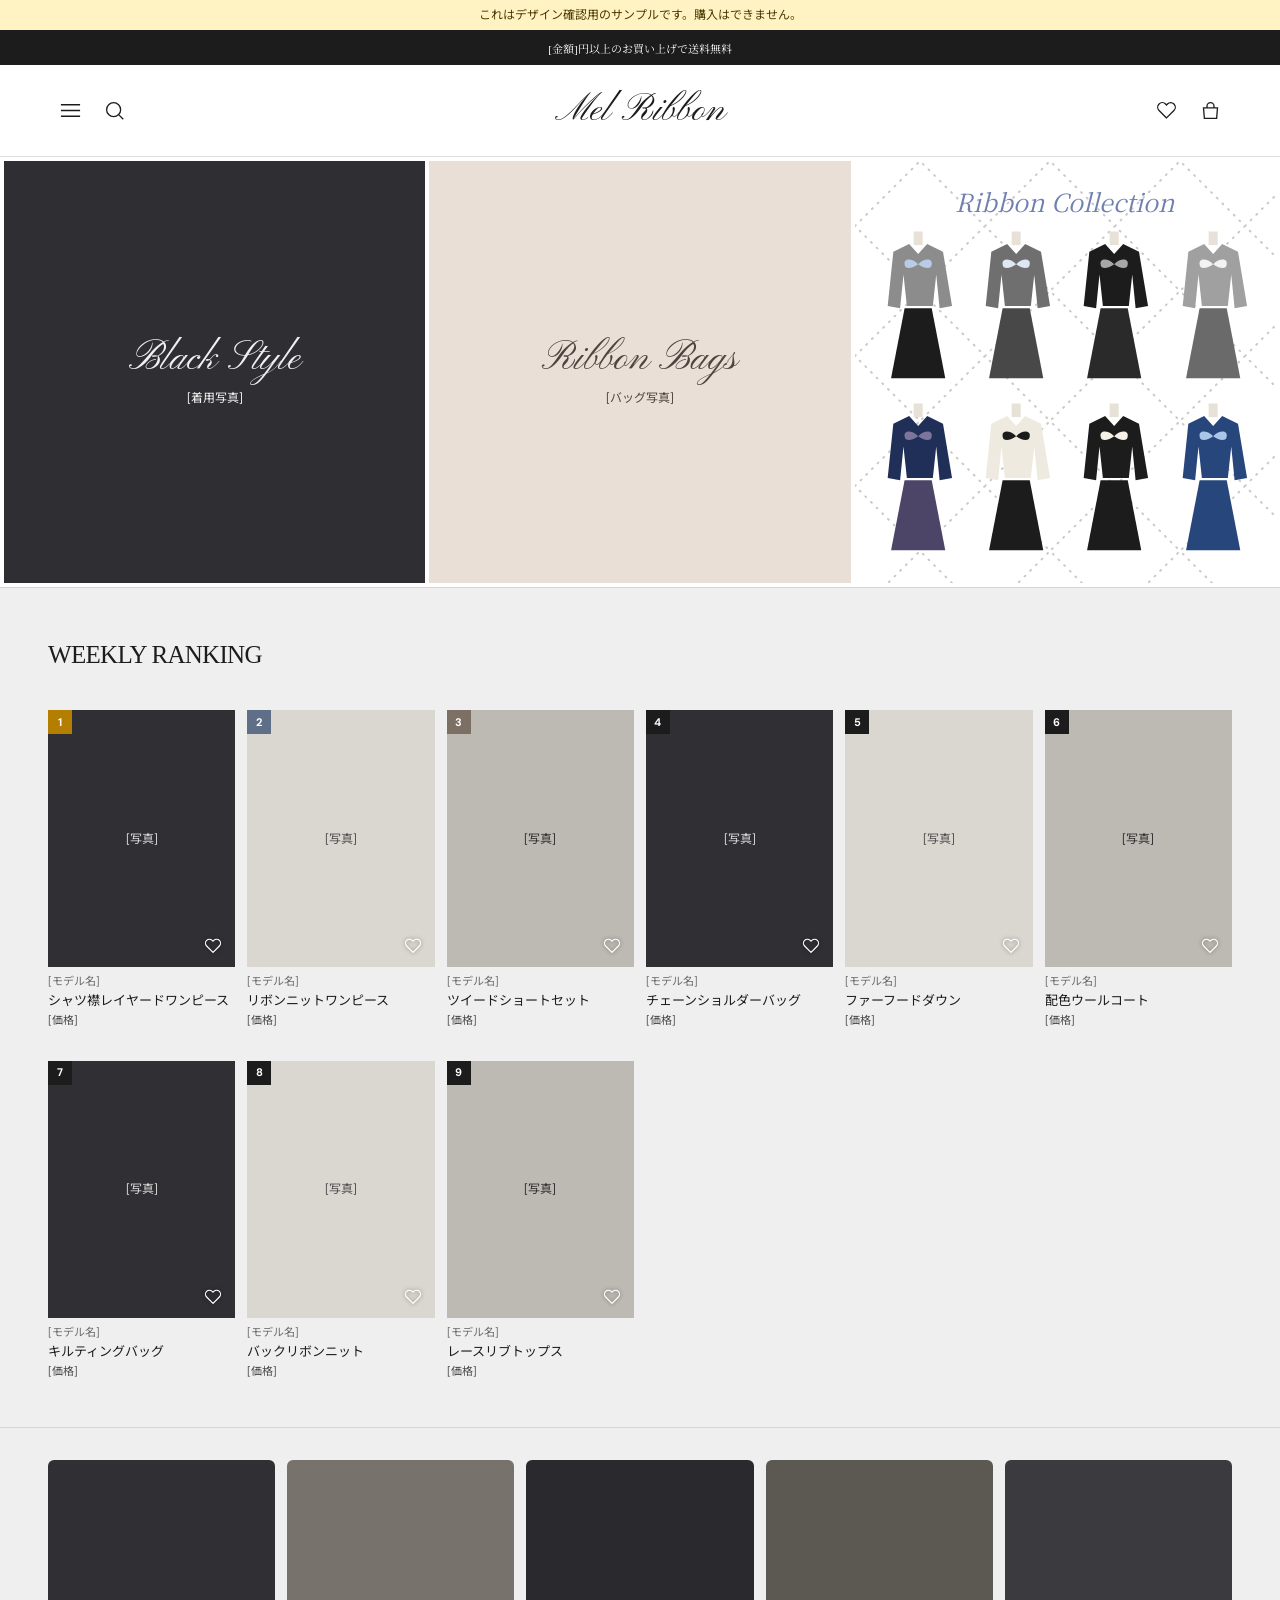
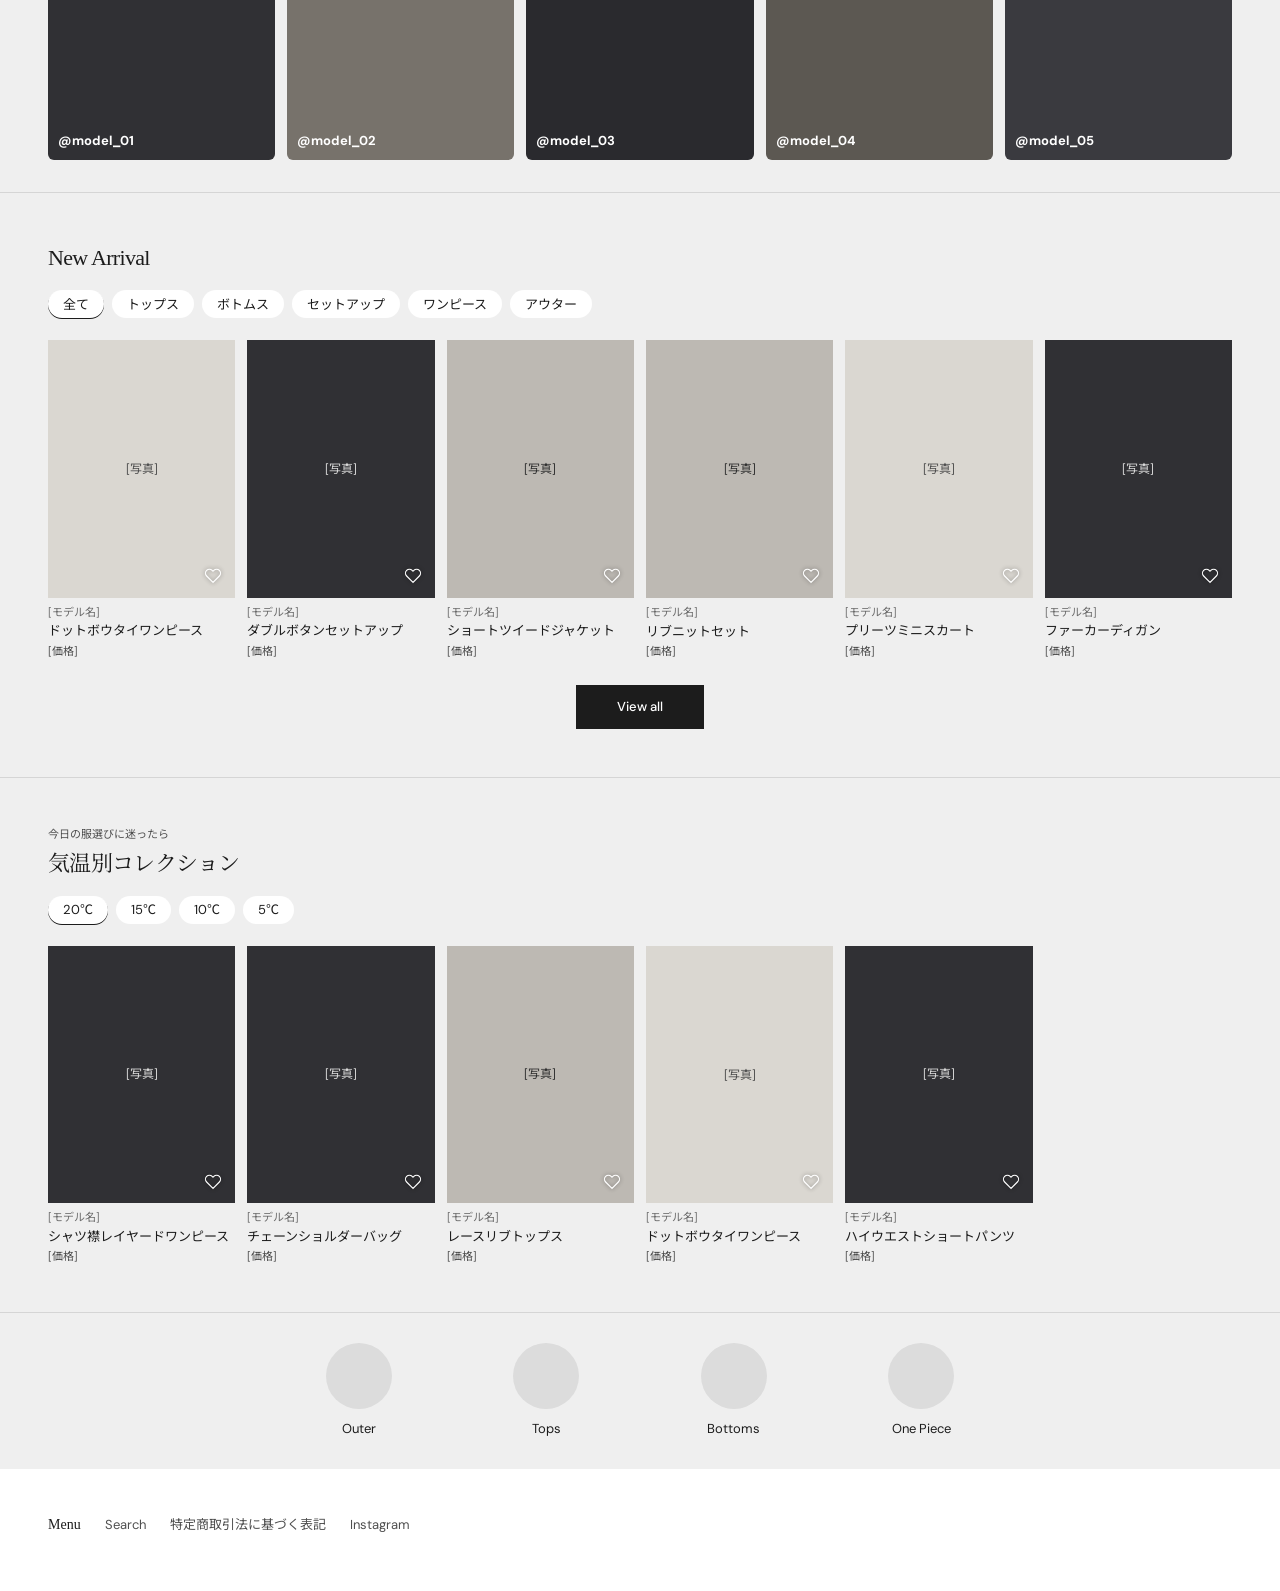
==== index.html @ 36408754 "デザイン確認用サンプルを追加 Co-Authored-By: Claude Opus 5.5 <noreply@anthropic.com>" ====
<!doctype html>
<html lang="ja">
<head>
<meta charset="utf-8">
<meta name="viewport" content="width=device-width, initial-scale=1">
<meta name="robots" content="noindex, nofollow">
<title>MEL RIBBON サンプル</title>
<link rel="preconnect" href="https://fonts.googleapis.com">
<link rel="preconnect" href="https://fonts.gstatic.com" crossorigin>
<link href="https://fonts.googleapis.com/css2?family=DM+Sans:wght@400;500;700&amp;family=Noto+Sans+JP:wght@400;500;700&amp;family=Noto+Serif+JP:ital,wght@0,400;0,500&amp;family=Pinyon+Script&amp;display=swap" rel="stylesheet">
<link rel="stylesheet" href="style.css">
</head>
<body>
<div class="sample">これはデザイン確認用のサンプルです。購入はできません。</div>
<div class="notice">[金額]円以上のお買い上げで送料無料</div>
<header class="site-header">
  <div class="head-left">
    <button class="icon" id="menu-open" type="button" aria-label="メニューを開く"><svg width="23" height="23" viewBox="0 0 24 24" fill="none" stroke="currentColor" stroke-width="1.5" aria-hidden="true"><path d="M2 6h20M2 12h20M2 18h20"/></svg></button>
    <button class="icon" type="button" data-sample aria-label="検索を開く"><svg width="21" height="21" viewBox="0 0 24 24" fill="none" stroke="currentColor" stroke-width="1.5" aria-hidden="true"><circle cx="11" cy="11" r="8"/><path d="m17 17 5 5"/></svg></button>
  </div>
  <a class="logo" href="index.html">Mel Ribbon</a>
  <div class="head-right">
    <button class="icon" type="button" data-sample aria-label="お気に入りを開く"><svg width="21" height="21" viewBox="0 0 24 24" fill="none" stroke="currentColor" stroke-width="1.5" aria-hidden="true"><path d="M12 20.5 3.5 12a5.2 5.2 0 0 1 7.4-7.4L12 5.7l1.1-1.1a5.2 5.2 0 0 1 7.4 7.4L12 20.5Z"/></svg></button>
    <button class="icon" type="button" data-sample aria-label="カートを開く"><svg width="21" height="21" viewBox="0 0 24 24" fill="none" stroke="currentColor" stroke-width="1.5" aria-hidden="true"><path d="M4 9h16l-1 12H5L4 9Z"/><path d="M8 9V7a4 4 0 0 1 8 0v2"/></svg></button>
  </div>
</header>
<div class="drawer-back" hidden></div>
<nav class="drawer" aria-label="メニュー" hidden>
  <button class="icon drawer-close" id="menu-close" type="button" aria-label="メニューを閉じる"><svg width="20" height="20" viewBox="0 0 24 24" fill="none" stroke="currentColor" stroke-width="1.5" aria-hidden="true"><path d="m5 5 14 14M19 5 5 19"/></svg></button>
  <a href="#rank">ランキング</a>
  <a href="#new">新作</a>
  <a href="#temp">気温で選ぶ</a>
  <a href="#cats">カテゴリ</a>
</nav>

<main>
  <section class="heroes" aria-label="特集">
    <a class="hero hero-dark" href="#new"><span class="hero-name">Black Style</span><span class="hero-note">[着用写真]</span></a>
    <a class="hero hero-bag" href="#new"><span class="hero-name">Ribbon Bags</span><span class="hero-note">[バッグ写真]</span></a>
    <a class="hero hero-col" href="#new" aria-label="Ribbon Collectionを見る">
      <svg class="quilt" aria-hidden="true"><defs><pattern id="quilt" width="130" height="130" patternUnits="userSpaceOnUse"><path d="M0 65 65 0l65 65-65 65Z" fill="none" stroke="#c9c9c9" stroke-width="2" stroke-dasharray="1 7" stroke-linecap="round"/></pattern></defs><rect width="100%" height="100%" fill="url(#quilt)"/></svg>
      <span class="hero-title">Ribbon Collection</span>
      <div class="torsos" aria-hidden="true">
        <svg viewBox="0 0 80 142"><path d="M36 4h8v12h-8z" fill="#e7e1d8"/><path d="M18 22 32 15l8 9 8-9 14 7 8 48-11 2-3-30-3 28H30l-3-28-3 30-11-2z" fill="#8c8c8c"/><path d="M40 33c-6-6-13-5-12 0 0 5 7 4 12 0Zm0 0c6-6 13-5 12 0 0 5-7 4-12 0Z" fill="#b9cce6"/><path d="M28 72h24l12 62H16z" fill="#1c1c1c"/></svg>
        <svg viewBox="0 0 80 142"><path d="M36 4h8v12h-8z" fill="#e7e1d8"/><path d="M18 22 32 15l8 9 8-9 14 7 8 48-11 2-3-30-3 28H30l-3-28-3 30-11-2z" fill="#6f6f6f"/><path d="M40 33c-6-6-13-5-12 0 0 5 7 4 12 0Zm0 0c6-6 13-5 12 0 0 5-7 4-12 0Z" fill="#dfe7f3"/><path d="M28 72h24l12 62H16z" fill="#484848"/></svg>
        <svg viewBox="0 0 80 142"><path d="M36 4h8v12h-8z" fill="#e7e1d8"/><path d="M18 22 32 15l8 9 8-9 14 7 8 48-11 2-3-30-3 28H30l-3-28-3 30-11-2z" fill="#1c1c1c"/><path d="M40 33c-6-6-13-5-12 0 0 5 7 4 12 0Zm0 0c6-6 13-5 12 0 0 5-7 4-12 0Z" fill="#a7a7a7"/><path d="M28 72h24l12 62H16z" fill="#2a2a2a"/></svg>
        <svg viewBox="0 0 80 142"><path d="M36 4h8v12h-8z" fill="#e7e1d8"/><path d="M18 22 32 15l8 9 8-9 14 7 8 48-11 2-3-30-3 28H30l-3-28-3 30-11-2z" fill="#a0a0a0"/><path d="M40 33c-6-6-13-5-12 0 0 5 7 4 12 0Zm0 0c6-6 13-5 12 0 0 5-7 4-12 0Z" fill="#f2f2f2"/><path d="M28 72h24l12 62H16z" fill="#6a6a6a"/></svg>
        <svg viewBox="0 0 80 142"><path d="M36 4h8v12h-8z" fill="#e7e1d8"/><path d="M18 22 32 15l8 9 8-9 14 7 8 48-11 2-3-30-3 28H30l-3-28-3 30-11-2z" fill="#1f2f58"/><path d="M40 33c-6-6-13-5-12 0 0 5 7 4 12 0Zm0 0c6-6 13-5 12 0 0 5-7 4-12 0Z" fill="#7d749c"/><path d="M28 72h24l12 62H16z" fill="#4d4567"/></svg>
        <svg viewBox="0 0 80 142"><path d="M36 4h8v12h-8z" fill="#e7e1d8"/><path d="M18 22 32 15l8 9 8-9 14 7 8 48-11 2-3-30-3 28H30l-3-28-3 30-11-2z" fill="#efeadf"/><path d="M40 33c-6-6-13-5-12 0 0 5 7 4 12 0Zm0 0c6-6 13-5 12 0 0 5-7 4-12 0Z" fill="#1c1c1c"/><path d="M28 72h24l12 62H16z" fill="#1c1c1c"/></svg>
        <svg viewBox="0 0 80 142"><path d="M36 4h8v12h-8z" fill="#e7e1d8"/><path d="M18 22 32 15l8 9 8-9 14 7 8 48-11 2-3-30-3 28H30l-3-28-3 30-11-2z" fill="#1c1c1c"/><path d="M40 33c-6-6-13-5-12 0 0 5 7 4 12 0Zm0 0c6-6 13-5 12 0 0 5-7 4-12 0Z" fill="#f6f1e7"/><path d="M28 72h24l12 62H16z" fill="#1c1c1c"/></svg>
        <svg viewBox="0 0 80 142"><path d="M36 4h8v12h-8z" fill="#e7e1d8"/><path d="M18 22 32 15l8 9 8-9 14 7 8 48-11 2-3-30-3 28H30l-3-28-3 30-11-2z" fill="#27467c"/><path d="M40 33c-6-6-13-5-12 0 0 5 7 4 12 0Zm0 0c6-6 13-5 12 0 0 5-7 4-12 0Z" fill="#a9c6e9"/><path d="M28 72h24l12 62H16z" fill="#27467c"/></svg>
      </div>
    </a>
  </section>

  <section class="section" id="rank" aria-labelledby="rank-title">
    <h2 class="title" id="rank-title">WEEKLY RANKING</h2>
    <div class="grid" id="rank-grid"></div>
  </section>

  <section class="styles" aria-label="注目のスタイル">
    <a class="style-card dark" href="#new">@model_01</a>
    <a class="style-card" style="background:#77726b" href="#new">@model_02</a>
    <a class="style-card" style="background:#2a2a2e" href="#new">@model_03</a>
    <a class="style-card" style="background:#5c5852" href="#new">@model_04</a>
    <a class="style-card" style="background:#3a3a3f" href="#new">@model_05</a>
  </section>

  <section class="section" id="new" aria-labelledby="new-title">
    <h2 class="title title-sm" id="new-title">New Arrival</h2>
    <div class="tabs" id="new-tabs">
      <button class="tab" type="button" data-value="全て"><span>全て</span></button>
      <button class="tab" type="button" data-value="トップス"><span>トップス</span></button>
      <button class="tab" type="button" data-value="ボトムス"><span>ボトムス</span></button>
      <button class="tab" type="button" data-value="セットアップ"><span>セットアップ</span></button>
      <button class="tab" type="button" data-value="ワンピース"><span>ワンピース</span></button>
      <button class="tab" type="button" data-value="アウター"><span>アウター</span></button>
    </div>
    <div class="grid" id="new-grid"></div>
    <a class="all" href="#rank">View all</a>
  </section>

  <section class="section" id="temp" aria-labelledby="temp-title">
    <p class="lead">今日の服選びに迷ったら</p>
    <h2 class="title title-sm" id="temp-title">気温別コレクション</h2>
    <div class="tabs" id="temp-tabs">
      <button class="tab" type="button" data-value="20℃"><span>20℃</span></button>
      <button class="tab" type="button" data-value="15℃"><span>15℃</span></button>
      <button class="tab" type="button" data-value="10℃"><span>10℃</span></button>
      <button class="tab" type="button" data-value="5℃"><span>5℃</span></button>
    </div>
    <div class="grid" id="temp-grid"></div>
  </section>

  <section class="cats" id="cats" aria-label="カテゴリ">
    <a class="cat" href="#new" data-cat="アウター"><i></i>Outer</a>
    <a class="cat" href="#new" data-cat="トップス"><i></i>Tops</a>
    <a class="cat" href="#new" data-cat="ボトムス"><i></i>Bottoms</a>
    <a class="cat" href="#new" data-cat="ワンピース"><i></i>One Piece</a>
  </section>
</main>

<footer class="foot">
  <div class="foot-title">Menu</div>
  <a href="#" data-sample>Search</a>
  <a href="#" data-sample>特定商取引法に基づく表記</a>
  <a href="#" data-sample>Instagram</a>
</footer>
<script src="app.js"></script>
</body>
</html>
---- style.css ----
/* MEL RIBBON デザイン確認用サンプル */
:root {
  --bg: #efefef;
  --ink: #1c1c1c;
  --sub: #4f4f4f;
  --muted: #6b6b6b;
  --line: #d5d5d5;
  --white: #fff;
  --blue: #6f7fb0;
  --sans: "DM Sans", "Noto Sans JP", sans-serif;
  --serif: "New York", "Iowan Old Style", "Apple Garamond", Baskerville, "Times New Roman", "Noto Serif JP", serif;
  --logo: "Pinyon Script", cursive;
  color-scheme: light;
}
* { box-sizing: border-box; }
html { -webkit-text-size-adjust: 100%; }
body { margin: 0; background: var(--bg); color: var(--ink); font: 400 12px/1.5 var(--sans); }
a { color: inherit; text-decoration: none; }
button { font: inherit; color: inherit; background: none; border: 0; padding: 0; cursor: pointer; }
:focus-visible { outline: 2px solid var(--blue); outline-offset: 2px; }
h1, h2, p { margin: 0; }
svg { display: block; }
[id] { scroll-margin-top: 100px; }

.sample { padding: 6px 16px; background: #fff3c4; color: #4c3b00; text-align: center; font-size: 12px; }
.notice { min-height: 35px; padding: 6px 16px; display: flex; align-items: center; justify-content: center; background: var(--ink); color: #fff; font: 11px var(--serif); text-align: center; }

.site-header { position: sticky; top: 0; z-index: 20; height: 74px; padding: 0 12px; display: grid; grid-template-columns: 1fr auto 1fr; align-items: center; background: var(--white); border-bottom: 1px solid #dedede; }
.head-left, .head-right { display: flex; align-items: center; }
.head-right { justify-content: flex-end; }
.icon { position: relative; width: 44px; height: 44px; display: flex; align-items: center; justify-content: center; }
.logo { font: 30px/1 var(--logo); white-space: nowrap; }
.count { position: absolute; top: 4px; right: 2px; min-width: 16px; height: 16px; padding: 0 3px; border-radius: 8px; background: var(--ink); color: #fff; font-size: 10px; line-height: 16px; text-align: center; }

.drawer-back { position: fixed; inset: 0; z-index: 40; background: rgba(0, 0, 0, .4); }
.drawer { position: fixed; top: 0; left: 0; bottom: 0; z-index: 41; width: min(320px, 86vw); padding: 12px 20px; overflow-y: auto; background: var(--white); }
.drawer-close { margin-left: auto; }
.drawer a { min-height: 48px; display: flex; align-items: center; border-bottom: 1px solid var(--line); font-size: 14px; }

.heroes { display: grid; grid-template-columns: 1fr; gap: 4px; background: var(--white); border-bottom: 1px solid var(--line); }
.hero { position: relative; min-height: 100vw; display: flex; flex-direction: column; align-items: center; justify-content: center; gap: 8px; overflow: hidden; }
.hero-dark, .hero-bag { display: none; }
.hero-dark { background: #2f2f33; color: #f0f0f0; }
.hero-bag { background: #e9dfd7; color: #4d443e; }
.hero-name { font: 40px/1.1 var(--logo); }
.hero-note { font-size: 12px; }
.hero-col { padding: 22px 18px; justify-content: flex-start; background: var(--white); }
.quilt { position: absolute; inset: 0; width: 100%; height: 100%; }
.hero-title { position: relative; font: italic 25px "Noto Serif JP", Georgia, serif; color: var(--blue); }
.torsos { position: relative; width: 100%; max-width: 520px; display: grid; grid-template-columns: repeat(4, minmax(0, 1fr)); gap: 12px 8px; }

.section { padding: 40px 10px 34px; border-bottom: 1px solid var(--line); }
.title { margin: 0 10px 24px; font: 400 20px/1.5 var(--serif); letter-spacing: -.6px; }
.title-sm { margin-bottom: 8px; font-size: 16px; letter-spacing: -.3px; }
.lead { margin: 0 10px 4px; color: var(--sub); font-size: 11px; }
.tabs { display: flex; gap: 8px; padding: 0 10px; margin-bottom: 14px; overflow-x: auto; scrollbar-width: none; }
.tabs::-webkit-scrollbar { display: none; }
.tab { height: 44px; flex: none; display: flex; align-items: center; }
.tab span { height: 28px; padding: 0 15px; display: flex; align-items: center; background: var(--white); border-radius: 14px; }
.tab[aria-pressed="true"] span { box-shadow: 0 1px 0 var(--ink); }

.grid { display: grid; grid-template-columns: repeat(3, minmax(0, 1fr)); gap: 22px 5px; }
.card { position: relative; min-width: 0; }
.card-link { display: block; }
.photo { position: relative; aspect-ratio: 120 / 165; display: flex; align-items: center; justify-content: center; font-size: 10px; }
.dark { background: #303034; color: #d9d9d9; }
.mid { background: #bdb9b3; color: #303030; }
.pale { background: #dad7d1; color: #4f4f4f; }
.badge { position: absolute; left: 0; top: 0; width: 24px; height: 24px; display: flex; align-items: center; justify-content: center; background: var(--ink); color: #fff; font-size: 11px; font-weight: 700; }
.b1 { background: #b47f00; }
.b2 { background: #5f6f88; }
.b3 { background: #7c6f64; }
.model { margin-top: 6px; color: var(--muted); font-size: 11px; }
.name { margin-top: 2px; font-size: 12px; line-height: 1.4; }
.price { margin-top: 2px; color: var(--sub); font-size: 11px; }
.heart { position: absolute; right: 0; top: 0; width: 44px; height: 44px; display: flex; align-items: center; justify-content: center; color: #fff; filter: drop-shadow(0 0 2px rgba(0, 0, 0, .45)); }
.heart[aria-pressed="true"] svg { fill: currentColor; }

.styles { padding: 24px 0 24px 20px; border-bottom: 1px solid var(--line); display: flex; gap: 12px; overflow-x: auto; scrollbar-width: none; }
.styles::-webkit-scrollbar { display: none; }
.style-card { flex: none; width: 148px; height: 195px; padding: 10px; display: flex; align-items: flex-end; border-radius: 6px; color: #fff; font-weight: 700; }
.all { width: 128px; height: 44px; margin: 26px auto 0; display: flex; align-items: center; justify-content: center; background: var(--ink); color: #fff; font-size: 13px; font-weight: 500; }

.cats { padding: 30px 8px; display: grid; grid-template-columns: repeat(4, minmax(0, 1fr)); gap: 6px; }
.cat { display: flex; flex-direction: column; align-items: center; gap: 10px; font-size: 13px; }
.cat i { width: 66px; height: 66px; display: block; border-radius: 50%; background: #dcdcdc; }

.foot { padding: 34px 20px 44px; display: flex; flex-direction: column; gap: 4px; background: var(--white); color: var(--sub); }
.foot-title { margin-bottom: 4px; font: 14px var(--serif); color: var(--ink); }
.foot a { min-height: 44px; display: flex; align-items: center; font-size: 13px; }

.crumbs { min-height: 40px; padding: 8px 16px; display: flex; flex-wrap: wrap; gap: 4px 10px; align-items: center; color: var(--sub); }
.buy { display: block; }
.gallery .main { position: relative; aspect-ratio: 3 / 4; display: flex; align-items: center; justify-content: center; font-size: 12px; }
.fit { position: absolute; left: 50%; bottom: 14px; transform: translateX(-50%); padding: 7px 14px; background: rgba(28, 28, 28, .72); color: #fff; border-radius: 3px; white-space: nowrap; font-weight: 500; }
.thumbs { padding: 8px 10px; display: flex; gap: 6px; overflow-x: auto; }
.thumb { flex: none; width: 58px; height: 44px; border-radius: 4px; }
.thumb[aria-pressed="true"] { outline: 1px solid var(--ink); outline-offset: 1px; }
.info { padding: 16px 20px 24px; display: flex; flex-direction: column; gap: 8px; }
.info h1 { font: 400 18px/1.45 "Noto Serif JP", serif; }
.big-price { font-size: 15px; }
.opts { display: flex; flex-wrap: wrap; gap: 8px; }
.size { min-width: 58px; height: 44px; padding: 0 12px; background: var(--white); border: 1px solid #bbb; }
.size[aria-pressed="true"] { background: var(--ink); border-color: var(--ink); color: #fff; }
.cart-btn { width: 100%; height: 52px; margin-top: 12px; background: var(--ink); color: #fff; font-size: 14px; font-weight: 500; }
.panel { margin: 0 10px 8px; padding: 22px 16px; background: var(--white); }
.h-sm { margin-bottom: 18px; font: 400 15px "Noto Serif JP", serif; }
.feat { display: grid; grid-template-columns: 64px minmax(0, 1fr); gap: 8px; align-items: center; margin-top: 16px; }
.feat b { font-weight: 500; }
.bar { position: relative; height: 6px; background: #e4e4e4; }
.bar i { position: absolute; top: -2px; width: 26px; height: 10px; background: var(--ink); }
.ends { margin-top: 6px; display: flex; justify-content: space-between; color: var(--sub); font-size: 10px; }
.model-card { display: flex; align-items: center; gap: 12px; font-size: 13px; line-height: 1.6; }
.avatar { flex: none; width: 58px; height: 58px; border-radius: 50%; background: #303034; }
.more { padding: 24px 10px; }

.toast { position: fixed; left: 50%; bottom: 20px; z-index: 50; max-width: calc(100vw - 32px); padding: 10px 16px; transform: translateX(-50%); background: var(--ink); color: #fff; border-radius: 4px; font-size: 13px; }

@media (min-width: 750px) {
  body { font-size: 13px; }
  .site-header { height: 92px; padding: 0 clamp(14px, 4vw, 48px); }
  .logo { font-size: 38px; }
  .heroes { grid-template-columns: repeat(3, minmax(0, 1fr)); padding: 4px; }
  .hero { min-height: 33vw; }
  .hero-dark, .hero-bag { display: flex; }
  .section { padding: 48px clamp(14px, 4vw, 48px); }
  .title { margin: 0 0 36px; font-size: 25px; letter-spacing: -.7px; }
  .title-sm { margin-bottom: 8px; font-size: 22px; }
  .lead { margin: 0 0 4px; }
  .tabs { padding: 0; }
  .grid { grid-template-columns: repeat(6, minmax(0, 1fr)); gap: 32px 12px; }
  .name { font-size: 13px; }
  .photo { font-size: 12px; }
  .styles { padding: 32px clamp(14px, 4vw, 48px); }
  .style-card { flex: 1 1 0; width: auto; height: 300px; }
  .cats { max-width: 760px; margin: 0 auto; }
  .foot { padding-inline: clamp(14px, 4vw, 48px); flex-direction: row; flex-wrap: wrap; align-items: center; gap: 0 24px; }
  .foot-title { margin: 0; }
  .buy { max-width: 1120px; margin: 0 auto; padding: 16px 24px 32px; display: grid; grid-template-columns: minmax(0, 1.1fr) minmax(0, 1fr); gap: 32px; }
  .panel { margin: 8px 20px; }
  .more { max-width: 1120px; margin: 0 auto; }
}
@media (prefers-reduced-motion: no-preference) {
  .heart, .tab span { transition: transform .15s ease; }
  .heart:active { transform: scale(.9); }
}
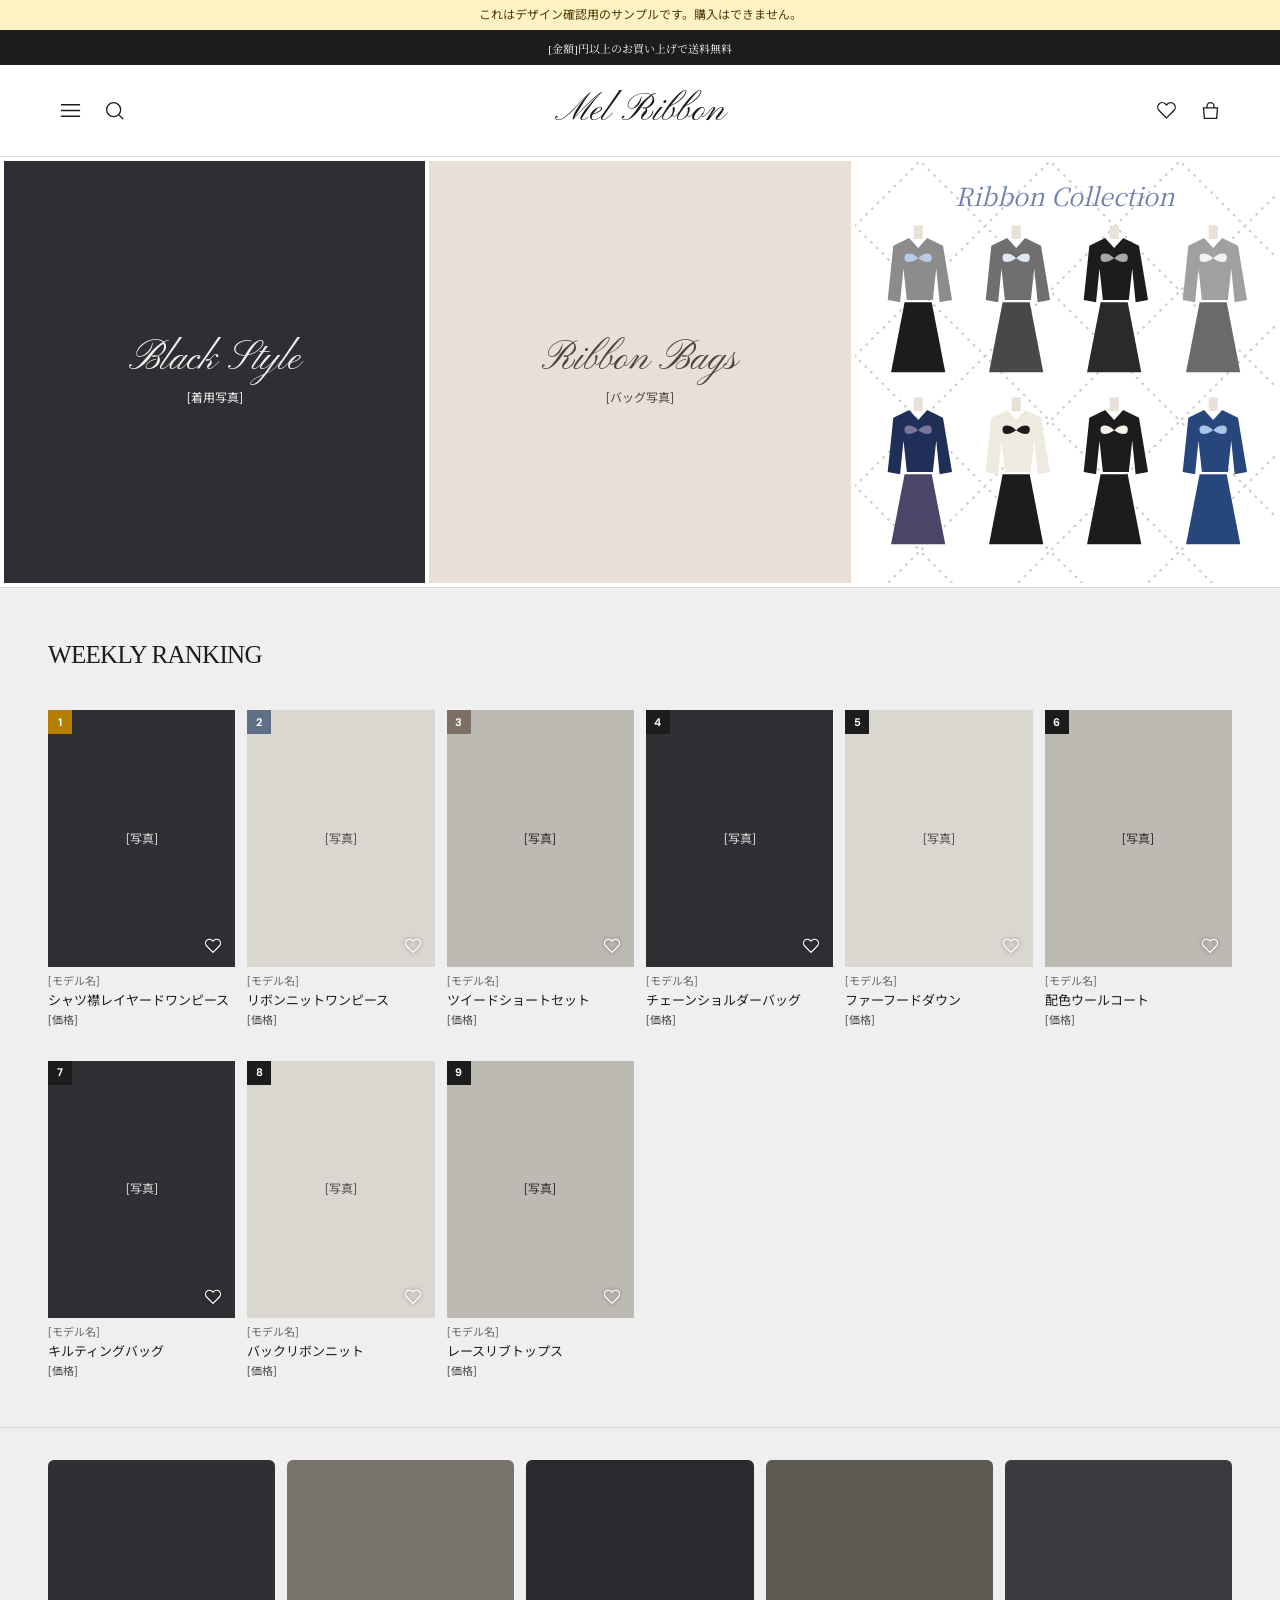
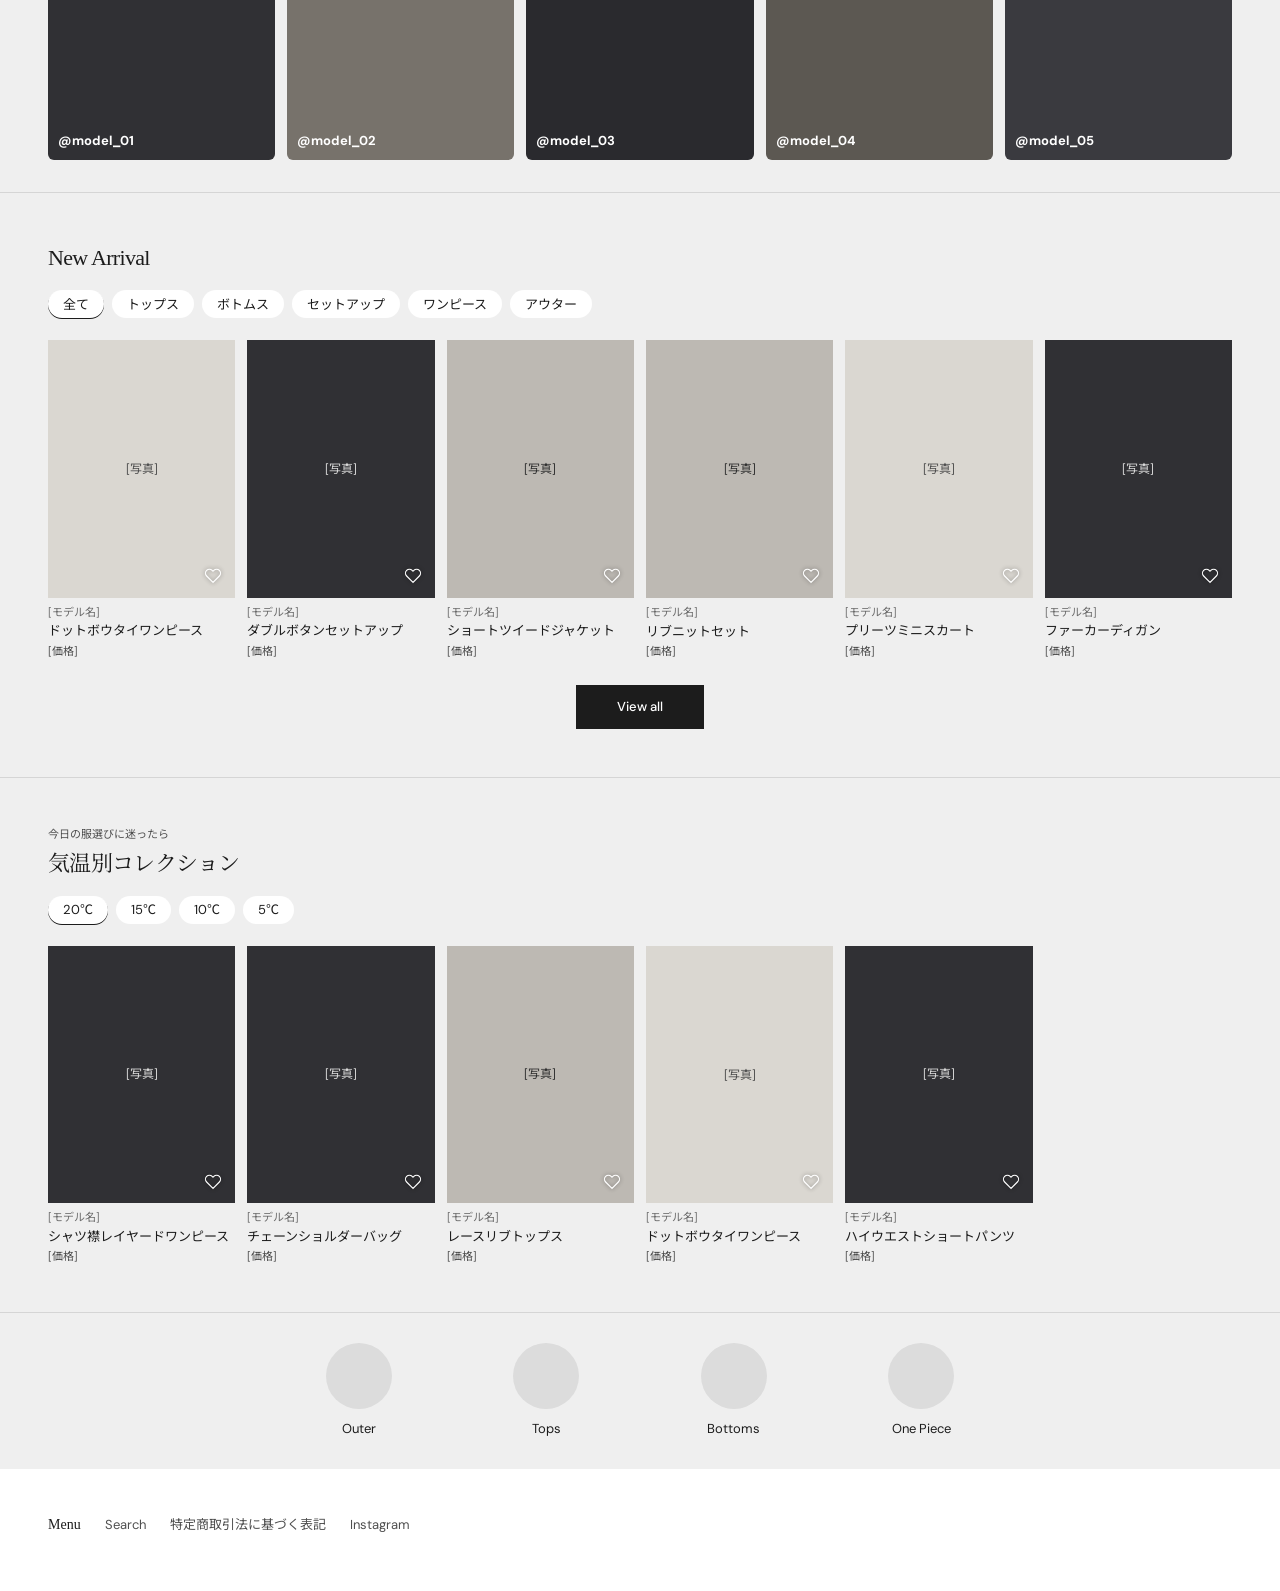
==== commit e53196d3: "スマホの最初の画像を小さくする Co-Authored-By: Claude Opus 5.5 <noreply@anthropic.com>" ====
--- a/index.html
+++ b/index.html
@@ -8,7 +8,7 @@
 <link rel="preconnect" href="https://fonts.googleapis.com">
 <link rel="preconnect" href="https://fonts.gstatic.com" crossorigin>
 <link href="https://fonts.googleapis.com/css2?family=DM+Sans:wght@400;500;700&amp;family=Noto+Sans+JP:wght@400;500;700&amp;family=Noto+Serif+JP:ital,wght@0,400;0,500&amp;family=Pinyon+Script&amp;display=swap" rel="stylesheet">
-<link rel="stylesheet" href="style.css">
+<link rel="stylesheet" href="style.css?v=2">
 </head>
 <body>
 <div class="sample">これはデザイン確認用のサンプルです。購入はできません。</div>
--- a/style.css
+++ b/style.css
@@ -29,7 +29,7 @@
 .head-left, .head-right { display: flex; align-items: center; }
 .head-right { justify-content: flex-end; }
 .icon { position: relative; width: 44px; height: 44px; display: flex; align-items: center; justify-content: center; }
-.logo { font: 30px/1 var(--logo); white-space: nowrap; }
+.logo { font: clamp(23px, 7.4vw, 30px)/1 var(--logo); white-space: nowrap; }
 .count { position: absolute; top: 4px; right: 2px; min-width: 16px; height: 16px; padding: 0 3px; border-radius: 8px; background: var(--ink); color: #fff; font-size: 10px; line-height: 16px; text-align: center; }
 
 .drawer-back { position: fixed; inset: 0; z-index: 40; background: rgba(0, 0, 0, .4); }
@@ -38,16 +38,17 @@
 .drawer a { min-height: 48px; display: flex; align-items: center; border-bottom: 1px solid var(--line); font-size: 14px; }
 
 .heroes { display: grid; grid-template-columns: 1fr; gap: 4px; background: var(--white); border-bottom: 1px solid var(--line); }
-.hero { position: relative; min-height: 100vw; display: flex; flex-direction: column; align-items: center; justify-content: center; gap: 8px; overflow: hidden; }
+.hero { position: relative; display: flex; flex-direction: column; align-items: center; justify-content: center; gap: 8px; overflow: hidden; }
 .hero-dark, .hero-bag { display: none; }
 .hero-dark { background: #2f2f33; color: #f0f0f0; }
 .hero-bag { background: #e9dfd7; color: #4d443e; }
 .hero-name { font: 40px/1.1 var(--logo); }
 .hero-note { font-size: 12px; }
-.hero-col { padding: 22px 18px; justify-content: flex-start; background: var(--white); }
+.hero-col { padding: 16px 18px 20px; justify-content: flex-start; background: var(--white); }
 .quilt { position: absolute; inset: 0; width: 100%; height: 100%; }
-.hero-title { position: relative; font: italic 25px "Noto Serif JP", Georgia, serif; color: var(--blue); }
-.torsos { position: relative; width: 100%; max-width: 520px; display: grid; grid-template-columns: repeat(4, minmax(0, 1fr)); gap: 12px 8px; }
+.hero-title { position: relative; font: italic 22px "Noto Serif JP", Georgia, serif; color: var(--blue); }
+.torsos { position: relative; width: 100%; max-width: 270px; display: grid; grid-template-columns: repeat(4, minmax(0, 1fr)); align-items: start; gap: 8px; }
+.torsos svg { width: 100%; height: auto; aspect-ratio: 80 / 142; }
 
 .section { padding: 40px 10px 34px; border-bottom: 1px solid var(--line); }
 .title { margin: 0 10px 24px; font: 400 20px/1.5 var(--serif); letter-spacing: -.6px; }
@@ -123,6 +124,8 @@
   .heroes { grid-template-columns: repeat(3, minmax(0, 1fr)); padding: 4px; }
   .hero { min-height: 33vw; }
   .hero-dark, .hero-bag { display: flex; }
+  .hero-title { font-size: 25px; }
+  .torsos { max-width: 520px; gap: 12px 8px; }
   .section { padding: 48px clamp(14px, 4vw, 48px); }
   .title { margin: 0 0 36px; font-size: 25px; letter-spacing: -.7px; }
   .title-sm { margin-bottom: 8px; font-size: 22px; }
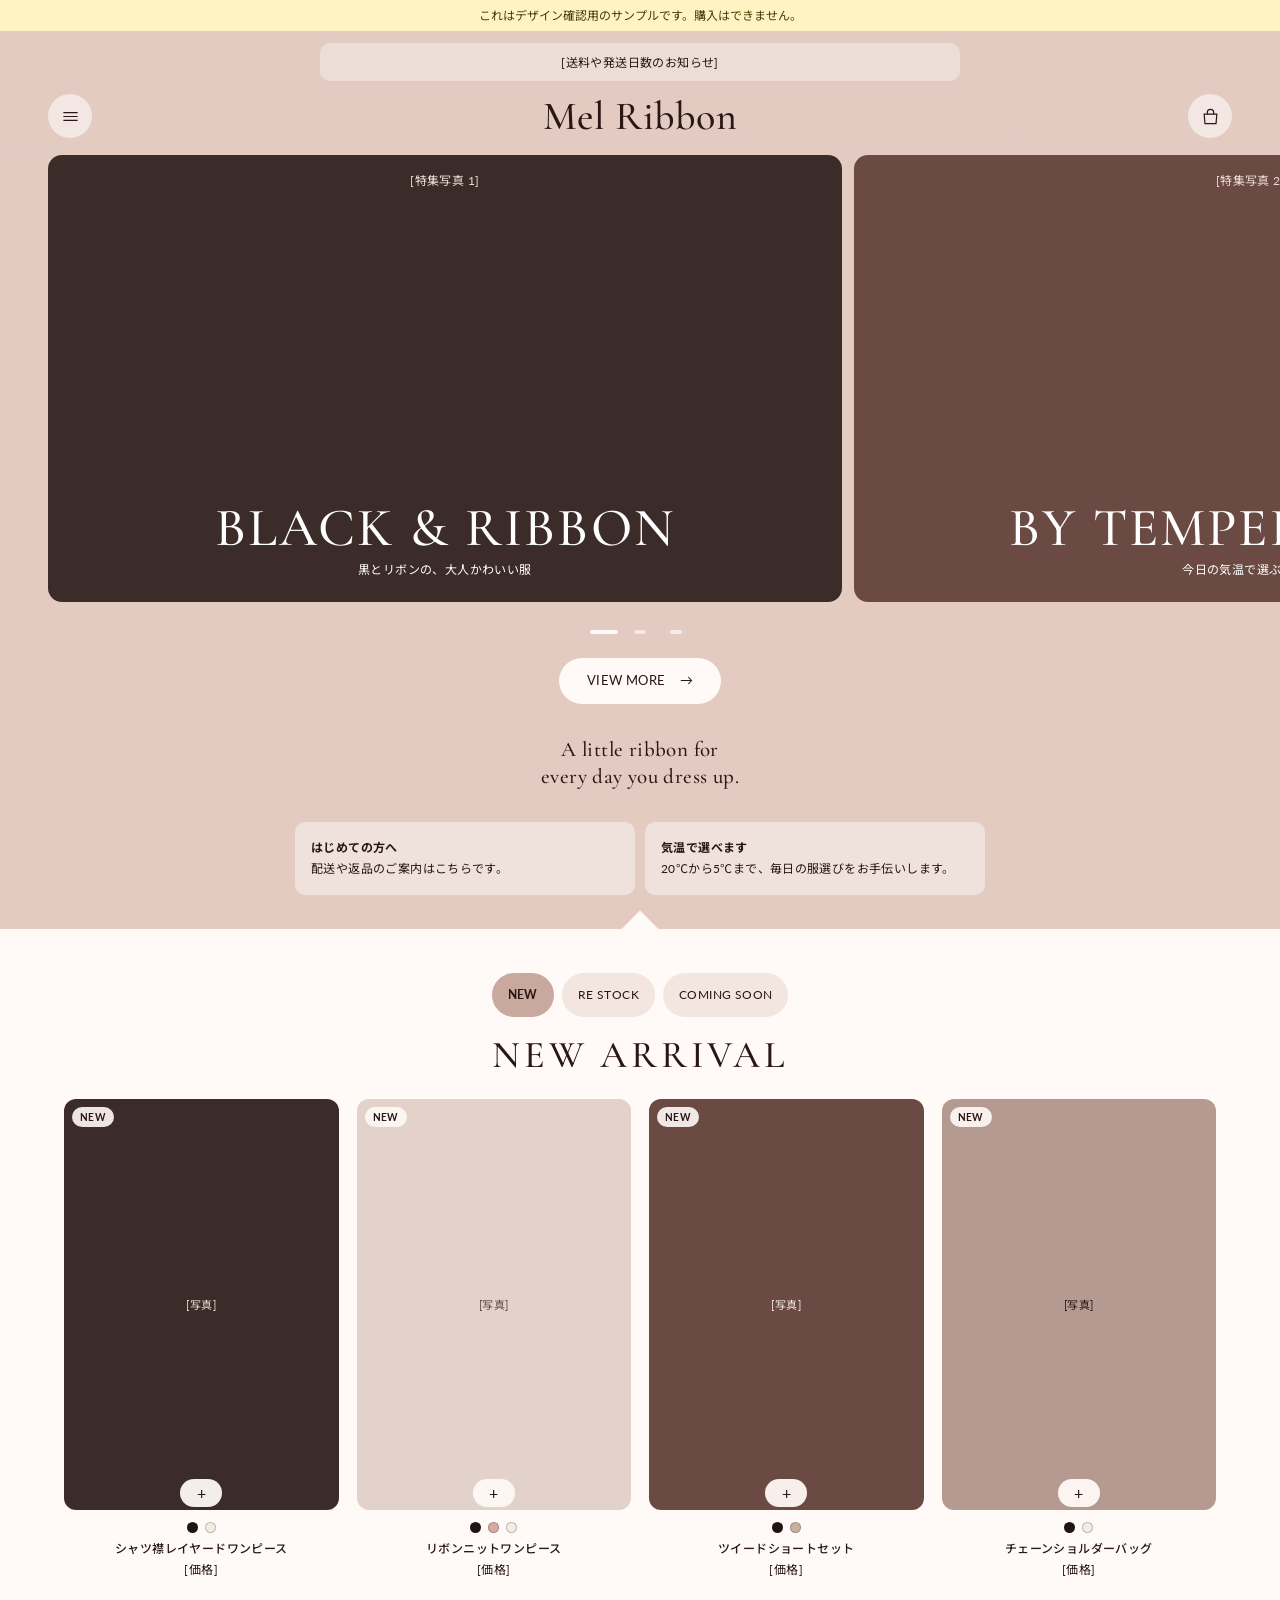
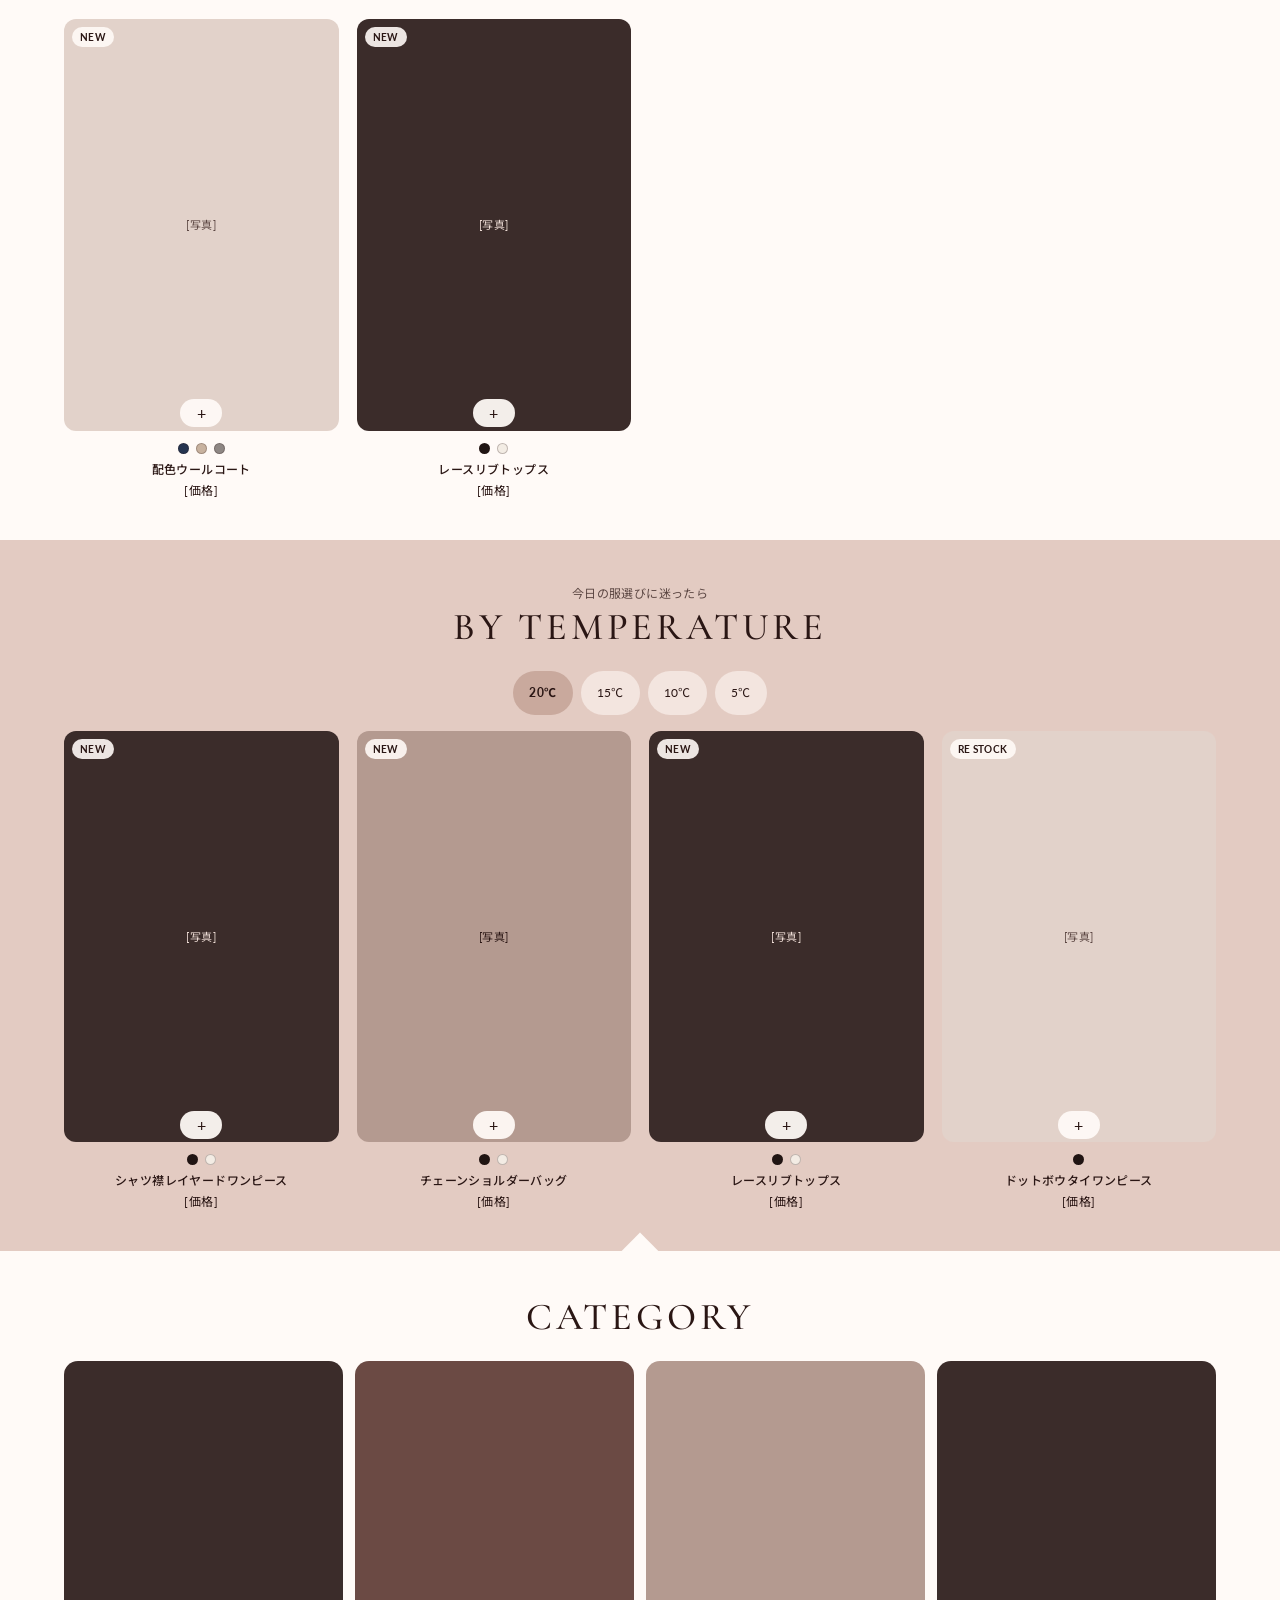
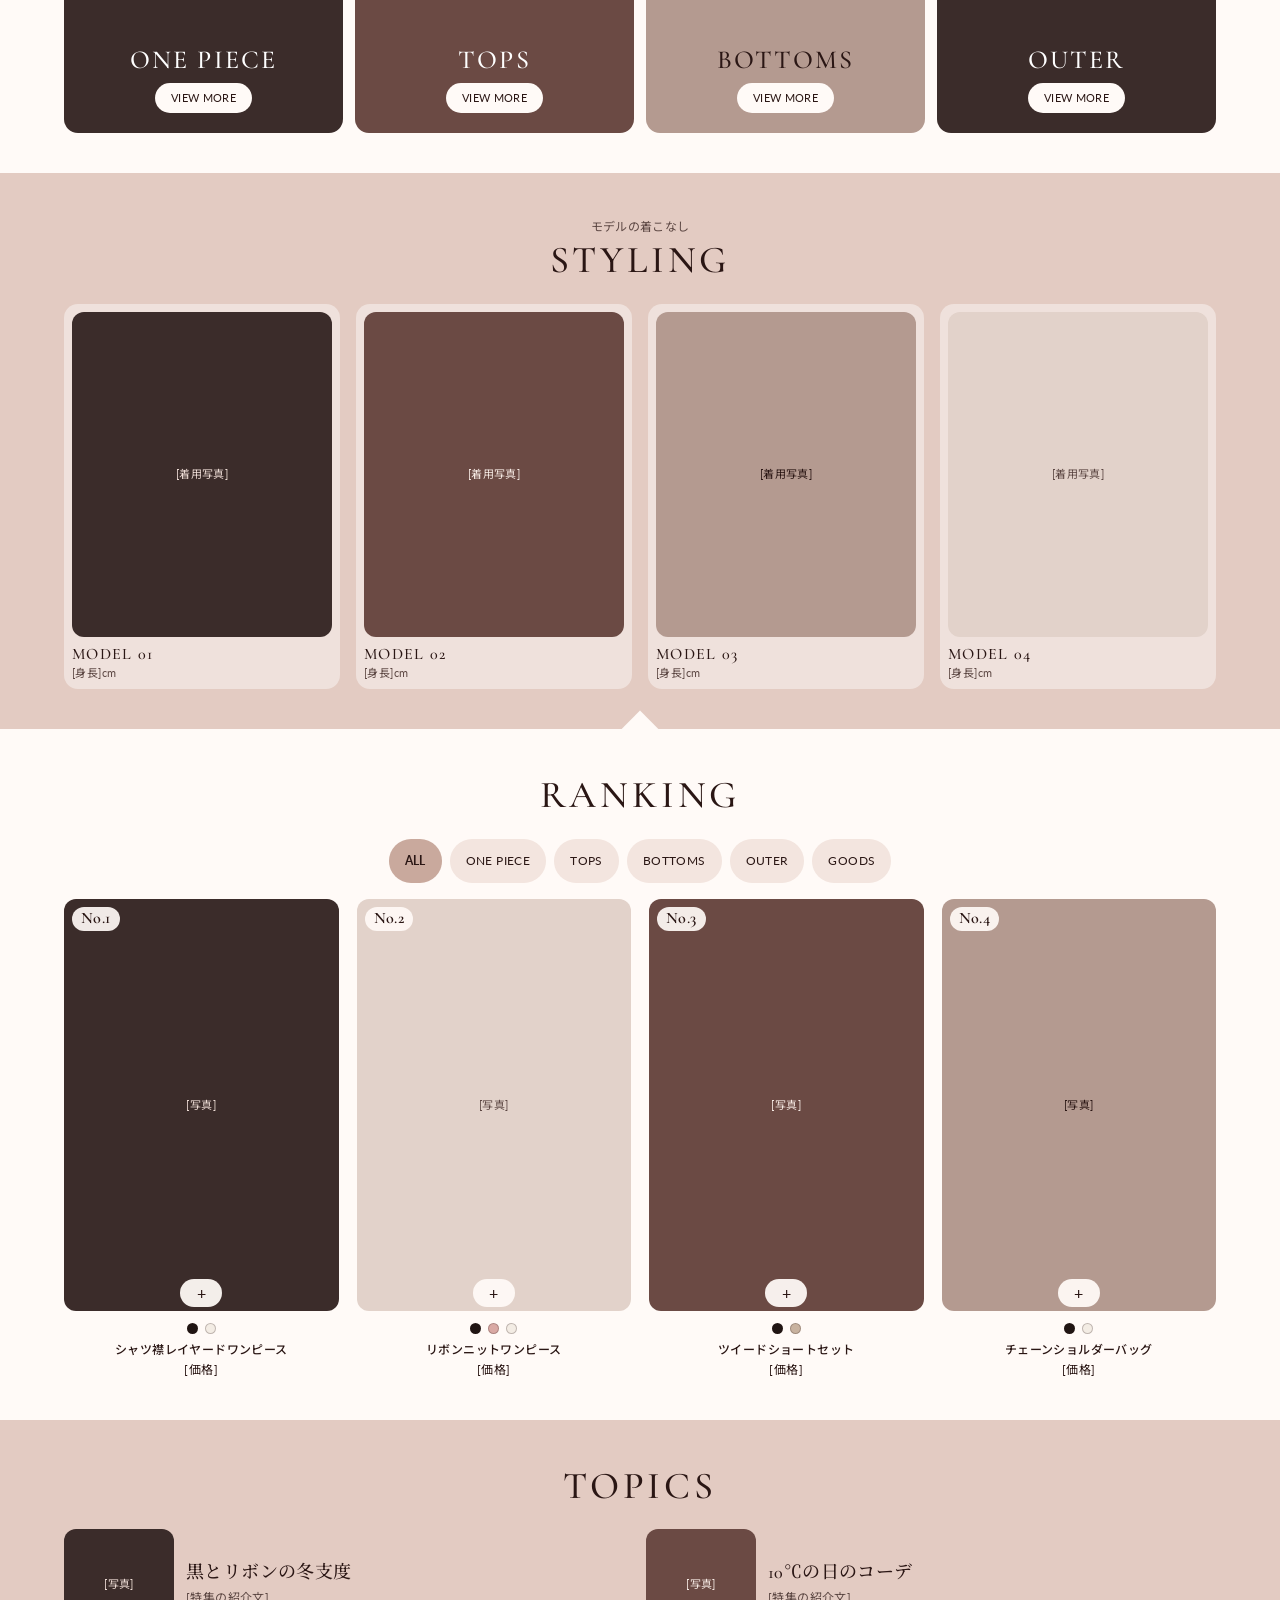
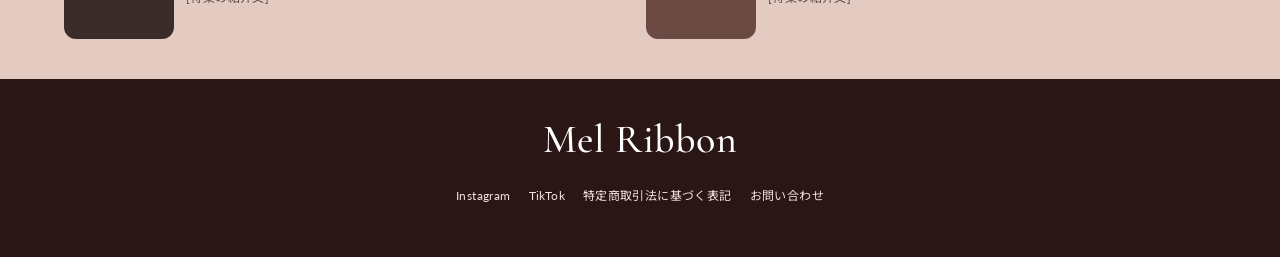
==== commit 0355e2d8: "サンプルをピンク基調のデザインに変更 Co-Authored-By: Claude Opus 5.5 <noreply@anthropic.com>" ====
--- a/index.html
+++ b/index.html
@@ -7,105 +7,122 @@
 <title>MEL RIBBON サンプル</title>
 <link rel="preconnect" href="https://fonts.googleapis.com">
 <link rel="preconnect" href="https://fonts.gstatic.com" crossorigin>
-<link href="https://fonts.googleapis.com/css2?family=DM+Sans:wght@400;500;700&amp;family=Noto+Sans+JP:wght@400;500;700&amp;family=Noto+Serif+JP:ital,wght@0,400;0,500&amp;family=Pinyon+Script&amp;display=swap" rel="stylesheet">
-<link rel="stylesheet" href="style.css?v=2">
+<link href="https://fonts.googleapis.com/css2?family=Cormorant+Garamond:wght@500;600&amp;family=Lato:wght@400;700&amp;family=Noto+Sans+JP:wght@400;500;700&amp;family=Noto+Serif+JP:wght@500&amp;display=swap" rel="stylesheet">
+<link rel="stylesheet" href="style.css?v=4">
 </head>
 <body>
 <div class="sample">これはデザイン確認用のサンプルです。購入はできません。</div>
-<div class="notice">[金額]円以上のお買い上げで送料無料</div>
+<a class="notice" href="#" data-sample>[送料や発送日数のお知らせ]</a>
 <header class="site-header">
-  <div class="head-left">
-    <button class="icon" id="menu-open" type="button" aria-label="メニューを開く"><svg width="23" height="23" viewBox="0 0 24 24" fill="none" stroke="currentColor" stroke-width="1.5" aria-hidden="true"><path d="M2 6h20M2 12h20M2 18h20"/></svg></button>
-    <button class="icon" type="button" data-sample aria-label="検索を開く"><svg width="21" height="21" viewBox="0 0 24 24" fill="none" stroke="currentColor" stroke-width="1.5" aria-hidden="true"><circle cx="11" cy="11" r="8"/><path d="m17 17 5 5"/></svg></button>
+  <div class="head-side">
+    <button class="round" id="menu-open" type="button" aria-label="メニューを開く"><svg width="19" height="19" viewBox="0 0 24 24" fill="none" stroke="currentColor" stroke-width="1.5" aria-hidden="true"><path d="M3 7h18M3 12h18M3 17h18"/></svg></button>
   </div>
   <a class="logo" href="index.html">Mel Ribbon</a>
-  <div class="head-right">
-    <button class="icon" type="button" data-sample aria-label="お気に入りを開く"><svg width="21" height="21" viewBox="0 0 24 24" fill="none" stroke="currentColor" stroke-width="1.5" aria-hidden="true"><path d="M12 20.5 3.5 12a5.2 5.2 0 0 1 7.4-7.4L12 5.7l1.1-1.1a5.2 5.2 0 0 1 7.4 7.4L12 20.5Z"/></svg></button>
-    <button class="icon" type="button" data-sample aria-label="カートを開く"><svg width="21" height="21" viewBox="0 0 24 24" fill="none" stroke="currentColor" stroke-width="1.5" aria-hidden="true"><path d="M4 9h16l-1 12H5L4 9Z"/><path d="M8 9V7a4 4 0 0 1 8 0v2"/></svg></button>
+  <div class="head-side right">
+    <button class="round" type="button" data-sample aria-label="カートを開く"><svg width="19" height="19" viewBox="0 0 24 24" fill="none" stroke="currentColor" stroke-width="1.5" aria-hidden="true"><path d="M4 9h16l-1 12H5L4 9Z"/><path d="M8 9V7a4 4 0 0 1 8 0v2"/></svg></button>
   </div>
 </header>
 <div class="drawer-back" hidden></div>
 <nav class="drawer" aria-label="メニュー" hidden>
-  <button class="icon drawer-close" id="menu-close" type="button" aria-label="メニューを閉じる"><svg width="20" height="20" viewBox="0 0 24 24" fill="none" stroke="currentColor" stroke-width="1.5" aria-hidden="true"><path d="m5 5 14 14M19 5 5 19"/></svg></button>
-  <a href="#rank">ランキング</a>
-  <a href="#new">新作</a>
+  <button class="round" id="menu-close" type="button" aria-label="メニューを閉じる"><svg width="18" height="18" viewBox="0 0 24 24" fill="none" stroke="currentColor" stroke-width="1.5" aria-hidden="true"><path d="m5 5 14 14M19 5 5 19"/></svg></button>
+  <a href="#new">NEW ARRIVAL</a>
   <a href="#temp">気温で選ぶ</a>
-  <a href="#cats">カテゴリ</a>
+  <a href="#cats">CATEGORY</a>
+  <a href="#styling">STYLING</a>
+  <a href="#rank">RANKING</a>
 </nav>
 
 <main>
-  <section class="heroes" aria-label="特集">
-    <a class="hero hero-dark" href="#new"><span class="hero-name">Black Style</span><span class="hero-note">[着用写真]</span></a>
-    <a class="hero hero-bag" href="#new"><span class="hero-name">Ribbon Bags</span><span class="hero-note">[バッグ写真]</span></a>
-    <a class="hero hero-col" href="#new" aria-label="Ribbon Collectionを見る">
-      <svg class="quilt" aria-hidden="true"><defs><pattern id="quilt" width="130" height="130" patternUnits="userSpaceOnUse"><path d="M0 65 65 0l65 65-65 65Z" fill="none" stroke="#c9c9c9" stroke-width="2" stroke-dasharray="1 7" stroke-linecap="round"/></pattern></defs><rect width="100%" height="100%" fill="url(#quilt)"/></svg>
-      <span class="hero-title">Ribbon Collection</span>
-      <div class="torsos" aria-hidden="true">
-        <svg viewBox="0 0 80 142"><path d="M36 4h8v12h-8z" fill="#e7e1d8"/><path d="M18 22 32 15l8 9 8-9 14 7 8 48-11 2-3-30-3 28H30l-3-28-3 30-11-2z" fill="#8c8c8c"/><path d="M40 33c-6-6-13-5-12 0 0 5 7 4 12 0Zm0 0c6-6 13-5 12 0 0 5-7 4-12 0Z" fill="#b9cce6"/><path d="M28 72h24l12 62H16z" fill="#1c1c1c"/></svg>
-        <svg viewBox="0 0 80 142"><path d="M36 4h8v12h-8z" fill="#e7e1d8"/><path d="M18 22 32 15l8 9 8-9 14 7 8 48-11 2-3-30-3 28H30l-3-28-3 30-11-2z" fill="#6f6f6f"/><path d="M40 33c-6-6-13-5-12 0 0 5 7 4 12 0Zm0 0c6-6 13-5 12 0 0 5-7 4-12 0Z" fill="#dfe7f3"/><path d="M28 72h24l12 62H16z" fill="#484848"/></svg>
-        <svg viewBox="0 0 80 142"><path d="M36 4h8v12h-8z" fill="#e7e1d8"/><path d="M18 22 32 15l8 9 8-9 14 7 8 48-11 2-3-30-3 28H30l-3-28-3 30-11-2z" fill="#1c1c1c"/><path d="M40 33c-6-6-13-5-12 0 0 5 7 4 12 0Zm0 0c6-6 13-5 12 0 0 5-7 4-12 0Z" fill="#a7a7a7"/><path d="M28 72h24l12 62H16z" fill="#2a2a2a"/></svg>
-        <svg viewBox="0 0 80 142"><path d="M36 4h8v12h-8z" fill="#e7e1d8"/><path d="M18 22 32 15l8 9 8-9 14 7 8 48-11 2-3-30-3 28H30l-3-28-3 30-11-2z" fill="#a0a0a0"/><path d="M40 33c-6-6-13-5-12 0 0 5 7 4 12 0Zm0 0c6-6 13-5 12 0 0 5-7 4-12 0Z" fill="#f2f2f2"/><path d="M28 72h24l12 62H16z" fill="#6a6a6a"/></svg>
-        <svg viewBox="0 0 80 142"><path d="M36 4h8v12h-8z" fill="#e7e1d8"/><path d="M18 22 32 15l8 9 8-9 14 7 8 48-11 2-3-30-3 28H30l-3-28-3 30-11-2z" fill="#1f2f58"/><path d="M40 33c-6-6-13-5-12 0 0 5 7 4 12 0Zm0 0c6-6 13-5 12 0 0 5-7 4-12 0Z" fill="#7d749c"/><path d="M28 72h24l12 62H16z" fill="#4d4567"/></svg>
-        <svg viewBox="0 0 80 142"><path d="M36 4h8v12h-8z" fill="#e7e1d8"/><path d="M18 22 32 15l8 9 8-9 14 7 8 48-11 2-3-30-3 28H30l-3-28-3 30-11-2z" fill="#efeadf"/><path d="M40 33c-6-6-13-5-12 0 0 5 7 4 12 0Zm0 0c6-6 13-5 12 0 0 5-7 4-12 0Z" fill="#1c1c1c"/><path d="M28 72h24l12 62H16z" fill="#1c1c1c"/></svg>
-        <svg viewBox="0 0 80 142"><path d="M36 4h8v12h-8z" fill="#e7e1d8"/><path d="M18 22 32 15l8 9 8-9 14 7 8 48-11 2-3-30-3 28H30l-3-28-3 30-11-2z" fill="#1c1c1c"/><path d="M40 33c-6-6-13-5-12 0 0 5 7 4 12 0Zm0 0c6-6 13-5 12 0 0 5-7 4-12 0Z" fill="#f6f1e7"/><path d="M28 72h24l12 62H16z" fill="#1c1c1c"/></svg>
-        <svg viewBox="0 0 80 142"><path d="M36 4h8v12h-8z" fill="#e7e1d8"/><path d="M18 22 32 15l8 9 8-9 14 7 8 48-11 2-3-30-3 28H30l-3-28-3 30-11-2z" fill="#27467c"/><path d="M40 33c-6-6-13-5-12 0 0 5 7 4 12 0Zm0 0c6-6 13-5 12 0 0 5-7 4-12 0Z" fill="#a9c6e9"/><path d="M28 72h24l12 62H16z" fill="#27467c"/></svg>
-      </div>
-    </a>
+  <section class="slider" aria-label="特集">
+    <a class="slide slide-1" href="#new"><span class="slide-note">[特集写真 1]</span><span class="slide-title">BLACK &amp; RIBBON</span><span class="slide-sub">黒とリボンの、大人かわいい服</span></a>
+    <a class="slide slide-2" href="#temp"><span class="slide-note">[特集写真 2]</span><span class="slide-title">BY TEMPERATURE</span><span class="slide-sub">今日の気温で選ぶコーデ</span></a>
+    <a class="slide slide-3" href="#styling"><span class="slide-note">[特集写真 3]</span><span class="slide-title">OUR STYLING</span><span class="slide-sub">モデルの着こなしを見る</span></a>
+  </section>
+  <div class="dots" aria-label="特集を選ぶ">
+    <button class="dot" type="button" aria-label="特集1"><span></span></button>
+    <button class="dot" type="button" aria-label="特集2"><span></span></button>
+    <button class="dot" type="button" aria-label="特集3"><span></span></button>
+  </div>
+  <a class="pill-link" href="#new">VIEW MORE <span aria-hidden="true">→</span></a>
+  <p class="welcome">A little ribbon for<br>every day you dress up.</p>
+
+  <section class="news" aria-label="お知らせ">
+    <a href="#" data-sample><b>はじめての方へ</b>配送や返品のご案内はこちらです。</a>
+    <a href="#" data-sample><b>気温で選べます</b>20℃から5℃まで、毎日の服選びをお手伝いします。</a>
   </section>
 
-  <section class="section" id="rank" aria-labelledby="rank-title">
-    <h2 class="title" id="rank-title">WEEKLY RANKING</h2>
-    <div class="grid" id="rank-grid"></div>
+  <section class="sheet" id="new" aria-labelledby="new-title">
+    <div class="tabs center" id="new-tabs">
+      <button class="tab" type="button" data-value="NEW">NEW</button>
+      <button class="tab" type="button" data-value="RE STOCK">RE STOCK</button>
+      <button class="tab" type="button" data-value="COMING SOON">COMING SOON</button>
+    </div>
+    <h2 class="heading" id="new-title">NEW ARRIVAL</h2>
+    <div class="grid" id="new-grid"></div>
   </section>
 
-  <section class="styles" aria-label="注目のスタイル">
-    <a class="style-card dark" href="#new">@model_01</a>
-    <a class="style-card" style="background:#77726b" href="#new">@model_02</a>
-    <a class="style-card" style="background:#2a2a2e" href="#new">@model_03</a>
-    <a class="style-card" style="background:#5c5852" href="#new">@model_04</a>
-    <a class="style-card" style="background:#3a3a3f" href="#new">@model_05</a>
-  </section>
-
-  <section class="section" id="new" aria-labelledby="new-title">
-    <h2 class="title title-sm" id="new-title">New Arrival</h2>
-    <div class="tabs" id="new-tabs">
-      <button class="tab" type="button" data-value="全て"><span>全て</span></button>
-      <button class="tab" type="button" data-value="トップス"><span>トップス</span></button>
-      <button class="tab" type="button" data-value="ボトムス"><span>ボトムス</span></button>
-      <button class="tab" type="button" data-value="セットアップ"><span>セットアップ</span></button>
-      <button class="tab" type="button" data-value="ワンピース"><span>ワンピース</span></button>
-      <button class="tab" type="button" data-value="アウター"><span>アウター</span></button>
-    </div>
-    <div class="grid" id="new-grid"></div>
-    <a class="all" href="#rank">View all</a>
-  </section>
-
-  <section class="section" id="temp" aria-labelledby="temp-title">
-    <p class="lead">今日の服選びに迷ったら</p>
-    <h2 class="title title-sm" id="temp-title">気温別コレクション</h2>
-    <div class="tabs" id="temp-tabs">
-      <button class="tab" type="button" data-value="20℃"><span>20℃</span></button>
-      <button class="tab" type="button" data-value="15℃"><span>15℃</span></button>
-      <button class="tab" type="button" data-value="10℃"><span>10℃</span></button>
-      <button class="tab" type="button" data-value="5℃"><span>5℃</span></button>
+  <section class="band band-rose" id="temp" aria-labelledby="temp-title">
+    <h2 class="heading" id="temp-title"><small>今日の服選びに迷ったら</small>BY TEMPERATURE</h2>
+    <div class="tabs center" id="temp-tabs">
+      <button class="tab" type="button" data-value="20℃">20℃</button>
+      <button class="tab" type="button" data-value="15℃">15℃</button>
+      <button class="tab" type="button" data-value="10℃">10℃</button>
+      <button class="tab" type="button" data-value="5℃">5℃</button>
     </div>
     <div class="grid" id="temp-grid"></div>
   </section>
 
-  <section class="cats" id="cats" aria-label="カテゴリ">
-    <a class="cat" href="#new" data-cat="アウター"><i></i>Outer</a>
-    <a class="cat" href="#new" data-cat="トップス"><i></i>Tops</a>
-    <a class="cat" href="#new" data-cat="ボトムス"><i></i>Bottoms</a>
-    <a class="cat" href="#new" data-cat="ワンピース"><i></i>One Piece</a>
+  <section class="sheet" id="cats" aria-labelledby="cats-title">
+    <h2 class="heading" id="cats-title">CATEGORY</h2>
+    <div class="cats">
+      <a class="cat dark" href="#rank" data-cat="ONE PIECE"><strong>ONE PIECE</strong><span>VIEW MORE</span></a>
+      <a class="cat deep" href="#rank" data-cat="TOPS"><strong>TOPS</strong><span>VIEW MORE</span></a>
+      <a class="cat mid" href="#rank" data-cat="BOTTOMS"><strong>BOTTOMS</strong><span>VIEW MORE</span></a>
+      <a class="cat dark" href="#rank" data-cat="OUTER"><strong>OUTER</strong><span>VIEW MORE</span></a>
+    </div>
+  </section>
+
+  <section class="band band-rose" id="styling" aria-labelledby="styling-title">
+    <h2 class="heading" id="styling-title"><small>モデルの着こなし</small>STYLING</h2>
+    <div class="staff">
+      <a class="staff-card" href="#new"><div class="photo dark">[着用写真]</div><div class="staff-name">MODEL 01</div><div class="staff-info">[身長]cm</div></a>
+      <a class="staff-card" href="#new"><div class="photo deep">[着用写真]</div><div class="staff-name">MODEL 02</div><div class="staff-info">[身長]cm</div></a>
+      <a class="staff-card" href="#new"><div class="photo mid">[着用写真]</div><div class="staff-name">MODEL 03</div><div class="staff-info">[身長]cm</div></a>
+      <a class="staff-card" href="#new"><div class="photo pale">[着用写真]</div><div class="staff-name">MODEL 04</div><div class="staff-info">[身長]cm</div></a>
+    </div>
+  </section>
+
+  <section class="sheet" id="rank" aria-labelledby="rank-title">
+    <h2 class="heading" id="rank-title">RANKING</h2>
+    <div class="tabs" id="rank-tabs">
+      <button class="tab" type="button" data-value="ALL">ALL</button>
+      <button class="tab" type="button" data-value="ONE PIECE">ONE PIECE</button>
+      <button class="tab" type="button" data-value="TOPS">TOPS</button>
+      <button class="tab" type="button" data-value="BOTTOMS">BOTTOMS</button>
+      <button class="tab" type="button" data-value="OUTER">OUTER</button>
+      <button class="tab" type="button" data-value="GOODS">GOODS</button>
+    </div>
+    <div class="grid" id="rank-grid"></div>
+  </section>
+
+  <section class="band band-rose" aria-labelledby="topics-title">
+    <h2 class="heading" id="topics-title">TOPICS</h2>
+    <div class="topics">
+      <a class="topic" href="#" data-sample><div class="photo dark">[写真]</div><div><div class="topic-title">黒とリボンの冬支度</div><div class="topic-text">[特集の紹介文]</div></div></a>
+      <a class="topic" href="#" data-sample><div class="photo deep">[写真]</div><div><div class="topic-title">10℃の日のコーデ</div><div class="topic-text">[特集の紹介文]</div></div></a>
+    </div>
   </section>
 </main>
 
 <footer class="foot">
-  <div class="foot-title">Menu</div>
-  <a href="#" data-sample>Search</a>
-  <a href="#" data-sample>特定商取引法に基づく表記</a>
-  <a href="#" data-sample>Instagram</a>
+  <a class="logo" href="index.html">Mel Ribbon</a>
+  <nav aria-label="フッターメニュー">
+    <a href="#" data-sample>Instagram</a>
+    <a href="#" data-sample>TikTok</a>
+    <a href="#" data-sample>特定商取引法に基づく表記</a>
+    <a href="#" data-sample>お問い合わせ</a>
+  </nav>
 </footer>
-<script src="app.js"></script>
+<script src="app.js?v=3"></script>
 </body>
 </html>
--- a/style.css
+++ b/style.css
@@ -1,149 +1,163 @@
 /* MEL RIBBON デザイン確認用サンプル */
 :root {
-  --bg: #efefef;
-  --ink: #1c1c1c;
-  --sub: #4f4f4f;
-  --muted: #6b6b6b;
-  --line: #d5d5d5;
-  --white: #fff;
-  --blue: #6f7fb0;
-  --sans: "DM Sans", "Noto Sans JP", sans-serif;
-  --serif: "New York", "Iowan Old Style", "Apple Garamond", Baskerville, "Times New Roman", "Noto Serif JP", serif;
-  --logo: "Pinyon Script", cursive;
+  --rose: #e3cbc2;
+  --rose-deep: #c9a99d;
+  --paper: #fffaf7;
+  --ink: #2a1614;
+  --sub: #5c4743;
+  --line: #e6d6cf;
+  --pill: #f3e5df;
+  --display: "Cormorant Garamond", "Noto Serif JP", Georgia, serif;
+  --sans: "Lato", "Noto Sans JP", sans-serif;
   color-scheme: light;
 }
 * { box-sizing: border-box; }
 html { -webkit-text-size-adjust: 100%; }
-body { margin: 0; background: var(--bg); color: var(--ink); font: 400 12px/1.5 var(--sans); }
+body { margin: 0; background: var(--rose); color: var(--ink); font: 400 13px/1.6 var(--sans); letter-spacing: .03em; }
 a { color: inherit; text-decoration: none; }
-button { font: inherit; color: inherit; background: none; border: 0; padding: 0; cursor: pointer; }
-:focus-visible { outline: 2px solid var(--blue); outline-offset: 2px; }
-h1, h2, p { margin: 0; }
+button { font: inherit; color: inherit; letter-spacing: inherit; background: none; border: 0; padding: 0; cursor: pointer; }
+h1, h2, h3, p { margin: 0; }
 svg { display: block; }
-[id] { scroll-margin-top: 100px; }
+[id] { scroll-margin-top: 90px; }
+:focus-visible { outline: 2px solid var(--ink); outline-offset: 2px; }
 
-.sample { padding: 6px 16px; background: #fff3c4; color: #4c3b00; text-align: center; font-size: 12px; }
-.notice { min-height: 35px; padding: 6px 16px; display: flex; align-items: center; justify-content: center; background: var(--ink); color: #fff; font: 11px var(--serif); text-align: center; }
+.sample { padding: 6px 16px; background: #fff3c4; color: #4c3b00; text-align: center; font-size: 12px; letter-spacing: 0; }
+.notice { margin: 10px 16px 0; min-height: 38px; padding: 7px 14px; display: flex; align-items: center; justify-content: center; border-radius: 10px; background: rgba(255, 255, 255, .34); text-align: center; font-size: 12px; }
 
-.site-header { position: sticky; top: 0; z-index: 20; height: 74px; padding: 0 12px; display: grid; grid-template-columns: 1fr auto 1fr; align-items: center; background: var(--white); border-bottom: 1px solid #dedede; }
-.head-left, .head-right { display: flex; align-items: center; }
-.head-right { justify-content: flex-end; }
-.icon { position: relative; width: 44px; height: 44px; display: flex; align-items: center; justify-content: center; }
-.logo { font: clamp(23px, 7.4vw, 30px)/1 var(--logo); white-space: nowrap; }
-.count { position: absolute; top: 4px; right: 2px; min-width: 16px; height: 16px; padding: 0 3px; border-radius: 8px; background: var(--ink); color: #fff; font-size: 10px; line-height: 16px; text-align: center; }
+.site-header { position: sticky; top: 0; z-index: 20; min-height: 70px; padding: 10px 16px; display: grid; grid-template-columns: 1fr auto 1fr; gap: 6px; align-items: center; background: linear-gradient(#e3cbc2 70%, rgba(227, 203, 194, 0)); }
+.head-side { display: flex; align-items: center; gap: 8px; }
+.head-side.right { justify-content: flex-end; }
+.round { position: relative; width: 44px; height: 44px; flex: none; display: flex; align-items: center; justify-content: center; border-radius: 50%; background: rgba(255, 255, 255, .55); color: var(--ink); }
+.logo { font: 500 clamp(25px, 8vw, 34px)/1 var(--display); letter-spacing: .02em; white-space: nowrap; }
+.count { position: absolute; top: -2px; right: -2px; min-width: 18px; height: 18px; padding: 0 4px; border-radius: 9px; background: var(--ink); color: #fff; font-size: 11px; line-height: 18px; text-align: center; letter-spacing: 0; }
 
-.drawer-back { position: fixed; inset: 0; z-index: 40; background: rgba(0, 0, 0, .4); }
-.drawer { position: fixed; top: 0; left: 0; bottom: 0; z-index: 41; width: min(320px, 86vw); padding: 12px 20px; overflow-y: auto; background: var(--white); }
-.drawer-close { margin-left: auto; }
-.drawer a { min-height: 48px; display: flex; align-items: center; border-bottom: 1px solid var(--line); font-size: 14px; }
+.drawer-back { position: fixed; inset: 0; z-index: 40; background: rgba(42, 22, 20, .4); }
+.drawer { position: fixed; top: 0; left: 0; bottom: 0; z-index: 41; width: min(320px, 86vw); padding: 14px 20px; overflow-y: auto; background: var(--paper); }
+.drawer .round { margin-left: auto; background: var(--pill); }
+.drawer a { min-height: 50px; display: flex; align-items: center; border-bottom: 1px solid var(--line); font: 500 18px var(--display); }
 
-.heroes { display: grid; grid-template-columns: 1fr; gap: 4px; background: var(--white); border-bottom: 1px solid var(--line); }
-.hero { position: relative; display: flex; flex-direction: column; align-items: center; justify-content: center; gap: 8px; overflow: hidden; }
-.hero-dark, .hero-bag { display: none; }
-.hero-dark { background: #2f2f33; color: #f0f0f0; }
-.hero-bag { background: #e9dfd7; color: #4d443e; }
-.hero-name { font: 40px/1.1 var(--logo); }
-.hero-note { font-size: 12px; }
-.hero-col { padding: 16px 18px 20px; justify-content: flex-start; background: var(--white); }
-.quilt { position: absolute; inset: 0; width: 100%; height: 100%; }
-.hero-title { position: relative; font: italic 22px "Noto Serif JP", Georgia, serif; color: var(--blue); }
-.torsos { position: relative; width: 100%; max-width: 270px; display: grid; grid-template-columns: repeat(4, minmax(0, 1fr)); align-items: start; gap: 8px; }
-.torsos svg { width: 100%; height: auto; aspect-ratio: 80 / 142; }
+.slider { display: flex; gap: 12px; padding: 4px 16px; overflow-x: auto; scroll-snap-type: x mandatory; scrollbar-width: none; }
+.slider::-webkit-scrollbar { display: none; }
+.slide { position: relative; flex: 0 0 100%; aspect-ratio: 4 / 5; max-height: 74vh; padding: 22px; display: flex; flex-direction: column; justify-content: flex-end; align-items: center; gap: 4px; border-radius: 14px; overflow: hidden; color: #fff; text-align: center; scroll-snap-align: center; }
+.slide-1 { background: #3b2c2a; }
+.slide-2 { background: #6b4a44; }
+.slide-3 { background: #2b2024; }
+.slide-note { position: absolute; top: 16px; left: 0; right: 0; color: #eeddd6; font-size: 12px; }
+.slide-title { font: 500 34px/1.05 var(--display); letter-spacing: .04em; }
+.slide-sub { font-size: 12px; }
+.dots { margin: 14px 0; display: flex; justify-content: center; gap: 2px; }
+.dot { width: 34px; height: 24px; display: flex; align-items: center; justify-content: center; }
+.dot span { width: 100%; max-width: 12px; height: 4px; border-radius: 2px; background: rgba(255, 255, 255, .6); }
+.dot[aria-pressed="true"] span { max-width: 28px; background: var(--paper); }
+.pill-link { width: fit-content; min-height: 46px; margin: 0 auto; padding: 0 28px; display: flex; align-items: center; gap: 14px; border-radius: 23px; background: var(--paper); font-size: 13px; }
+.welcome { padding: 32px 24px; text-align: center; font: 500 21px/1.3 var(--display); }
 
-.section { padding: 40px 10px 34px; border-bottom: 1px solid var(--line); }
-.title { margin: 0 10px 24px; font: 400 20px/1.5 var(--serif); letter-spacing: -.6px; }
-.title-sm { margin-bottom: 8px; font-size: 16px; letter-spacing: -.3px; }
-.lead { margin: 0 10px 4px; color: var(--sub); font-size: 11px; }
-.tabs { display: flex; gap: 8px; padding: 0 10px; margin-bottom: 14px; overflow-x: auto; scrollbar-width: none; }
+.news { padding: 0 16px 34px; display: flex; gap: 10px; overflow-x: auto; scrollbar-width: none; }
+.news::-webkit-scrollbar { display: none; }
+.news a { flex: 0 0 min(84%, 340px); padding: 16px; border-radius: 10px; background: rgba(255, 255, 255, .42); font-size: 12px; line-height: 1.7; }
+.news b { display: block; font-weight: 700; }
+
+.sheet { position: relative; padding: 44px 0 40px; background: var(--paper); }
+.sheet::before { content: ""; position: absolute; top: -13px; left: 50%; width: 26px; height: 26px; transform: translateX(-50%) rotate(45deg); background: var(--paper); border-radius: 0 0 4px 0; }
+.band { padding: 44px 0 40px; }
+.band-rose { background: var(--rose); }
+.heading { margin-bottom: 20px; text-align: center; font: 500 28px/1.2 var(--display); letter-spacing: .1em; }
+.heading small { display: block; margin-bottom: 4px; font: 400 12px var(--sans); letter-spacing: .03em; color: var(--sub); }
+.tabs { padding: 0 16px 16px; display: flex; justify-content: flex-start; gap: 8px; overflow-x: auto; scrollbar-width: none; }
 .tabs::-webkit-scrollbar { display: none; }
-.tab { height: 44px; flex: none; display: flex; align-items: center; }
-.tab span { height: 28px; padding: 0 15px; display: flex; align-items: center; background: var(--white); border-radius: 14px; }
-.tab[aria-pressed="true"] span { box-shadow: 0 1px 0 var(--ink); }
+.tabs.center { justify-content: center; }
+.tab { flex: none; min-height: 44px; padding: 0 16px; border-radius: 22px; background: var(--pill); font-size: 12px; }
+.tab[aria-pressed="true"] { background: var(--rose-deep); color: var(--ink); font-weight: 700; }
 
-.grid { display: grid; grid-template-columns: repeat(3, minmax(0, 1fr)); gap: 22px 5px; }
-.card { position: relative; min-width: 0; }
+.grid { padding: 0 15px; display: grid; grid-template-columns: repeat(2, minmax(0, 1fr)); gap: 26px 10px; }
+.card { position: relative; min-width: 0; text-align: center; }
 .card-link { display: block; }
-.photo { position: relative; aspect-ratio: 120 / 165; display: flex; align-items: center; justify-content: center; font-size: 10px; }
-.dark { background: #303034; color: #d9d9d9; }
-.mid { background: #bdb9b3; color: #303030; }
-.pale { background: #dad7d1; color: #4f4f4f; }
-.badge { position: absolute; left: 0; top: 0; width: 24px; height: 24px; display: flex; align-items: center; justify-content: center; background: var(--ink); color: #fff; font-size: 11px; font-weight: 700; }
-.b1 { background: #b47f00; }
-.b2 { background: #5f6f88; }
-.b3 { background: #7c6f64; }
-.model { margin-top: 6px; color: var(--muted); font-size: 11px; }
-.name { margin-top: 2px; font-size: 12px; line-height: 1.4; }
-.price { margin-top: 2px; color: var(--sub); font-size: 11px; }
-.heart { position: absolute; right: 0; top: 0; width: 44px; height: 44px; display: flex; align-items: center; justify-content: center; color: #fff; filter: drop-shadow(0 0 2px rgba(0, 0, 0, .45)); }
-.heart[aria-pressed="true"] svg { fill: currentColor; }
+.photo { position: relative; aspect-ratio: 2 / 3; display: flex; align-items: center; justify-content: center; border-radius: 12px; overflow: hidden; font-size: 11px; }
+.tag { position: absolute; top: 8px; left: 8px; padding: 2px 8px; border-radius: 10px; background: rgba(255, 250, 247, .9); color: var(--ink); font-size: 10px; font-weight: 700; }
+.rank-no { position: absolute; top: 8px; left: 8px; padding: 3px 9px; border-radius: 12px; background: rgba(255, 250, 247, .92); font: 600 16px/1.1 var(--display); color: var(--ink); }
+.dark { background: #3b2c2a; color: #eeddd6; }
+.mid { background: #b49a90; color: #2a1614; }
+.pale { background: #e2d2ca; color: #5c4743; }
+.deep { background: #6b4a44; color: #f7ebe5; }
+.colors { margin-top: 12px; display: flex; justify-content: center; gap: 7px; }
+.colors i { width: 11px; height: 11px; display: block; border-radius: 50%; border: 1px solid rgba(42, 22, 20, .25); }
+.name { margin-top: 8px; font-size: 12px; line-height: 1.4; font-weight: 500; }
+.price { margin-top: 2px; font-size: 12px; }
+.quick { position: absolute; left: 50%; top: 0; width: 44px; height: 44px; margin-left: -22px; display: flex; align-items: center; justify-content: center; }
+.quick span { width: 42px; height: 28px; display: flex; align-items: center; justify-content: center; border-radius: 14px; background: rgba(255, 250, 247, .94); color: var(--ink); font-size: 16px; line-height: 1; }
+.empty { grid-column: 1 / -1; padding: 40px 0; text-align: center; color: var(--sub); }
 
-.styles { padding: 24px 0 24px 20px; border-bottom: 1px solid var(--line); display: flex; gap: 12px; overflow-x: auto; scrollbar-width: none; }
-.styles::-webkit-scrollbar { display: none; }
-.style-card { flex: none; width: 148px; height: 195px; padding: 10px; display: flex; align-items: flex-end; border-radius: 6px; color: #fff; font-weight: 700; }
-.all { width: 128px; height: 44px; margin: 26px auto 0; display: flex; align-items: center; justify-content: center; background: var(--ink); color: #fff; font-size: 13px; font-weight: 500; }
+.cats { padding: 0 16px; display: flex; gap: 12px; overflow-x: auto; scroll-snap-type: x mandatory; scrollbar-width: none; }
+.cats::-webkit-scrollbar { display: none; }
+.cat { position: relative; flex: 0 0 72%; aspect-ratio: 4 / 5; padding: 20px; display: flex; flex-direction: column; align-items: center; justify-content: flex-end; gap: 10px; border-radius: 14px; color: #fff; scroll-snap-align: center; }
+.cat.mid { color: var(--ink); }
+.cat strong { font: 500 26px/1 var(--display); letter-spacing: .08em; }
+.cat span { padding: 6px 16px; border-radius: 16px; background: var(--paper); color: var(--ink); font-size: 11px; }
 
-.cats { padding: 30px 8px; display: grid; grid-template-columns: repeat(4, minmax(0, 1fr)); gap: 6px; }
-.cat { display: flex; flex-direction: column; align-items: center; gap: 10px; font-size: 13px; }
-.cat i { width: 66px; height: 66px; display: block; border-radius: 50%; background: #dcdcdc; }
+.staff { padding: 0 16px; display: grid; grid-template-columns: repeat(2, minmax(0, 1fr)); gap: 14px 10px; }
+.staff-card { padding: 8px; border-radius: 14px; background: rgba(255, 255, 255, .42); }
+.staff-card .photo { aspect-ratio: 4 / 5; }
+.staff-name { margin-top: 8px; font: 500 16px/1.2 var(--display); letter-spacing: .08em; }
+.staff-info { font-size: 11px; color: var(--sub); }
 
-.foot { padding: 34px 20px 44px; display: flex; flex-direction: column; gap: 4px; background: var(--white); color: var(--sub); }
-.foot-title { margin-bottom: 4px; font: 14px var(--serif); color: var(--ink); }
-.foot a { min-height: 44px; display: flex; align-items: center; font-size: 13px; }
+.topics { padding: 0 16px; display: grid; gap: 12px; }
+.topic { display: grid; grid-template-columns: 110px minmax(0, 1fr); gap: 12px; align-items: center; }
+.topic .photo { aspect-ratio: 1; }
+.topic-title { font: 500 18px/1.25 var(--display); }
+.topic-text { margin-top: 4px; font-size: 12px; color: var(--sub); }
 
-.crumbs { min-height: 40px; padding: 8px 16px; display: flex; flex-wrap: wrap; gap: 4px 10px; align-items: center; color: var(--sub); }
+.foot { padding: 40px 20px; background: #2a1614; color: #f1e2db; text-align: center; }
+.foot .logo { display: block; margin-bottom: 14px; color: #fff; }
+.foot nav { display: flex; flex-wrap: wrap; justify-content: center; gap: 0 18px; }
+.foot nav a { min-height: 44px; display: flex; align-items: center; font-size: 12px; }
+
+.crumbs { padding: 6px 16px 12px; display: flex; flex-wrap: wrap; gap: 4px 8px; color: var(--sub); font-size: 12px; }
 .buy { display: block; }
-.gallery .main { position: relative; aspect-ratio: 3 / 4; display: flex; align-items: center; justify-content: center; font-size: 12px; }
-.fit { position: absolute; left: 50%; bottom: 14px; transform: translateX(-50%); padding: 7px 14px; background: rgba(28, 28, 28, .72); color: #fff; border-radius: 3px; white-space: nowrap; font-weight: 500; }
-.thumbs { padding: 8px 10px; display: flex; gap: 6px; overflow-x: auto; }
-.thumb { flex: none; width: 58px; height: 44px; border-radius: 4px; }
-.thumb[aria-pressed="true"] { outline: 1px solid var(--ink); outline-offset: 1px; }
-.info { padding: 16px 20px 24px; display: flex; flex-direction: column; gap: 8px; }
-.info h1 { font: 400 18px/1.45 "Noto Serif JP", serif; }
-.big-price { font-size: 15px; }
+.gallery { padding: 0 16px; }
+.main { position: relative; aspect-ratio: 2 / 3; display: flex; align-items: center; justify-content: center; border-radius: 14px; overflow: hidden; }
+.fit { position: absolute; left: 50%; bottom: 14px; transform: translateX(-50%); padding: 6px 12px; border-radius: 14px; background: rgba(255, 250, 247, .9); color: var(--ink); font-size: 11px; white-space: nowrap; }
+.thumbs { padding: 10px 0; display: flex; gap: 8px; overflow-x: auto; }
+.thumb { flex: none; width: 52px; height: 66px; border-radius: 8px; }
+.thumb[aria-pressed="true"] { outline: 2px solid var(--ink); outline-offset: 1px; }
+.info { margin-top: 18px; padding: 28px 20px 30px; display: flex; flex-direction: column; gap: 10px; background: var(--paper); }
+.info h1 { font: 500 24px/1.3 "Noto Serif JP", var(--display); letter-spacing: 0; }
+.big-price { font-size: 17px; font-weight: 500; }
 .opts { display: flex; flex-wrap: wrap; gap: 8px; }
-.size { min-width: 58px; height: 44px; padding: 0 12px; background: var(--white); border: 1px solid #bbb; }
-.size[aria-pressed="true"] { background: var(--ink); border-color: var(--ink); color: #fff; }
-.cart-btn { width: 100%; height: 52px; margin-top: 12px; background: var(--ink); color: #fff; font-size: 14px; font-weight: 500; }
-.panel { margin: 0 10px 8px; padding: 22px 16px; background: var(--white); }
-.h-sm { margin-bottom: 18px; font: 400 15px "Noto Serif JP", serif; }
-.feat { display: grid; grid-template-columns: 64px minmax(0, 1fr); gap: 8px; align-items: center; margin-top: 16px; }
-.feat b { font-weight: 500; }
-.bar { position: relative; height: 6px; background: #e4e4e4; }
-.bar i { position: absolute; top: -2px; width: 26px; height: 10px; background: var(--ink); }
-.ends { margin-top: 6px; display: flex; justify-content: space-between; color: var(--sub); font-size: 10px; }
-.model-card { display: flex; align-items: center; gap: 12px; font-size: 13px; line-height: 1.6; }
-.avatar { flex: none; width: 58px; height: 58px; border-radius: 50%; background: #303034; }
-.more { padding: 24px 10px; }
+.size { min-width: 54px; min-height: 44px; padding: 0 14px; border-radius: 22px; background: var(--pill); }
+.size[aria-pressed="true"] { background: var(--ink); color: #fff; }
+.cart-btn { width: 100%; min-height: 54px; margin-top: 8px; border-radius: 27px; background: var(--ink); color: #fff; font-weight: 700; }
+.panel { padding: 26px 20px; background: var(--paper); border-top: 1px solid var(--line); }
+.h-sm { margin-bottom: 12px; font: 500 21px/1.2 var(--display); letter-spacing: .08em; }
+.size-table { width: 100%; border-collapse: collapse; text-align: center; font-size: 12px; }
+.size-table th, .size-table td { padding: 10px 4px; border-bottom: 1px solid var(--line); font-weight: 400; }
+.size-table th { background: var(--pill); }
+.model-card { display: flex; align-items: center; gap: 12px; }
+.avatar { flex: none; width: 58px; height: 58px; border-radius: 50%; background: #3b2c2a; }
+.more { padding: 40px 0; background: var(--rose); }
 
-.toast { position: fixed; left: 50%; bottom: 20px; z-index: 50; max-width: calc(100vw - 32px); padding: 10px 16px; transform: translateX(-50%); background: var(--ink); color: #fff; border-radius: 4px; font-size: 13px; }
+.toast { position: fixed; left: 50%; bottom: 20px; z-index: 50; width: max-content; max-width: calc(100vw - 32px); padding: 10px 16px; transform: translateX(-50%); background: var(--ink); color: #fff; border-radius: 22px; font-size: 13px; text-align: center; }
 
 @media (min-width: 750px) {
-  body { font-size: 13px; }
-  .site-header { height: 92px; padding: 0 clamp(14px, 4vw, 48px); }
-  .logo { font-size: 38px; }
-  .heroes { grid-template-columns: repeat(3, minmax(0, 1fr)); padding: 4px; }
-  .hero { min-height: 33vw; }
-  .hero-dark, .hero-bag { display: flex; }
-  .hero-title { font-size: 25px; }
-  .torsos { max-width: 520px; gap: 12px 8px; }
-  .section { padding: 48px clamp(14px, 4vw, 48px); }
-  .title { margin: 0 0 36px; font-size: 25px; letter-spacing: -.7px; }
-  .title-sm { margin-bottom: 8px; font-size: 22px; }
-  .lead { margin: 0 0 4px; }
-  .tabs { padding: 0; }
-  .grid { grid-template-columns: repeat(6, minmax(0, 1fr)); gap: 32px 12px; }
-  .name { font-size: 13px; }
-  .photo { font-size: 12px; }
-  .styles { padding: 32px clamp(14px, 4vw, 48px); }
-  .style-card { flex: 1 1 0; width: auto; height: 300px; }
-  .cats { max-width: 760px; margin: 0 auto; }
-  .foot { padding-inline: clamp(14px, 4vw, 48px); flex-direction: row; flex-wrap: wrap; align-items: center; gap: 0 24px; }
-  .foot-title { margin: 0; }
-  .buy { max-width: 1120px; margin: 0 auto; padding: 16px 24px 32px; display: grid; grid-template-columns: minmax(0, 1.1fr) minmax(0, 1fr); gap: 32px; }
-  .panel { margin: 8px 20px; }
-  .more { max-width: 1120px; margin: 0 auto; }
+  .notice { max-width: 640px; margin: 12px auto 0; }
+  .site-header { padding-inline: clamp(16px, 4vw, 48px); }
+  .logo { font-size: 40px; }
+  .slider { padding-inline: clamp(16px, 4vw, 48px); }
+  .slide { flex: 0 0 min(62vw, 880px); aspect-ratio: 16 / 9; max-height: none; }
+  .slide-title { font-size: 54px; }
+  .news { justify-content: center; }
+  .news a { flex: 0 1 340px; }
+  .grid, .staff, .topics, .cats, .tabs { padding-inline: clamp(16px, 5vw, 80px); }
+  .grid { grid-template-columns: repeat(4, minmax(0, 1fr)); gap: 40px 18px; }
+  .heading { font-size: 38px; }
+  .cat { flex: 1 1 0; aspect-ratio: 3 / 4; }
+  .staff { grid-template-columns: repeat(4, minmax(0, 1fr)); gap: 16px; }
+  .topics { grid-template-columns: repeat(2, minmax(0, 1fr)); }
+  .tabs { justify-content: center; }
+  .buy { max-width: 1120px; margin: 0 auto; padding: 0 clamp(16px, 4vw, 40px) 32px; display: grid; grid-template-columns: minmax(0, 1fr) minmax(0, 1fr); gap: 32px; align-items: start; }
+  .gallery { padding: 0; }
+  .info { margin-top: 0; border-radius: 14px; }
+  .panel { max-width: 1120px; margin: 0 auto 12px; border-top: 0; border-radius: 14px; }
 }
 @media (prefers-reduced-motion: no-preference) {
-  .heart, .tab span { transition: transform .15s ease; }
-  .heart:active { transform: scale(.9); }
+  .slider { scroll-behavior: smooth; }
 }
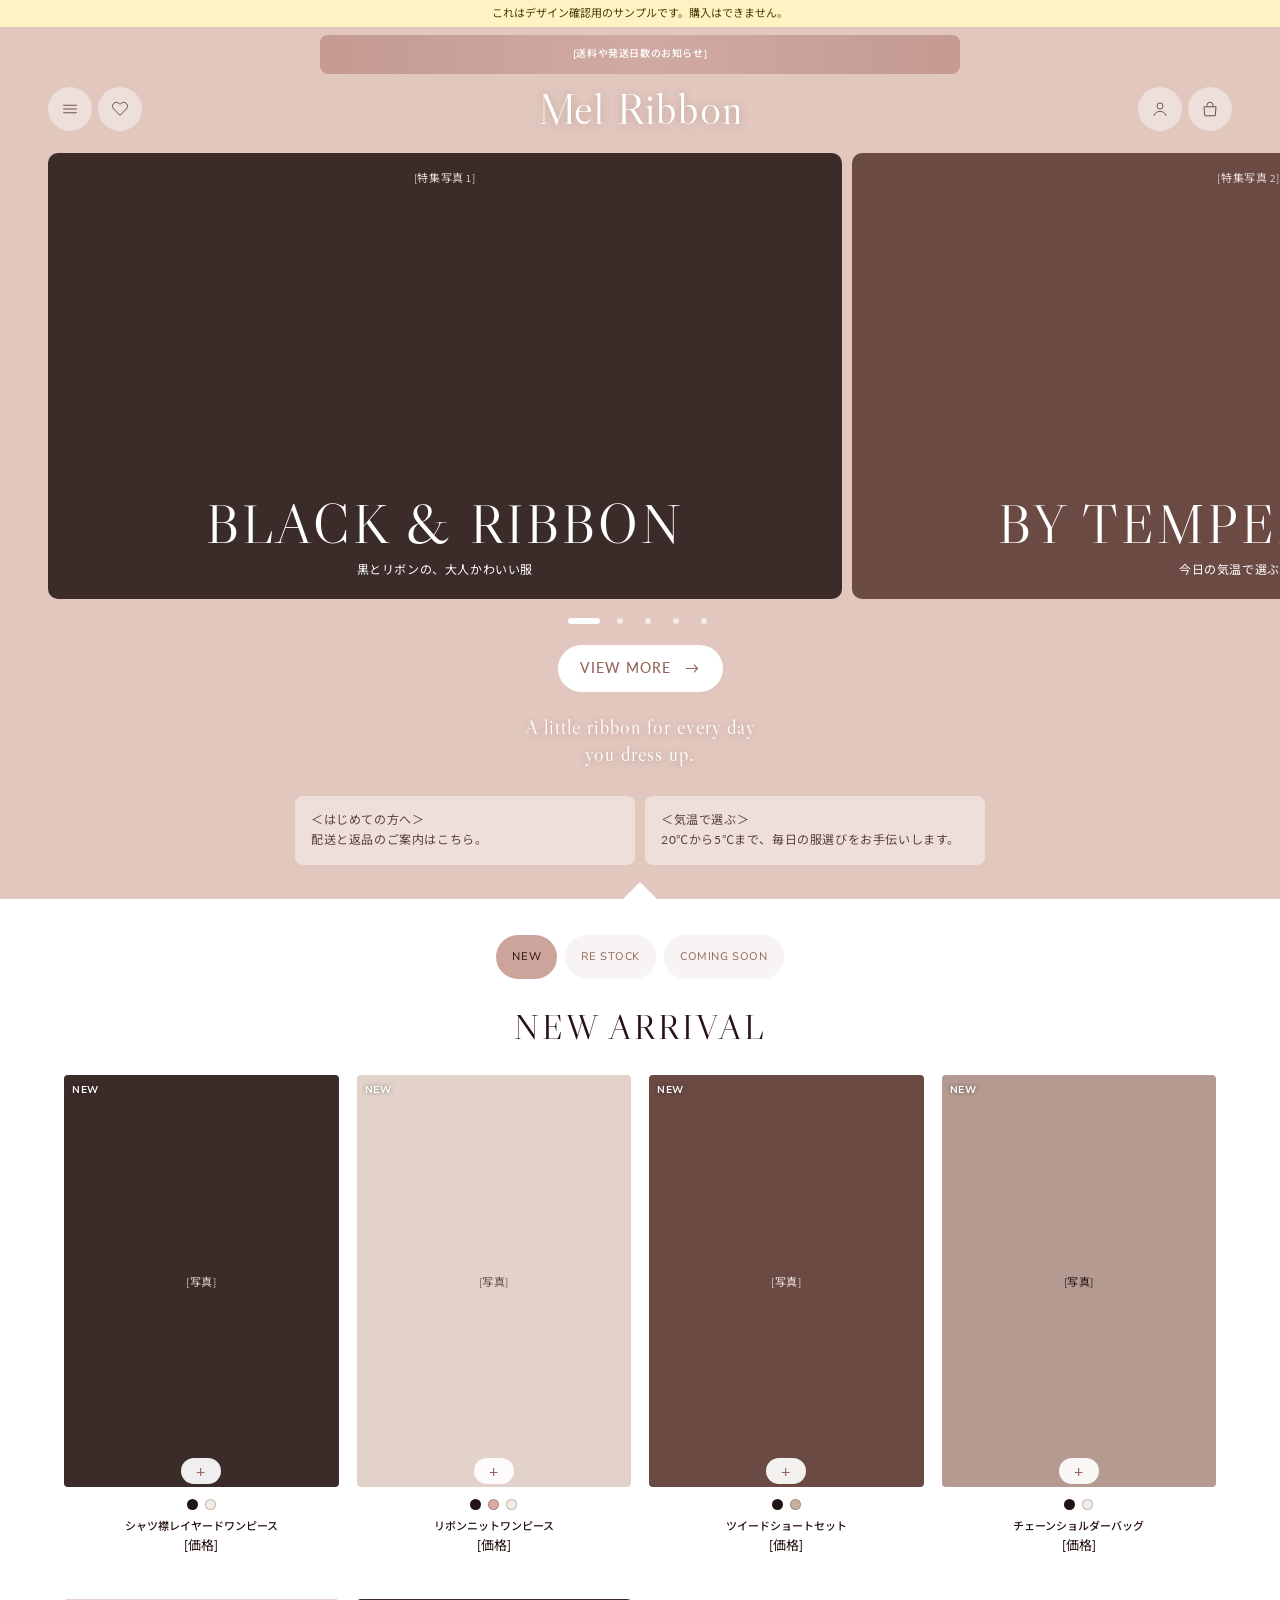
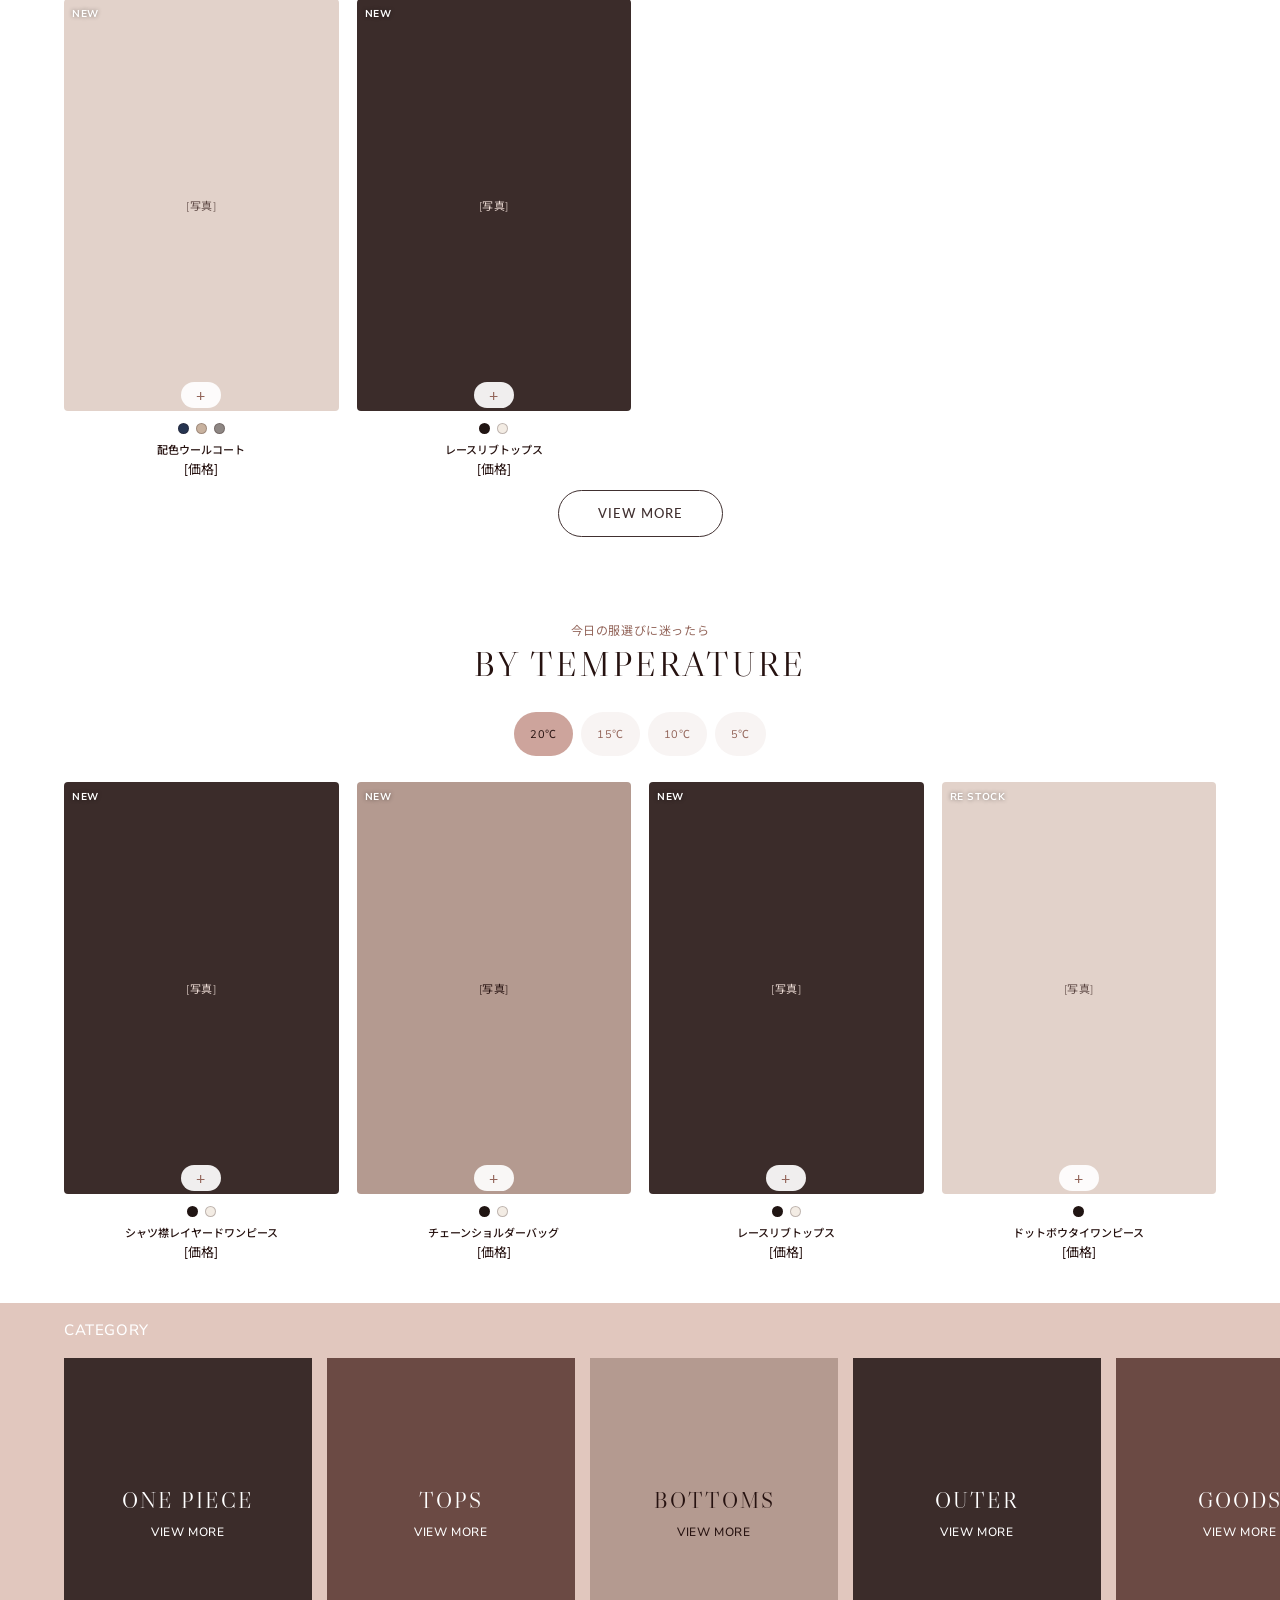
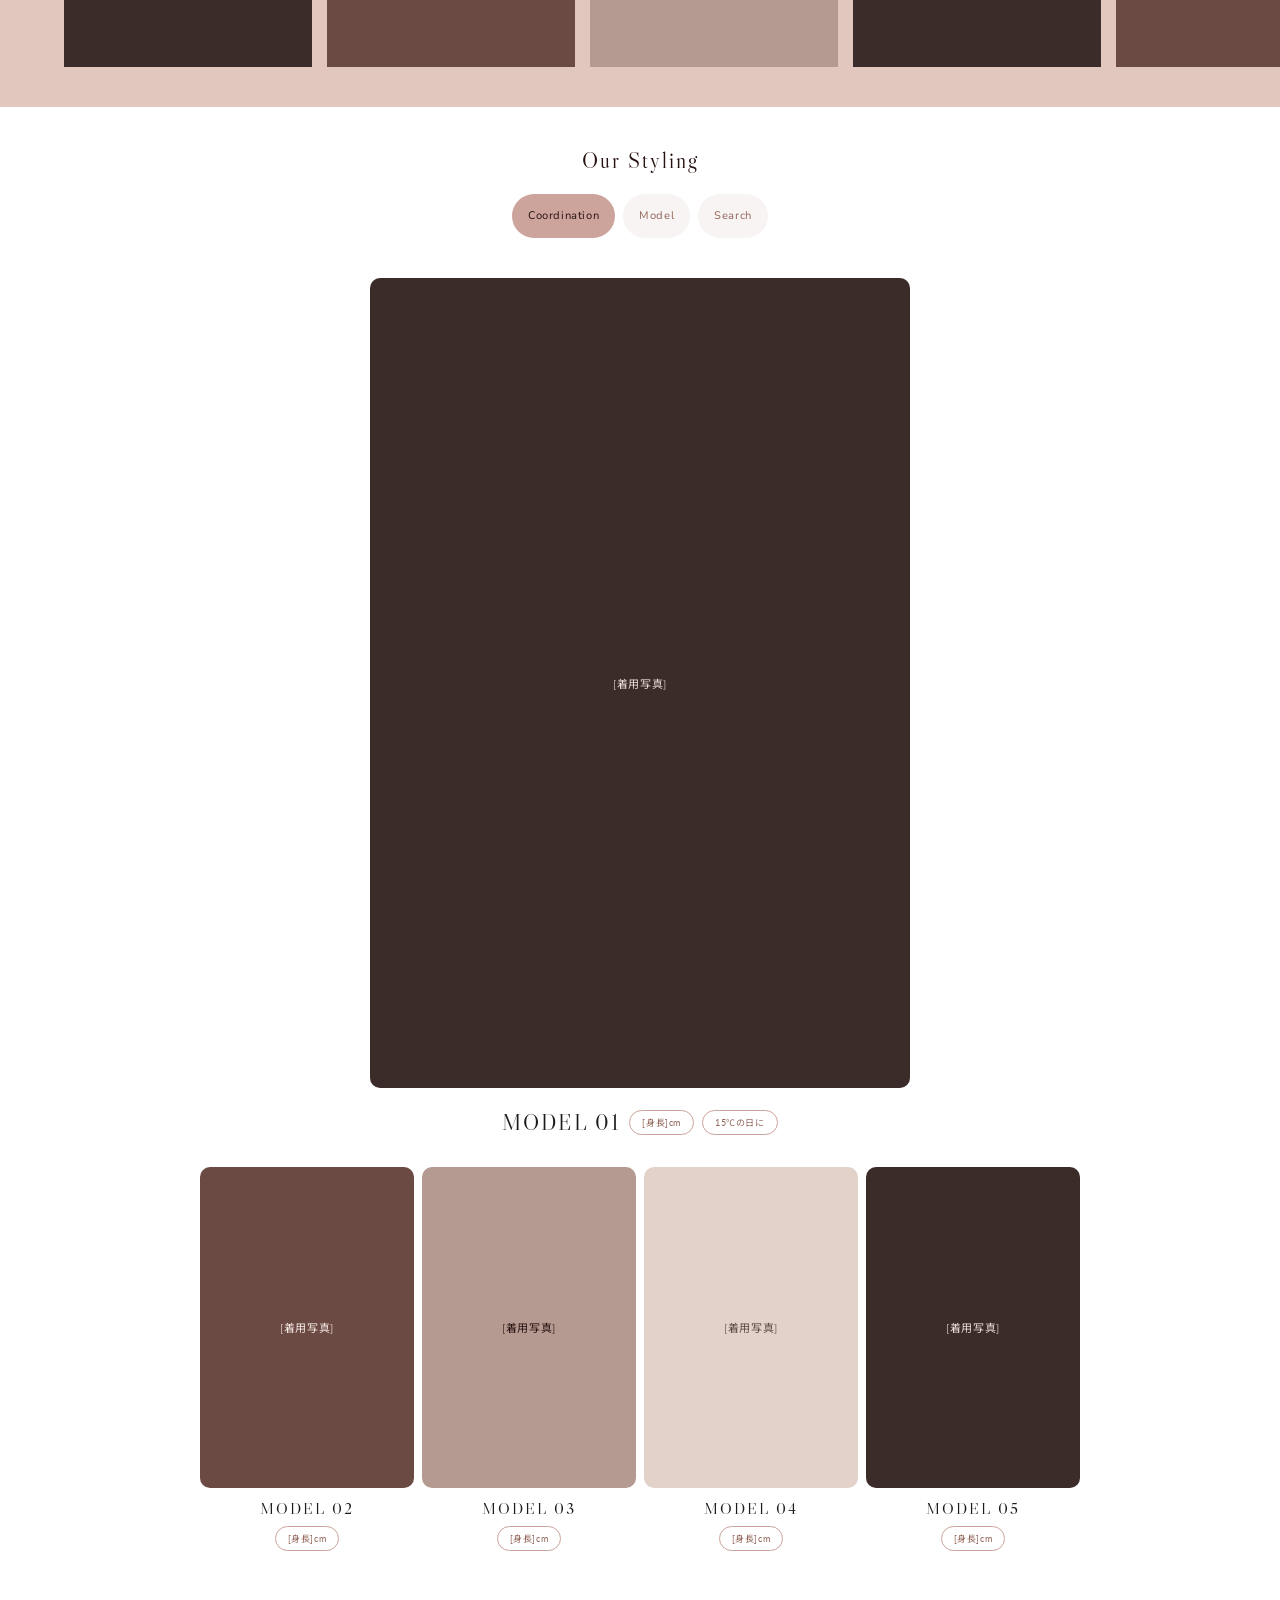
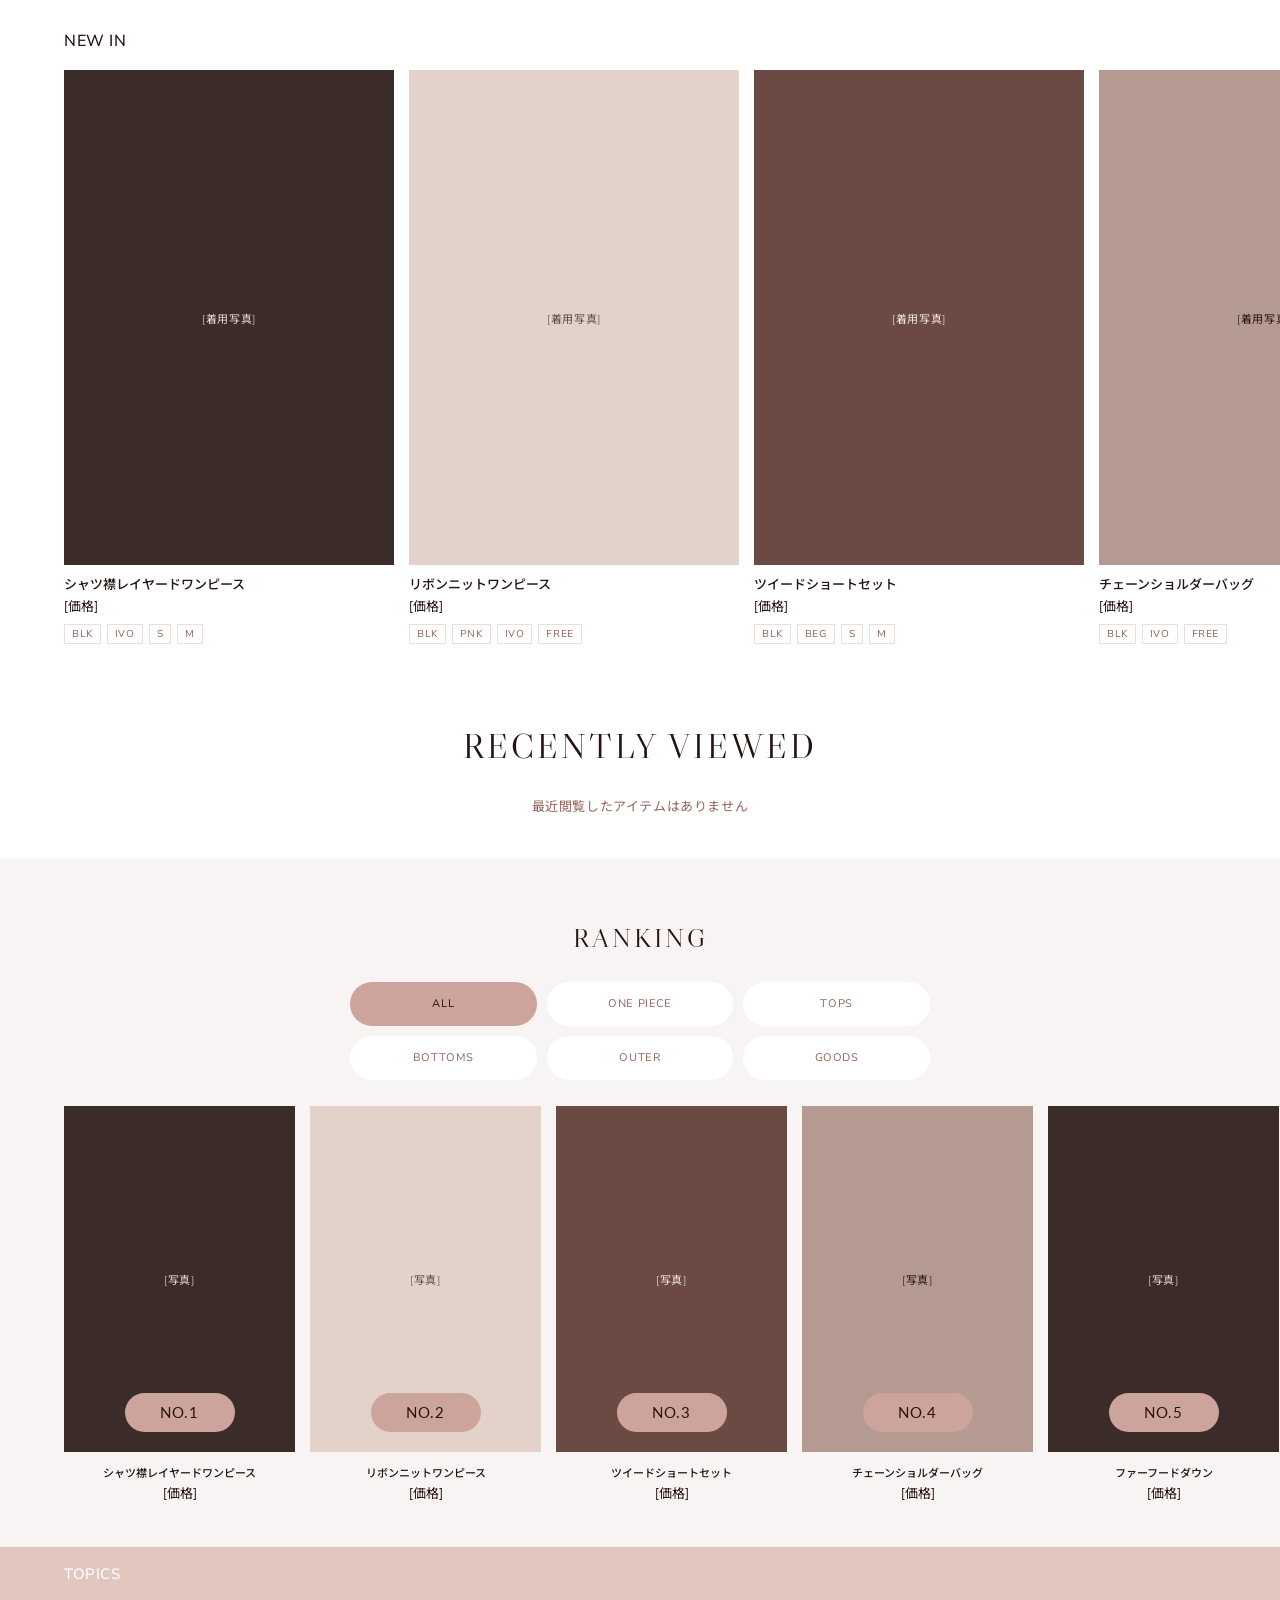
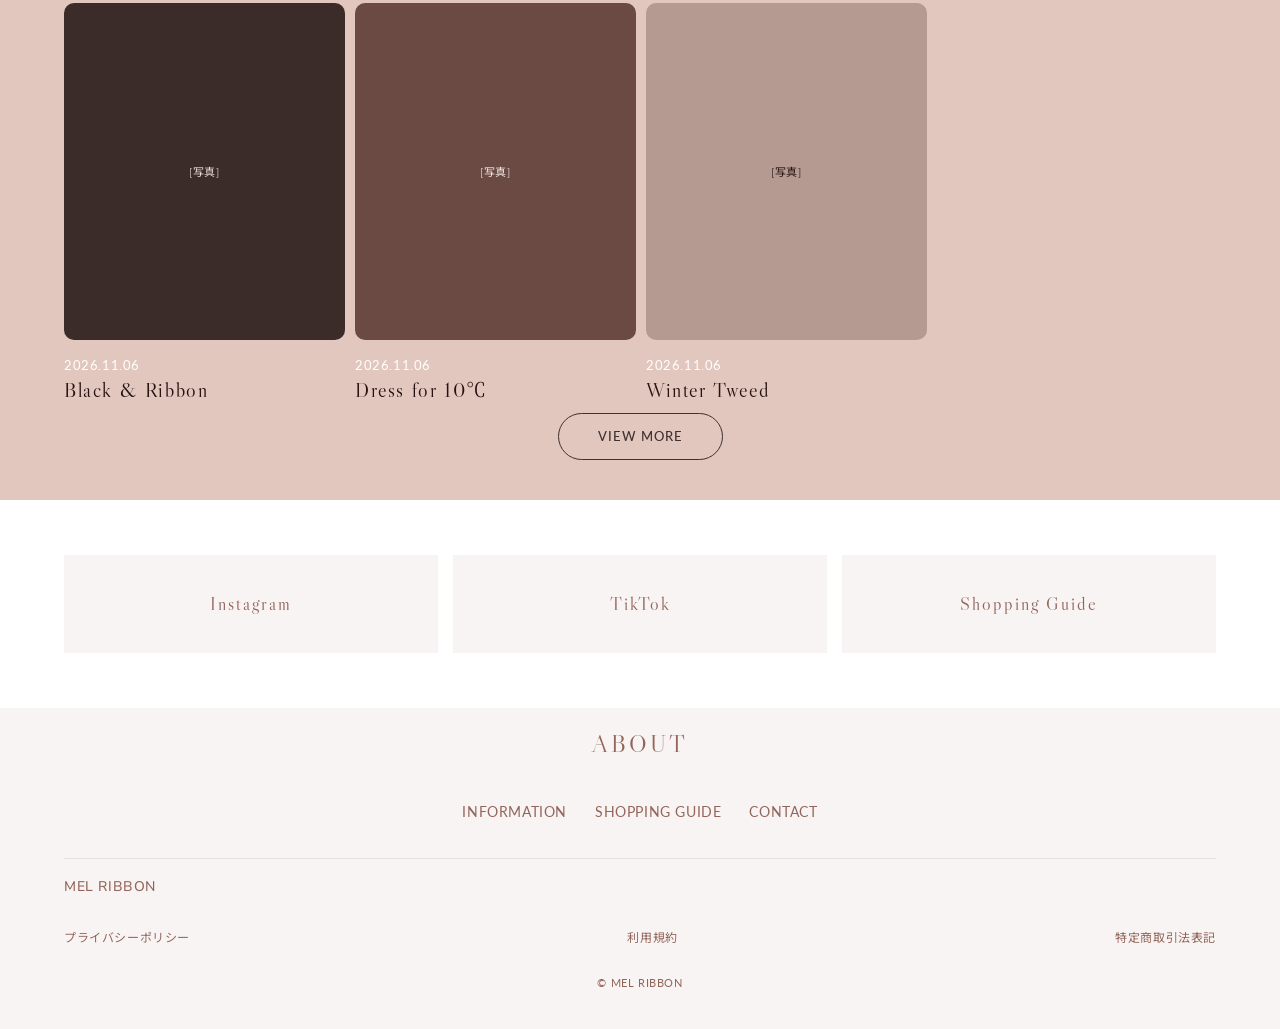
==== commit 065e8125: "フォントとページ構成を調整 Co-Authored-By: Claude Opus 5.5 <noreply@anthropic.com>" ====
--- a/index.html
+++ b/index.html
@@ -7,63 +7,72 @@
 <title>MEL RIBBON サンプル</title>
 <link rel="preconnect" href="https://fonts.googleapis.com">
 <link rel="preconnect" href="https://fonts.gstatic.com" crossorigin>
-<link href="https://fonts.googleapis.com/css2?family=Cormorant+Garamond:wght@500;600&amp;family=Lato:wght@400;700&amp;family=Noto+Sans+JP:wght@400;500;700&amp;family=Noto+Serif+JP:wght@500&amp;display=swap" rel="stylesheet">
-<link rel="stylesheet" href="style.css?v=4">
+<link href="https://fonts.googleapis.com/css2?family=Assistant:wght@400;500;700&amp;family=Lato:wght@300;400;700&amp;family=Libre+Caslon+Display&amp;family=Noto+Sans+JP:wght@400;500;700&amp;family=Noto+Serif+JP:wght@400&amp;family=Nunito+Sans:opsz,wght@6..12,400;6..12,500;6..12,700&amp;display=swap" rel="stylesheet">
+<link rel="stylesheet" href="style.css?v=6">
 </head>
 <body>
 <div class="sample">これはデザイン確認用のサンプルです。購入はできません。</div>
-<a class="notice" href="#" data-sample>[送料や発送日数のお知らせ]</a>
+<a class="info" href="#" data-sample>[送料や発送日数のお知らせ]</a>
 <header class="site-header">
   <div class="head-side">
-    <button class="round" id="menu-open" type="button" aria-label="メニューを開く"><svg width="19" height="19" viewBox="0 0 24 24" fill="none" stroke="currentColor" stroke-width="1.5" aria-hidden="true"><path d="M3 7h18M3 12h18M3 17h18"/></svg></button>
+    <button class="round" id="menu-open" type="button" aria-label="メニューを開く"><svg width="18" height="18" viewBox="0 0 24 24" fill="none" stroke="currentColor" stroke-width="1.3" aria-hidden="true"><path d="M3 7h18M3 12h18M3 17h18"/></svg></button>
+    <button class="round" type="button" data-sample aria-label="お気に入りを開く"><svg width="18" height="18" viewBox="0 0 24 24" fill="none" stroke="currentColor" stroke-width="1.3" aria-hidden="true"><path d="M12 20.5 3.5 12a5.2 5.2 0 0 1 7.4-7.4L12 5.7l1.1-1.1a5.2 5.2 0 0 1 7.4 7.4L12 20.5Z"/></svg></button>
   </div>
   <a class="logo" href="index.html">Mel Ribbon</a>
   <div class="head-side right">
-    <button class="round" type="button" data-sample aria-label="カートを開く"><svg width="19" height="19" viewBox="0 0 24 24" fill="none" stroke="currentColor" stroke-width="1.5" aria-hidden="true"><path d="M4 9h16l-1 12H5L4 9Z"/><path d="M8 9V7a4 4 0 0 1 8 0v2"/></svg></button>
+    <button class="round" type="button" data-sample aria-label="ログイン"><svg width="18" height="18" viewBox="0 0 24 24" fill="none" stroke="currentColor" stroke-width="1.3" aria-hidden="true"><circle cx="12" cy="8" r="4"/><path d="M4 21c1.5-4 4.5-6 8-6s6.5 2 8 6"/></svg></button>
+    <button class="round" type="button" data-sample aria-label="カートを開く"><svg width="18" height="18" viewBox="0 0 24 24" fill="none" stroke="currentColor" stroke-width="1.3" aria-hidden="true"><path d="M4 9h16l-1 12H5L4 9Z"/><path d="M8 9V7a4 4 0 0 1 8 0v2"/></svg></button>
   </div>
 </header>
 <div class="drawer-back" hidden></div>
 <nav class="drawer" aria-label="メニュー" hidden>
-  <button class="round" id="menu-close" type="button" aria-label="メニューを閉じる"><svg width="18" height="18" viewBox="0 0 24 24" fill="none" stroke="currentColor" stroke-width="1.5" aria-hidden="true"><path d="m5 5 14 14M19 5 5 19"/></svg></button>
+  <button class="round" id="menu-close" type="button" aria-label="メニューを閉じる"><svg width="18" height="18" viewBox="0 0 24 24" fill="none" stroke="currentColor" stroke-width="1.3" aria-hidden="true"><path d="m5 5 14 14M19 5 5 19"/></svg></button>
   <a href="#new">NEW ARRIVAL</a>
-  <a href="#temp">気温で選ぶ</a>
+  <a href="#temp">BY TEMPERATURE</a>
   <a href="#cats">CATEGORY</a>
   <a href="#styling">STYLING</a>
   <a href="#rank">RANKING</a>
+  <a href="#topics">TOPICS</a>
 </nav>
 
 <main>
   <section class="slider" aria-label="特集">
     <a class="slide slide-1" href="#new"><span class="slide-note">[特集写真 1]</span><span class="slide-title">BLACK &amp; RIBBON</span><span class="slide-sub">黒とリボンの、大人かわいい服</span></a>
     <a class="slide slide-2" href="#temp"><span class="slide-note">[特集写真 2]</span><span class="slide-title">BY TEMPERATURE</span><span class="slide-sub">今日の気温で選ぶコーデ</span></a>
-    <a class="slide slide-3" href="#styling"><span class="slide-note">[特集写真 3]</span><span class="slide-title">OUR STYLING</span><span class="slide-sub">モデルの着こなしを見る</span></a>
+    <a class="slide slide-3" href="#styling"><span class="slide-note">[特集写真 3]</span><span class="slide-title">OUR STYLING</span><span class="slide-sub">モデルの着こなし</span></a>
+    <a class="slide slide-4" href="#rank"><span class="slide-note">[特集写真 4]</span><span class="slide-title">BEST ITEMS</span><span class="slide-sub">人気のアイテム</span></a>
+    <a class="slide slide-5" href="#topics"><span class="slide-note">[特集写真 5]</span><span class="slide-title">WINTER MOOD</span><span class="slide-sub">冬のコーデ特集</span></a>
   </section>
   <div class="dots" aria-label="特集を選ぶ">
     <button class="dot" type="button" aria-label="特集1"><span></span></button>
     <button class="dot" type="button" aria-label="特集2"><span></span></button>
     <button class="dot" type="button" aria-label="特集3"><span></span></button>
+    <button class="dot" type="button" aria-label="特集4"><span></span></button>
+    <button class="dot" type="button" aria-label="特集5"><span></span></button>
   </div>
-  <a class="pill-link" href="#new">VIEW MORE <span aria-hidden="true">→</span></a>
-  <p class="welcome">A little ribbon for<br>every day you dress up.</p>
+  <a class="more-link" href="#new">VIEW MORE <span aria-hidden="true">→</span></a>
+  <p class="message">A little ribbon for every day<br>you dress up.</p>
 
   <section class="news" aria-label="お知らせ">
-    <a href="#" data-sample><b>はじめての方へ</b>配送や返品のご案内はこちらです。</a>
-    <a href="#" data-sample><b>気温で選べます</b>20℃から5℃まで、毎日の服選びをお手伝いします。</a>
+    <a href="#" data-sample>＜はじめての方へ＞<br>配送と返品のご案内はこちら。</a>
+    <a href="#" data-sample>＜気温で選ぶ＞<br>20℃から5℃まで、毎日の服選びをお手伝いします。</a>
   </section>
 
-  <section class="sheet" id="new" aria-labelledby="new-title">
-    <div class="tabs center" id="new-tabs">
+  <section class="white" id="new" aria-labelledby="new-title">
+    <div class="tabs" id="new-tabs">
       <button class="tab" type="button" data-value="NEW">NEW</button>
       <button class="tab" type="button" data-value="RE STOCK">RE STOCK</button>
       <button class="tab" type="button" data-value="COMING SOON">COMING SOON</button>
     </div>
     <h2 class="heading" id="new-title">NEW ARRIVAL</h2>
     <div class="grid" id="new-grid"></div>
+    <a class="more-link line" href="#rank">VIEW MORE</a>
   </section>
 
-  <section class="band band-rose" id="temp" aria-labelledby="temp-title">
-    <h2 class="heading" id="temp-title"><small>今日の服選びに迷ったら</small>BY TEMPERATURE</h2>
-    <div class="tabs center" id="temp-tabs">
+  <section class="plain" id="temp" aria-labelledby="temp-title">
+    <p class="lead">今日の服選びに迷ったら</p>
+    <h2 class="heading" id="temp-title">BY TEMPERATURE</h2>
+    <div class="tabs" id="temp-tabs">
       <button class="tab" type="button" data-value="20℃">20℃</button>
       <button class="tab" type="button" data-value="15℃">15℃</button>
       <button class="tab" type="button" data-value="10℃">10℃</button>
@@ -72,29 +81,49 @@
     <div class="grid" id="temp-grid"></div>
   </section>
 
-  <section class="sheet" id="cats" aria-labelledby="cats-title">
-    <h2 class="heading" id="cats-title">CATEGORY</h2>
-    <div class="cats">
+  <section class="rose" id="cats" aria-labelledby="cats-title">
+    <h2 class="label white-text" id="cats-title">CATEGORY</h2>
+    <div class="scroll">
       <a class="cat dark" href="#rank" data-cat="ONE PIECE"><strong>ONE PIECE</strong><span>VIEW MORE</span></a>
       <a class="cat deep" href="#rank" data-cat="TOPS"><strong>TOPS</strong><span>VIEW MORE</span></a>
       <a class="cat mid" href="#rank" data-cat="BOTTOMS"><strong>BOTTOMS</strong><span>VIEW MORE</span></a>
       <a class="cat dark" href="#rank" data-cat="OUTER"><strong>OUTER</strong><span>VIEW MORE</span></a>
+      <a class="cat deep" href="#rank" data-cat="GOODS"><strong>GOODS</strong><span>VIEW MORE</span></a>
     </div>
   </section>
 
-  <section class="band band-rose" id="styling" aria-labelledby="styling-title">
-    <h2 class="heading" id="styling-title"><small>モデルの着こなし</small>STYLING</h2>
-    <div class="staff">
-      <a class="staff-card" href="#new"><div class="photo dark">[着用写真]</div><div class="staff-name">MODEL 01</div><div class="staff-info">[身長]cm</div></a>
-      <a class="staff-card" href="#new"><div class="photo deep">[着用写真]</div><div class="staff-name">MODEL 02</div><div class="staff-info">[身長]cm</div></a>
-      <a class="staff-card" href="#new"><div class="photo mid">[着用写真]</div><div class="staff-name">MODEL 03</div><div class="staff-info">[身長]cm</div></a>
-      <a class="staff-card" href="#new"><div class="photo pale">[着用写真]</div><div class="staff-name">MODEL 04</div><div class="staff-info">[身長]cm</div></a>
+  <section class="plain" id="styling" aria-labelledby="styling-title">
+    <h2 class="heading small" id="styling-title">Our Styling</h2>
+    <div class="tabs staff-tabs">
+      <button class="tab" type="button" aria-pressed="true">Coordination</button>
+      <button class="tab" type="button" data-sample>Model</button>
+      <button class="tab" type="button" data-sample>Search</button>
+    </div>
+    <a class="staff-main" href="#new">
+      <div class="photo dark">[着用写真]</div>
+      <div class="staff-row"><span class="staff-title">MODEL 01</span><span class="chip">[身長]cm</span><span class="chip">15℃の日に</span></div>
+    </a>
+    <div class="staff-grid">
+      <a href="#new"><div class="photo deep">[着用写真]</div><div class="staff-title small">MODEL 02</div><div class="chips"><span class="chip">[身長]cm</span></div></a>
+      <a href="#new"><div class="photo mid">[着用写真]</div><div class="staff-title small">MODEL 03</div><div class="chips"><span class="chip">[身長]cm</span></div></a>
+      <a href="#new"><div class="photo pale">[着用写真]</div><div class="staff-title small">MODEL 04</div><div class="chips"><span class="chip">[身長]cm</span></div></a>
+      <a href="#new"><div class="photo dark">[着用写真]</div><div class="staff-title small">MODEL 05</div><div class="chips"><span class="chip">[身長]cm</span></div></a>
     </div>
   </section>
 
-  <section class="sheet" id="rank" aria-labelledby="rank-title">
-    <h2 class="heading" id="rank-title">RANKING</h2>
-    <div class="tabs" id="rank-tabs">
+  <section class="plain" aria-labelledby="newin-title">
+    <h2 class="label" id="newin-title">NEW IN</h2>
+    <div class="scroll" id="newin-list"></div>
+  </section>
+
+  <section class="plain" aria-labelledby="recent-title">
+    <h2 class="heading" id="recent-title">RECENTLY VIEWED</h2>
+    <div id="recent"><p class="empty">最近閲覧したアイテムはありません</p></div>
+  </section>
+
+  <section class="soft" id="rank" aria-labelledby="rank-title">
+    <h2 class="heading" id="rank-title" style="font-size:26px">RANKING</h2>
+    <div class="tabs grid3" id="rank-tabs">
       <button class="tab" type="button" data-value="ALL">ALL</button>
       <button class="tab" type="button" data-value="ONE PIECE">ONE PIECE</button>
       <button class="tab" type="button" data-value="TOPS">TOPS</button>
@@ -102,27 +131,41 @@
       <button class="tab" type="button" data-value="OUTER">OUTER</button>
       <button class="tab" type="button" data-value="GOODS">GOODS</button>
     </div>
-    <div class="grid" id="rank-grid"></div>
+    <div class="scroll" id="rank-list"></div>
   </section>
 
-  <section class="band band-rose" aria-labelledby="topics-title">
-    <h2 class="heading" id="topics-title">TOPICS</h2>
+  <section class="rose" id="topics" aria-labelledby="topics-title">
+    <h2 class="label white-text" id="topics-title">TOPICS</h2>
     <div class="topics">
-      <a class="topic" href="#" data-sample><div class="photo dark">[写真]</div><div><div class="topic-title">黒とリボンの冬支度</div><div class="topic-text">[特集の紹介文]</div></div></a>
-      <a class="topic" href="#" data-sample><div class="photo deep">[写真]</div><div><div class="topic-title">10℃の日のコーデ</div><div class="topic-text">[特集の紹介文]</div></div></a>
+      <a class="topic" href="#" data-sample><div class="photo dark">[写真]</div><div class="date">2026.11.06</div><h3 class="topic-title">Black &amp; Ribbon</h3></a>
+      <a class="topic" href="#" data-sample><div class="photo deep">[写真]</div><div class="date">2026.11.06</div><h3 class="topic-title">Dress for 10℃</h3></a>
+      <a class="topic" href="#" data-sample><div class="photo mid">[写真]</div><div class="date">2026.11.06</div><h3 class="topic-title">Winter Tweed</h3></a>
     </div>
+    <a class="more-link line" href="#" data-sample>VIEW MORE</a>
+  </section>
+
+  <section class="banners" aria-label="バナー">
+    <a class="banner" href="#" data-sample>Instagram</a>
+    <a class="banner" href="#" data-sample>TikTok</a>
+    <a class="banner" href="#" data-sample>Shopping Guide</a>
   </section>
 </main>
 
 <footer class="foot">
-  <a class="logo" href="index.html">Mel Ribbon</a>
-  <nav aria-label="フッターメニュー">
-    <a href="#" data-sample>Instagram</a>
-    <a href="#" data-sample>TikTok</a>
-    <a href="#" data-sample>特定商取引法に基づく表記</a>
-    <a href="#" data-sample>お問い合わせ</a>
+  <h2>ABOUT</h2>
+  <nav class="foot-links" aria-label="ご案内">
+    <a href="#" data-sample>INFORMATION</a>
+    <a href="#" data-sample>SHOPPING GUIDE</a>
+    <a href="#" data-sample>CONTACT</a>
   </nav>
+  <div class="foot-brand">MEL RIBBON</div>
+  <nav class="legal" aria-label="規約">
+    <a href="#" data-sample>プライバシーポリシー</a>
+    <a href="#" data-sample>利用規約</a>
+    <a href="#" data-sample>特定商取引法表記</a>
+  </nav>
+  <p class="copy">© MEL RIBBON</p>
 </footer>
-<script src="app.js?v=3"></script>
+<script src="app.js?v=5"></script>
 </body>
 </html>
--- a/style.css
+++ b/style.css
@@ -1,162 +1,201 @@
 /* MEL RIBBON デザイン確認用サンプル */
 :root {
-  --rose: #e3cbc2;
-  --rose-deep: #c9a99d;
-  --paper: #fffaf7;
-  --ink: #2a1614;
-  --sub: #5c4743;
-  --line: #e6d6cf;
-  --pill: #f3e5df;
-  --display: "Cormorant Garamond", "Noto Serif JP", Georgia, serif;
-  --sans: "Lato", "Noto Sans JP", sans-serif;
+  --rose: #e1c7be;
+  --rose-deep: #cda49c;
+  --rose-text: #93655a;
+  --paper: #fff;
+  --soft: #f8f4f3;
+  --ink: #261210;
+  --body: #403030;
+  --line: #eadfdb;
+  --serif: "Libre Caslon Display", "Noto Serif JP", Georgia, serif;
+  --avenir: "Nunito Sans", "Noto Sans JP", sans-serif;
+  --lato: "Lato", "Noto Sans JP", sans-serif;
+  --assistant: "Assistant", "Noto Sans JP", sans-serif;
   color-scheme: light;
 }
 * { box-sizing: border-box; }
 html { -webkit-text-size-adjust: 100%; }
-body { margin: 0; background: var(--rose); color: var(--ink); font: 400 13px/1.6 var(--sans); letter-spacing: .03em; }
+body { margin: 0; background: var(--rose); color: var(--body); font: 400 15px/1.8 var(--lato); letter-spacing: .6px; }
 a { color: inherit; text-decoration: none; }
 button { font: inherit; color: inherit; letter-spacing: inherit; background: none; border: 0; padding: 0; cursor: pointer; }
-h1, h2, h3, p { margin: 0; }
+h1, h2, h3, p { margin: 0; font-weight: 400; }
 svg { display: block; }
-[id] { scroll-margin-top: 90px; }
+[id] { scroll-margin-top: 84px; }
 :focus-visible { outline: 2px solid var(--ink); outline-offset: 2px; }
 
-.sample { padding: 6px 16px; background: #fff3c4; color: #4c3b00; text-align: center; font-size: 12px; letter-spacing: 0; }
-.notice { margin: 10px 16px 0; min-height: 38px; padding: 7px 14px; display: flex; align-items: center; justify-content: center; border-radius: 10px; background: rgba(255, 255, 255, .34); text-align: center; font-size: 12px; }
-
-.site-header { position: sticky; top: 0; z-index: 20; min-height: 70px; padding: 10px 16px; display: grid; grid-template-columns: 1fr auto 1fr; gap: 6px; align-items: center; background: linear-gradient(#e3cbc2 70%, rgba(227, 203, 194, 0)); }
-.head-side { display: flex; align-items: center; gap: 8px; }
+.sample { padding: 5px 12px; background: #fff3c4; color: #4c3b00; text-align: center; font: 11px/1.5 var(--assistant); letter-spacing: 0; }
+.info { margin: 8px 10px 0; min-height: 39px; padding: 6px 12px; display: flex; align-items: center; justify-content: center; border-radius: 8px; background: linear-gradient(90deg, #c49a91, #d0aaa2 50%, #c49a91); color: #fff; text-align: center; font: 500 10px/1.4 var(--avenir); }
+
+.site-header { position: sticky; top: 0; z-index: 20; height: 71px; padding: 0 10px; display: grid; grid-template-columns: 1fr auto 1fr; gap: 4px; align-items: center; background: rgba(225, 199, 190, .92); }
+.head-side { display: flex; gap: 6px; align-items: center; }
 .head-side.right { justify-content: flex-end; }
-.round { position: relative; width: 44px; height: 44px; flex: none; display: flex; align-items: center; justify-content: center; border-radius: 50%; background: rgba(255, 255, 255, .55); color: var(--ink); }
-.logo { font: 500 clamp(25px, 8vw, 34px)/1 var(--display); letter-spacing: .02em; white-space: nowrap; }
-.count { position: absolute; top: -2px; right: -2px; min-width: 18px; height: 18px; padding: 0 4px; border-radius: 9px; background: var(--ink); color: #fff; font-size: 11px; line-height: 18px; text-align: center; letter-spacing: 0; }
-
-.drawer-back { position: fixed; inset: 0; z-index: 40; background: rgba(42, 22, 20, .4); }
-.drawer { position: fixed; top: 0; left: 0; bottom: 0; z-index: 41; width: min(320px, 86vw); padding: 14px 20px; overflow-y: auto; background: var(--paper); }
-.drawer .round { margin-left: auto; background: var(--pill); }
-.drawer a { min-height: 50px; display: flex; align-items: center; border-bottom: 1px solid var(--line); font: 500 18px var(--display); }
-
-.slider { display: flex; gap: 12px; padding: 4px 16px; overflow-x: auto; scroll-snap-type: x mandatory; scrollbar-width: none; }
-.slider::-webkit-scrollbar { display: none; }
-.slide { position: relative; flex: 0 0 100%; aspect-ratio: 4 / 5; max-height: 74vh; padding: 22px; display: flex; flex-direction: column; justify-content: flex-end; align-items: center; gap: 4px; border-radius: 14px; overflow: hidden; color: #fff; text-align: center; scroll-snap-align: center; }
+.round { position: relative; width: 44px; height: 44px; flex: none; display: flex; align-items: center; justify-content: center; border-radius: 50%; background: rgba(255, 255, 255, .42); color: #6d4f48; }
+.logo { color: #fff; font: 400 clamp(29px, 9.4vw, 38px)/1 var(--serif); letter-spacing: .02em; white-space: nowrap; text-shadow: 0 1px 8px rgba(130, 90, 80, .35); }
+.count { position: absolute; top: -2px; right: -2px; min-width: 18px; height: 18px; padding: 0 4px; border-radius: 9px; background: var(--ink); color: #fff; font: 11px/18px var(--assistant); letter-spacing: 0; text-align: center; }
+
+.drawer-back { position: fixed; inset: 0; z-index: 40; background: rgba(38, 18, 16, .4); }
+.drawer { position: fixed; top: 0; left: 0; bottom: 0; z-index: 41; width: min(320px, 86vw); padding: 14px 20px; overflow-y: auto; background: var(--soft); }
+.drawer .round { margin-left: auto; background: var(--rose); }
+.drawer a { min-height: 50px; display: flex; align-items: center; border-bottom: 1px solid var(--line); color: var(--rose-text); font: 400 20px var(--serif); letter-spacing: 2px; }
+
+.slider { display: flex; gap: 10px; padding: 8px 10px 0; overflow-x: auto; scroll-snap-type: x mandatory; scrollbar-width: none; }
+.slider::-webkit-scrollbar, .scroll::-webkit-scrollbar, .tabs::-webkit-scrollbar { display: none; }
+.slide { position: relative; flex: 0 0 100%; aspect-ratio: 4 / 5; padding: 22px; display: flex; flex-direction: column; justify-content: flex-end; align-items: center; border-radius: 10px; overflow: hidden; color: #fff; text-align: center; scroll-snap-align: center; }
 .slide-1 { background: #3b2c2a; }
 .slide-2 { background: #6b4a44; }
 .slide-3 { background: #2b2024; }
-.slide-note { position: absolute; top: 16px; left: 0; right: 0; color: #eeddd6; font-size: 12px; }
-.slide-title { font: 500 34px/1.05 var(--display); letter-spacing: .04em; }
-.slide-sub { font-size: 12px; }
-.dots { margin: 14px 0; display: flex; justify-content: center; gap: 2px; }
-.dot { width: 34px; height: 24px; display: flex; align-items: center; justify-content: center; }
-.dot span { width: 100%; max-width: 12px; height: 4px; border-radius: 2px; background: rgba(255, 255, 255, .6); }
-.dot[aria-pressed="true"] span { max-width: 28px; background: var(--paper); }
-.pill-link { width: fit-content; min-height: 46px; margin: 0 auto; padding: 0 28px; display: flex; align-items: center; gap: 14px; border-radius: 23px; background: var(--paper); font-size: 13px; }
-.welcome { padding: 32px 24px; text-align: center; font: 500 21px/1.3 var(--display); }
-
-.news { padding: 0 16px 34px; display: flex; gap: 10px; overflow-x: auto; scrollbar-width: none; }
+.slide-4 { background: #8a6a60; }
+.slide-5 { background: #4a3431; }
+.slide-note { position: absolute; top: 16px; left: 0; right: 0; color: #eeddd6; font: 11px var(--assistant); }
+.slide-title { font: 400 36px/1.1 var(--serif); letter-spacing: 3px; }
+.slide-sub { margin-top: 6px; font: 12px var(--assistant); }
+.dots { margin: 8px 0 2px; display: flex; justify-content: center; }
+.dot { width: 28px; height: 28px; display: flex; align-items: center; justify-content: center; }
+.dot span { width: 6px; height: 6px; border-radius: 3px; background: rgba(255, 255, 255, .6); }
+.dot[aria-pressed="true"] { width: 44px; }
+.dot[aria-pressed="true"] span { width: 32px; background: #fff; }
+.more-link { width: fit-content; min-width: 165px; min-height: 47px; margin: 10px auto 0; padding: 0 20px; display: flex; align-items: center; justify-content: center; gap: 14px; border-radius: 50px; background: var(--paper); color: var(--rose-text); font: 500 14px/1 var(--lato); letter-spacing: 1px; }
+.more-link.line { background: none; border: 1px solid var(--body); color: var(--body); font-size: 13px; }
+.message { padding: 22px 24px 28px; color: #fff; text-align: center; font: 400 20px/1.35 var(--serif); letter-spacing: 1px; text-shadow: 0 1px 6px rgba(130, 90, 80, .35); }
+.news { padding: 0 10px 34px; display: flex; gap: 10px; overflow-x: auto; scrollbar-width: none; }
 .news::-webkit-scrollbar { display: none; }
-.news a { flex: 0 0 min(84%, 340px); padding: 16px; border-radius: 10px; background: rgba(255, 255, 255, .42); font-size: 12px; line-height: 1.7; }
-.news b { display: block; font-weight: 700; }
-
-.sheet { position: relative; padding: 44px 0 40px; background: var(--paper); }
-.sheet::before { content: ""; position: absolute; top: -13px; left: 50%; width: 26px; height: 26px; transform: translateX(-50%) rotate(45deg); background: var(--paper); border-radius: 0 0 4px 0; }
-.band { padding: 44px 0 40px; }
-.band-rose { background: var(--rose); }
-.heading { margin-bottom: 20px; text-align: center; font: 500 28px/1.2 var(--display); letter-spacing: .1em; }
-.heading small { display: block; margin-bottom: 4px; font: 400 12px var(--sans); letter-spacing: .03em; color: var(--sub); }
-.tabs { padding: 0 16px 16px; display: flex; justify-content: flex-start; gap: 8px; overflow-x: auto; scrollbar-width: none; }
-.tabs::-webkit-scrollbar { display: none; }
-.tabs.center { justify-content: center; }
-.tab { flex: none; min-height: 44px; padding: 0 16px; border-radius: 22px; background: var(--pill); font-size: 12px; }
-.tab[aria-pressed="true"] { background: var(--rose-deep); color: var(--ink); font-weight: 700; }
-
-.grid { padding: 0 15px; display: grid; grid-template-columns: repeat(2, minmax(0, 1fr)); gap: 26px 10px; }
+.news a { flex: 0 0 min(86%, 340px); padding: 14px 16px; border-radius: 8px; background: rgba(255, 255, 255, .42); color: #5c3f39; font: 400 12px/1.7 var(--lato); }
+
+.white { position: relative; padding: 36px 0 44px; background: var(--paper); }
+.white::before { content: ""; position: absolute; top: -12px; left: 50%; width: 24px; height: 24px; transform: translateX(-50%) rotate(45deg); background: var(--paper); border-radius: 0 0 4px 0; }
+.soft { padding: 64px 0 44px; background: var(--soft); }
+.rose { padding: 18px 0 40px; background: var(--rose); }
+.plain { padding: 40px 0; background: var(--paper); }
+.heading { margin: 0 0 26px; color: var(--ink); text-align: center; font: 400 28px/1.3 var(--serif); letter-spacing: 3px; }
+.heading.small { margin-bottom: 18px; font-size: 22px; letter-spacing: 2px; }
+.label { margin: 0 30px 18px; color: var(--ink); font: 500 16px/1.3 var(--avenir); }
+.label.white-text { color: #fff; font-size: 15px; }
+.lead { margin-bottom: 4px; color: var(--rose-text); text-align: center; font: 12px var(--assistant); }
+.tabs { padding: 0 16px; margin-bottom: 26px; display: flex; justify-content: center; gap: 8px; }
+.tabs.grid3 { padding: 0 30px; display: grid; grid-template-columns: repeat(3, minmax(0, 1fr)); gap: 10px; }
+.tab { flex: 0 1 auto; min-height: 44px; padding: 0 16px; border-radius: 50px; background: var(--soft); color: var(--rose-text); font: 400 11px/1 var(--avenir); letter-spacing: .6px; }
+.soft .tab { background: var(--paper); }
+.tab[aria-pressed="true"] { background: var(--rose-deep); color: var(--ink); }
+
+.grid { padding: 0 15px; display: grid; grid-template-columns: repeat(2, minmax(0, 1fr)); gap: 30px 10px; }
 .card { position: relative; min-width: 0; text-align: center; }
 .card-link { display: block; }
-.photo { position: relative; aspect-ratio: 2 / 3; display: flex; align-items: center; justify-content: center; border-radius: 12px; overflow: hidden; font-size: 11px; }
-.tag { position: absolute; top: 8px; left: 8px; padding: 2px 8px; border-radius: 10px; background: rgba(255, 250, 247, .9); color: var(--ink); font-size: 10px; font-weight: 700; }
-.rank-no { position: absolute; top: 8px; left: 8px; padding: 3px 9px; border-radius: 12px; background: rgba(255, 250, 247, .92); font: 600 16px/1.1 var(--display); color: var(--ink); }
+.photo { position: relative; aspect-ratio: 2 / 3; display: flex; align-items: center; justify-content: center; overflow: hidden; font: 11px var(--assistant); }
+.grid .photo { border-radius: 4px; }
+.tag { position: absolute; top: 8px; left: 8px; color: #fff; font: 700 10px var(--avenir); text-shadow: 0 0 4px rgba(0, 0, 0, .45); }
 .dark { background: #3b2c2a; color: #eeddd6; }
-.mid { background: #b49a90; color: #2a1614; }
+.mid { background: #b49a90; color: #261210; }
 .pale { background: #e2d2ca; color: #5c4743; }
 .deep { background: #6b4a44; color: #f7ebe5; }
 .colors { margin-top: 12px; display: flex; justify-content: center; gap: 7px; }
-.colors i { width: 11px; height: 11px; display: block; border-radius: 50%; border: 1px solid rgba(42, 22, 20, .25); }
-.name { margin-top: 8px; font-size: 12px; line-height: 1.4; font-weight: 500; }
-.price { margin-top: 2px; font-size: 12px; }
+.colors i { width: 11px; height: 11px; display: block; border-radius: 50%; border: 1px solid rgba(38, 18, 16, .25); }
+.name { margin-top: 9px; color: var(--ink); font: 500 11px/1.3 var(--assistant); letter-spacing: normal; }
+.price { margin-top: 3px; color: var(--ink); font: 400 13px/1.5 var(--lato); letter-spacing: normal; }
 .quick { position: absolute; left: 50%; top: 0; width: 44px; height: 44px; margin-left: -22px; display: flex; align-items: center; justify-content: center; }
-.quick span { width: 42px; height: 28px; display: flex; align-items: center; justify-content: center; border-radius: 14px; background: rgba(255, 250, 247, .94); color: var(--ink); font-size: 16px; line-height: 1; }
-.empty { grid-column: 1 / -1; padding: 40px 0; text-align: center; color: var(--sub); }
-
-.cats { padding: 0 16px; display: flex; gap: 12px; overflow-x: auto; scroll-snap-type: x mandatory; scrollbar-width: none; }
-.cats::-webkit-scrollbar { display: none; }
-.cat { position: relative; flex: 0 0 72%; aspect-ratio: 4 / 5; padding: 20px; display: flex; flex-direction: column; align-items: center; justify-content: flex-end; gap: 10px; border-radius: 14px; color: #fff; scroll-snap-align: center; }
+.quick span { width: 40px; height: 26px; display: flex; align-items: center; justify-content: center; border-radius: 13px; background: rgba(255, 255, 255, .92); color: var(--rose-text); font: 400 16px/1 var(--lato); }
+.empty { padding: 0 20px; color: var(--rose-text); text-align: center; font-size: 13px; }
+
+.scroll { padding: 0 30px; display: flex; gap: 15px; overflow-x: auto; scroll-snap-type: x proximity; scrollbar-width: none; }
+.cat { position: relative; flex: 0 0 248px; height: 309px; display: flex; flex-direction: column; align-items: center; justify-content: center; color: #fff; scroll-snap-align: center; }
+.cat strong { font: 400 22px/40px var(--serif); letter-spacing: 2px; }
+.cat span { font: 500 12px/23px var(--avenir); }
 .cat.mid { color: var(--ink); }
-.cat strong { font: 500 26px/1 var(--display); letter-spacing: .08em; }
-.cat span { padding: 6px 16px; border-radius: 16px; background: var(--paper); color: var(--ink); font-size: 11px; }
-
-.staff { padding: 0 16px; display: grid; grid-template-columns: repeat(2, minmax(0, 1fr)); gap: 14px 10px; }
-.staff-card { padding: 8px; border-radius: 14px; background: rgba(255, 255, 255, .42); }
-.staff-card .photo { aspect-ratio: 4 / 5; }
-.staff-name { margin-top: 8px; font: 500 16px/1.2 var(--display); letter-spacing: .08em; }
-.staff-info { font-size: 11px; color: var(--sub); }
-
-.topics { padding: 0 16px; display: grid; gap: 12px; }
-.topic { display: grid; grid-template-columns: 110px minmax(0, 1fr); gap: 12px; align-items: center; }
-.topic .photo { aspect-ratio: 1; }
-.topic-title { font: 500 18px/1.25 var(--display); }
-.topic-text { margin-top: 4px; font-size: 12px; color: var(--sub); }
-
-.foot { padding: 40px 20px; background: #2a1614; color: #f1e2db; text-align: center; }
-.foot .logo { display: block; margin-bottom: 14px; color: #fff; }
-.foot nav { display: flex; flex-wrap: wrap; justify-content: center; gap: 0 18px; }
-.foot nav a { min-height: 44px; display: flex; align-items: center; font-size: 12px; }
-
-.crumbs { padding: 6px 16px 12px; display: flex; flex-wrap: wrap; gap: 4px 8px; color: var(--sub); font-size: 12px; }
+
+.staff-tabs { margin-bottom: 40px; }
+.staff-main { padding: 0 10px; display: block; text-align: center; }
+.staff-main .photo { aspect-ratio: 2 / 3; border-radius: 10px; }
+.staff-title { color: #1b1b1b; font: 400 22px/1.5 var(--serif); letter-spacing: 2px; }
+.staff-title.small { margin-top: 8px; font-size: 16px; }
+.chips { display: inline-flex; flex-wrap: wrap; justify-content: center; align-items: center; gap: 6px; margin-top: 6px; }
+.chip { padding: 5px 12px; border: 1px solid var(--rose-deep); border-radius: 9999px; background: var(--paper); color: var(--rose-text); font: 9px/1.5 var(--lato); }
+.staff-row { margin-top: 18px; display: flex; align-items: center; justify-content: center; gap: 8px; flex-wrap: wrap; }
+.staff-grid { margin-top: 28px; padding: 0 10px; display: grid; grid-template-columns: repeat(2, minmax(0, 1fr)); gap: 26px 8px; text-align: center; }
+.staff-grid .photo { border-radius: 10px; }
+
+.newin-card { flex: 0 0 min(330px, 84vw); scroll-snap-align: center; }
+.newin-card .name { margin-top: 12px; font-size: 13px; text-align: left; }
+.newin-card .price { text-align: left; }
+.codes { margin-top: 8px; display: flex; flex-wrap: wrap; gap: 6px; color: var(--rose-text); font: 10px/1.4 var(--avenir); }
+.codes span { padding: 2px 7px; border: 1px solid var(--line); }
+
+.rank-card { flex: 0 0 231px; text-align: center; scroll-snap-align: center; }
+.rank-no { position: absolute; left: 50%; bottom: 20px; min-width: 110px; height: 39px; transform: translateX(-50%); display: flex; align-items: center; justify-content: center; border-radius: 50px; background: var(--rose-deep); color: var(--ink); font: 400 15px/1 var(--lato); }
+.rank-card .name { margin-top: 14px; }
+
+.topics { padding: 0 30px; display: flex; gap: 10px; overflow-x: auto; scroll-snap-type: x proximity; scrollbar-width: none; }
+.topics::-webkit-scrollbar { display: none; }
+.topic { flex: 0 0 281px; scroll-snap-align: center; }
+.topic .photo { aspect-ratio: 281 / 337; border-radius: 10px; }
+.date { margin-top: 14px; color: #fff; font: 13px/1.8 var(--lato); }
+.topic-title { color: var(--ink); font: 400 20px/1.3 var(--serif); letter-spacing: 1.6px; }
+
+.banners { padding: 55px 55px; display: flex; flex-direction: column; gap: 15px; background: var(--paper); }
+.banner { height: 98px; display: flex; align-items: center; justify-content: center; background: var(--soft); color: var(--rose-text); font: 400 18px var(--serif); letter-spacing: 2px; }
+
+.foot { padding: 20px 20px 40px; background: var(--soft); }
+.foot h2 { margin-bottom: 30px; color: var(--rose-text); text-align: center; font: 400 24px/1.3 var(--serif); letter-spacing: 3px; }
+.foot-links a { min-height: 45px; display: flex; align-items: center; color: var(--rose-text); font: 400 14px var(--lato); }
+.foot-brand { margin-top: 24px; padding-top: 18px; border-top: 1px solid var(--line); color: var(--rose-text); font: 500 14px var(--avenir); }
+.legal { margin-top: 18px; display: flex; flex-wrap: wrap; justify-content: space-between; gap: 0 12px; }
+.legal a { min-height: 44px; display: flex; align-items: center; color: var(--rose-text); font: 400 12px var(--lato); }
+.copy { margin-top: 18px; color: var(--rose-text); text-align: center; font: 11px var(--lato); }
+
+.crumbs { padding: 6px 16px 12px; display: flex; flex-wrap: wrap; gap: 4px 8px; color: #5c3f39; font: 12px var(--assistant); }
 .buy { display: block; }
-.gallery { padding: 0 16px; }
-.main { position: relative; aspect-ratio: 2 / 3; display: flex; align-items: center; justify-content: center; border-radius: 14px; overflow: hidden; }
-.fit { position: absolute; left: 50%; bottom: 14px; transform: translateX(-50%); padding: 6px 12px; border-radius: 14px; background: rgba(255, 250, 247, .9); color: var(--ink); font-size: 11px; white-space: nowrap; }
+.gallery { padding: 0 10px; }
+.main { position: relative; aspect-ratio: 2 / 3; display: flex; align-items: center; justify-content: center; border-radius: 10px; overflow: hidden; font: 12px var(--assistant); }
+.fit { position: absolute; left: 50%; bottom: 14px; transform: translateX(-50%); padding: 5px 12px; border-radius: 50px; background: rgba(255, 255, 255, .92); color: var(--rose-text); font: 11px var(--lato); white-space: nowrap; }
 .thumbs { padding: 10px 0; display: flex; gap: 8px; overflow-x: auto; }
-.thumb { flex: none; width: 52px; height: 66px; border-radius: 8px; }
-.thumb[aria-pressed="true"] { outline: 2px solid var(--ink); outline-offset: 1px; }
-.info { margin-top: 18px; padding: 28px 20px 30px; display: flex; flex-direction: column; gap: 10px; background: var(--paper); }
-.info h1 { font: 500 24px/1.3 "Noto Serif JP", var(--display); letter-spacing: 0; }
-.big-price { font-size: 17px; font-weight: 500; }
+.thumb { flex: none; width: 52px; height: 66px; border-radius: 6px; }
+.thumb[aria-pressed="true"] { outline: 2px solid #fff; outline-offset: 1px; }
+.item { margin-top: 18px; padding: 30px 20px; display: flex; flex-direction: column; gap: 10px; background: var(--paper); color: var(--ink); }
+.item-tag { color: var(--rose-text); font: 500 12px var(--avenir); }
+.item h1 { font: 500 18px/1.45 var(--assistant); letter-spacing: normal; }
+.big-price { font: 400 18px var(--lato); }
+.opt-label { font: 500 12px var(--avenir); }
 .opts { display: flex; flex-wrap: wrap; gap: 8px; }
-.size { min-width: 54px; min-height: 44px; padding: 0 14px; border-radius: 22px; background: var(--pill); }
-.size[aria-pressed="true"] { background: var(--ink); color: #fff; }
-.cart-btn { width: 100%; min-height: 54px; margin-top: 8px; border-radius: 27px; background: var(--ink); color: #fff; font-weight: 700; }
-.panel { padding: 26px 20px; background: var(--paper); border-top: 1px solid var(--line); }
-.h-sm { margin-bottom: 12px; font: 500 21px/1.2 var(--display); letter-spacing: .08em; }
-.size-table { width: 100%; border-collapse: collapse; text-align: center; font-size: 12px; }
+.size { min-width: 54px; min-height: 44px; padding: 0 14px; border-radius: 50px; background: var(--soft); color: var(--rose-text); font: 12px var(--avenir); }
+.size[aria-pressed="true"] { background: var(--rose-deep); color: var(--ink); }
+.cart-btn { width: 100%; min-height: 54px; margin-top: 8px; border-radius: 50px; background: var(--ink); color: #fff; font: 500 14px var(--lato); letter-spacing: 1px; }
+.note { font: 12px/1.7 var(--assistant); color: #5c3f39; }
+.panel { padding: 26px 20px; background: var(--paper); border-top: 1px solid var(--line); color: var(--ink); font-size: 13px; }
+.h-sm { margin-bottom: 12px; color: var(--ink); font: 400 22px/1.3 var(--serif); letter-spacing: 2px; }
+.size-table { width: 100%; border-collapse: collapse; text-align: center; font: 12px var(--assistant); }
 .size-table th, .size-table td { padding: 10px 4px; border-bottom: 1px solid var(--line); font-weight: 400; }
-.size-table th { background: var(--pill); }
+.size-table th { background: var(--soft); }
 .model-card { display: flex; align-items: center; gap: 12px; }
 .avatar { flex: none; width: 58px; height: 58px; border-radius: 50%; background: #3b2c2a; }
-.more { padding: 40px 0; background: var(--rose); }
-
-.toast { position: fixed; left: 50%; bottom: 20px; z-index: 50; width: max-content; max-width: calc(100vw - 32px); padding: 10px 16px; transform: translateX(-50%); background: var(--ink); color: #fff; border-radius: 22px; font-size: 13px; text-align: center; }
-
+
+.toast { position: fixed; left: 50%; bottom: 20px; z-index: 50; width: max-content; max-width: calc(100vw - 32px); padding: 10px 16px; transform: translateX(-50%); background: var(--ink); color: #fff; border-radius: 22px; font: 13px var(--assistant); text-align: center; }
+
+@media (max-width: 359px) {
+  .head-side:not(.right) .round:nth-child(2), .head-side.right .round:not(:last-child) { display: none; }
+}
 @media (min-width: 750px) {
-  .notice { max-width: 640px; margin: 12px auto 0; }
-  .site-header { padding-inline: clamp(16px, 4vw, 48px); }
-  .logo { font-size: 40px; }
+  .info { max-width: 640px; margin: 8px auto 0; }
+  .site-header { padding: 0 clamp(16px, 4vw, 48px); }
+  .logo { font-size: 44px; }
   .slider { padding-inline: clamp(16px, 4vw, 48px); }
-  .slide { flex: 0 0 min(62vw, 880px); aspect-ratio: 16 / 9; max-height: none; }
+  .slide { flex: 0 0 min(62vw, 880px); aspect-ratio: 16 / 9; }
   .slide-title { font-size: 54px; }
   .news { justify-content: center; }
   .news a { flex: 0 1 340px; }
-  .grid, .staff, .topics, .cats, .tabs { padding-inline: clamp(16px, 5vw, 80px); }
-  .grid { grid-template-columns: repeat(4, minmax(0, 1fr)); gap: 40px 18px; }
-  .heading { font-size: 38px; }
-  .cat { flex: 1 1 0; aspect-ratio: 3 / 4; }
-  .staff { grid-template-columns: repeat(4, minmax(0, 1fr)); gap: 16px; }
-  .topics { grid-template-columns: repeat(2, minmax(0, 1fr)); }
-  .tabs { justify-content: center; }
+  .grid { padding-inline: clamp(16px, 5vw, 80px); grid-template-columns: repeat(4, minmax(0, 1fr)); gap: 44px 18px; }
+  .label { margin-inline: clamp(16px, 5vw, 80px); }
+  .scroll, .topics { padding-inline: clamp(16px, 5vw, 80px); }
+  .heading { font-size: 34px; }
+  .staff-main { max-width: 560px; margin: 0 auto; }
+  .staff-grid { max-width: 900px; margin-inline: auto; grid-template-columns: repeat(4, minmax(0, 1fr)); }
+  .tabs.grid3 { max-width: 640px; margin-inline: auto; }
+  .banners { padding-inline: clamp(16px, 5vw, 80px); flex-direction: row; }
+  .banner { flex: 1 1 0; }
+  .foot { padding-inline: clamp(16px, 5vw, 80px); }
+  .foot-links { display: flex; flex-wrap: wrap; justify-content: center; gap: 0 28px; }
   .buy { max-width: 1120px; margin: 0 auto; padding: 0 clamp(16px, 4vw, 40px) 32px; display: grid; grid-template-columns: minmax(0, 1fr) minmax(0, 1fr); gap: 32px; align-items: start; }
   .gallery { padding: 0; }
-  .info { margin-top: 0; border-radius: 14px; }
-  .panel { max-width: 1120px; margin: 0 auto 12px; border-top: 0; border-radius: 14px; }
+  .item { margin-top: 0; border-radius: 10px; }
+  .panel { max-width: 1120px; margin: 0 auto 12px; border-top: 0; border-radius: 10px; }
 }
 @media (prefers-reduced-motion: no-preference) {
   .slider { scroll-behavior: smooth; }
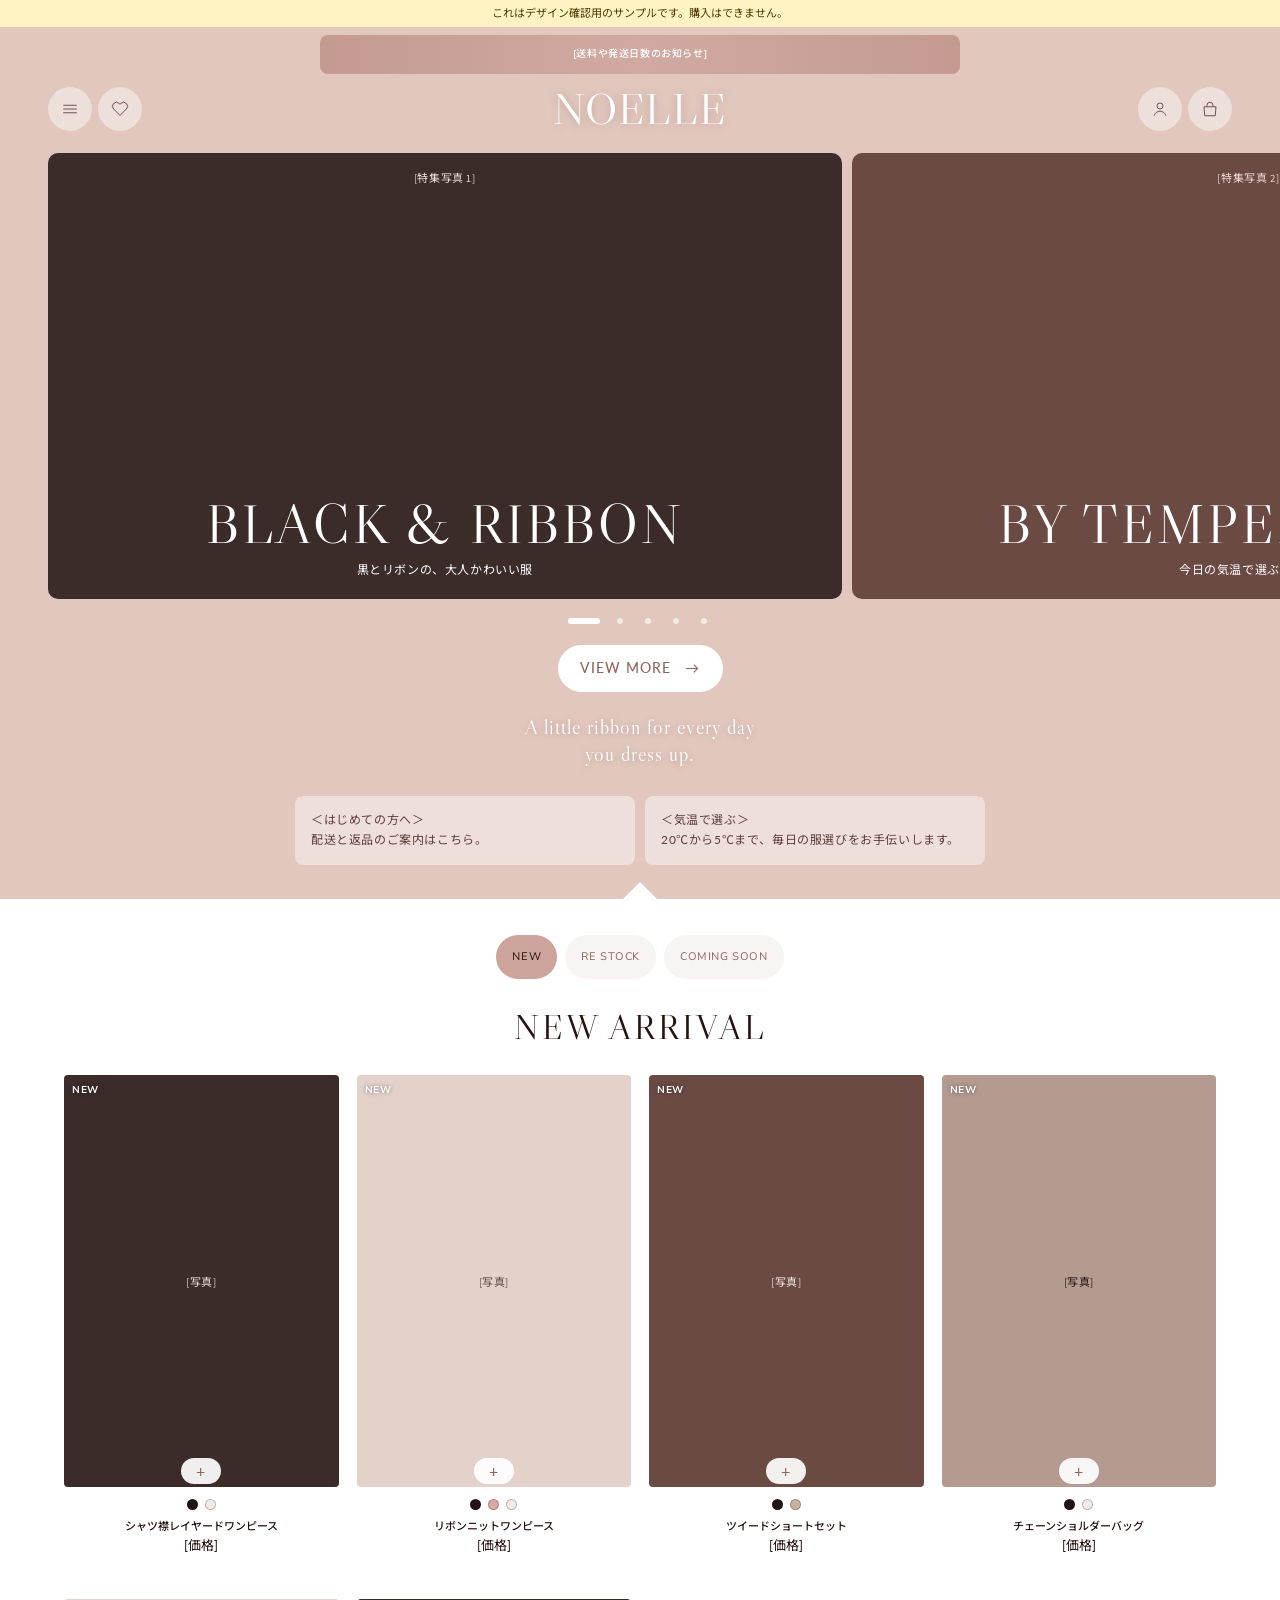
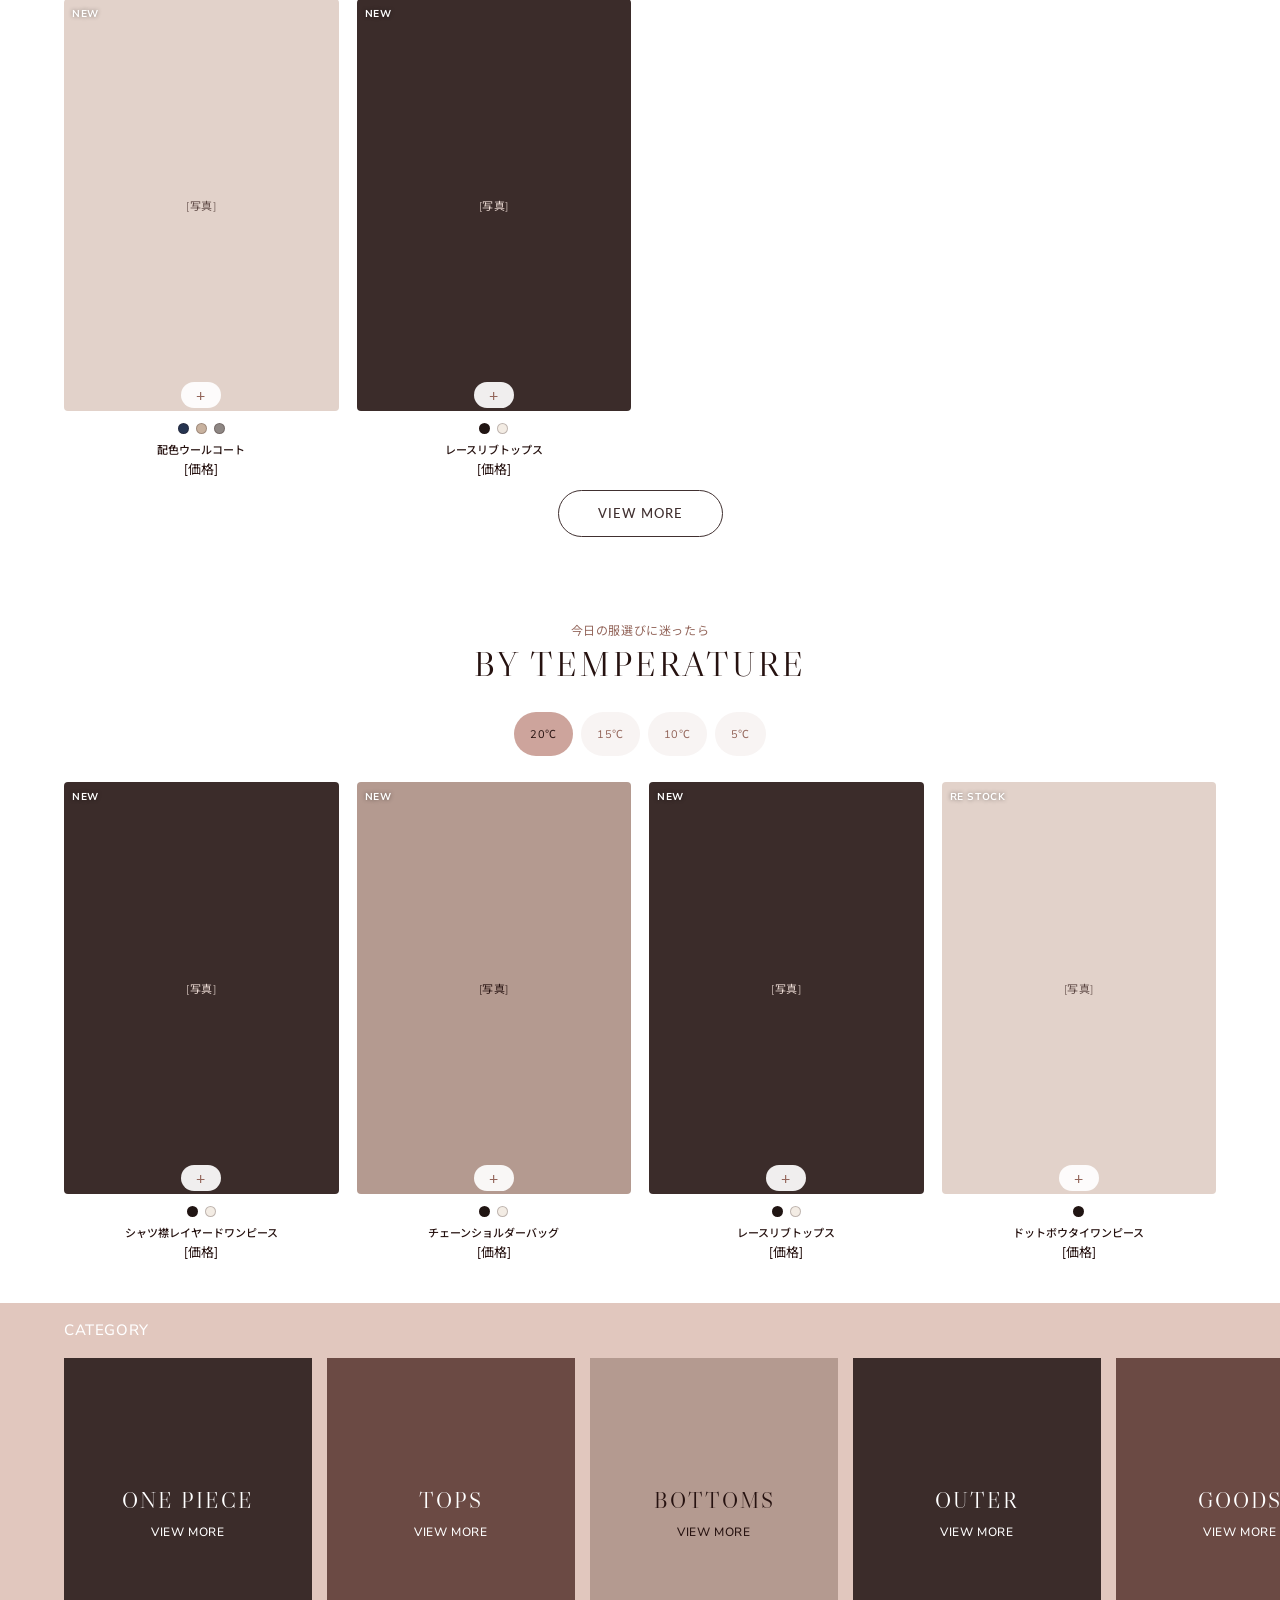
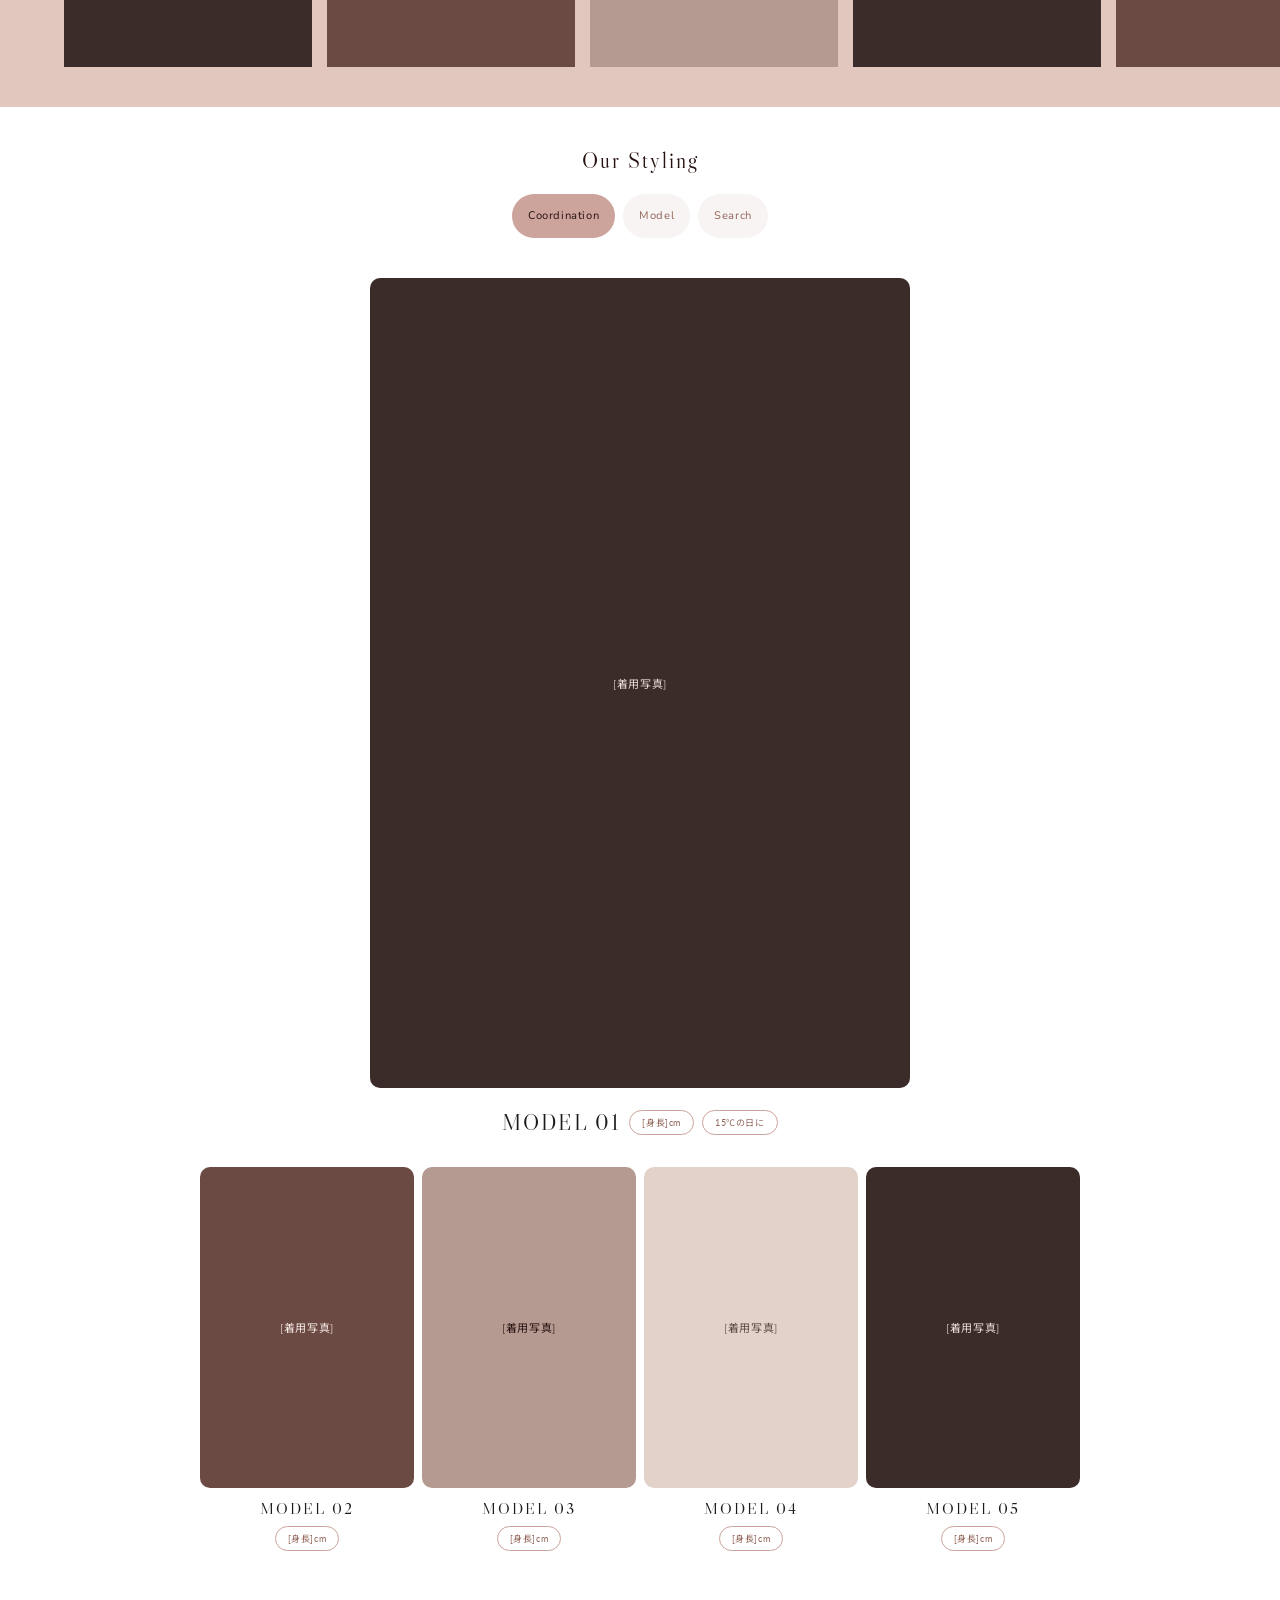
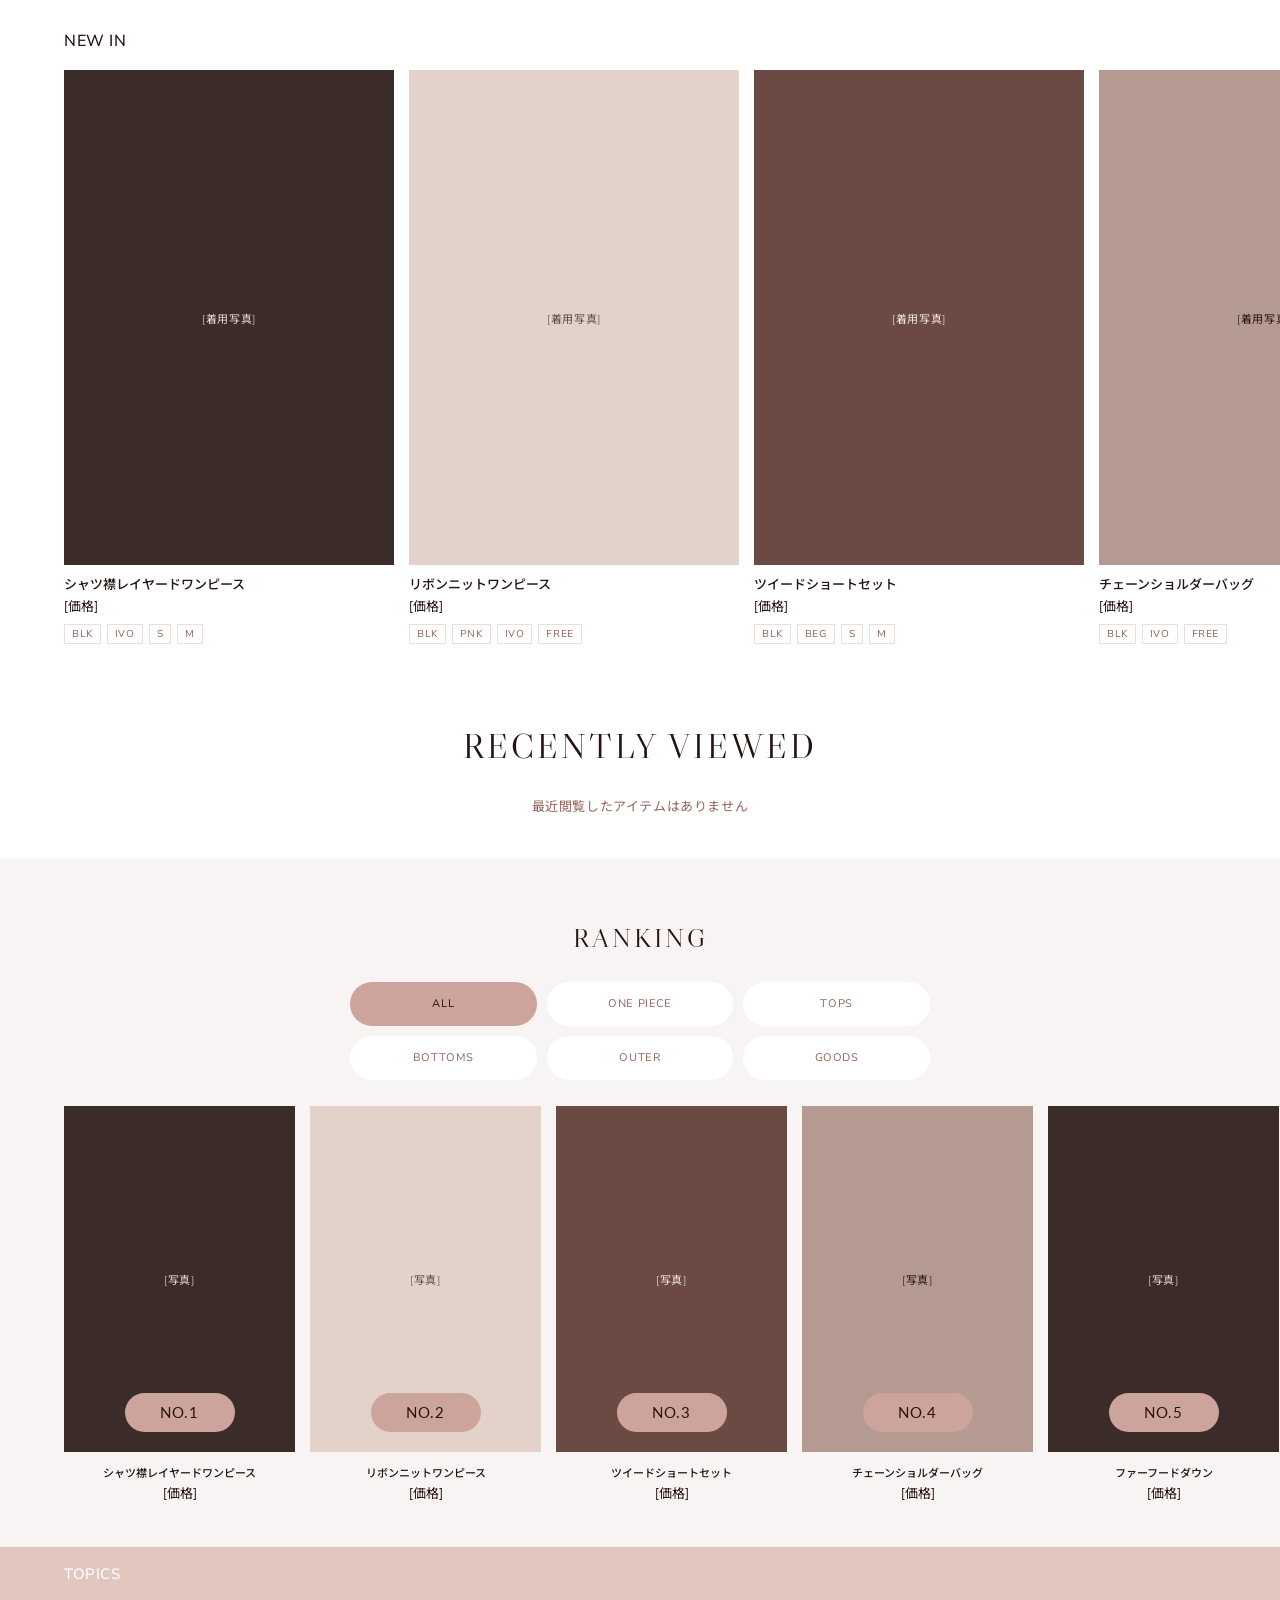
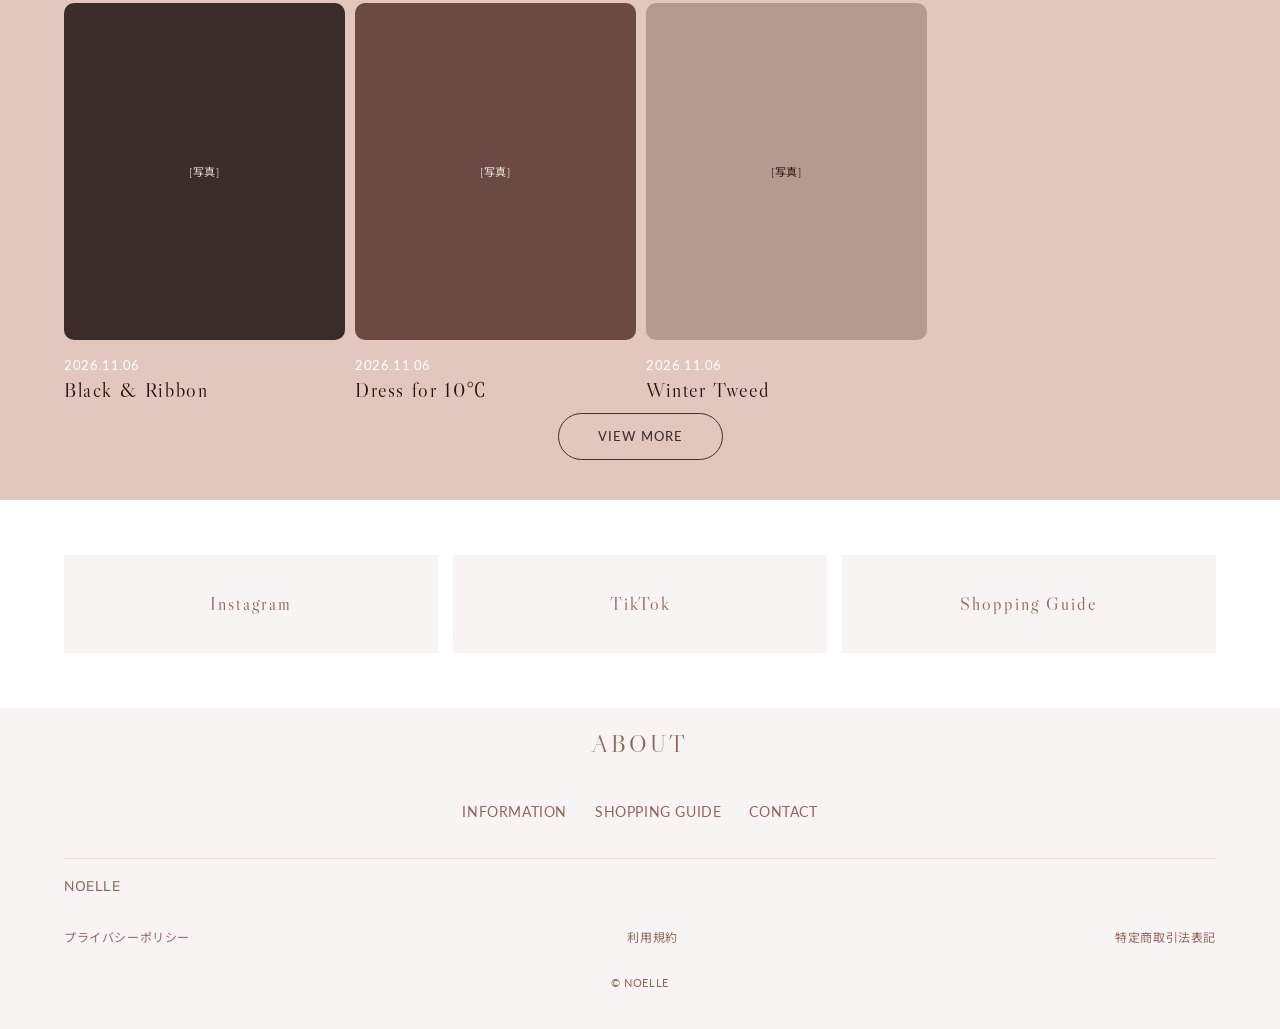
==== commit b2453bbf: "ブランド名をNOELLEに変更 Co-Authored-By: Claude Opus 5.5 <noreply@anthropic.com>" ====
--- a/index.html
+++ b/index.html
@@ -4,7 +4,7 @@
 <meta charset="utf-8">
 <meta name="viewport" content="width=device-width, initial-scale=1">
 <meta name="robots" content="noindex, nofollow">
-<title>MEL RIBBON サンプル</title>
+<title>NOELLE サンプル</title>
 <link rel="preconnect" href="https://fonts.googleapis.com">
 <link rel="preconnect" href="https://fonts.gstatic.com" crossorigin>
 <link href="https://fonts.googleapis.com/css2?family=Assistant:wght@400;500;700&amp;family=Lato:wght@300;400;700&amp;family=Libre+Caslon+Display&amp;family=Noto+Sans+JP:wght@400;500;700&amp;family=Noto+Serif+JP:wght@400&amp;family=Nunito+Sans:opsz,wght@6..12,400;6..12,500;6..12,700&amp;display=swap" rel="stylesheet">
@@ -18,7 +18,7 @@
     <button class="round" id="menu-open" type="button" aria-label="メニューを開く"><svg width="18" height="18" viewBox="0 0 24 24" fill="none" stroke="currentColor" stroke-width="1.3" aria-hidden="true"><path d="M3 7h18M3 12h18M3 17h18"/></svg></button>
     <button class="round" type="button" data-sample aria-label="お気に入りを開く"><svg width="18" height="18" viewBox="0 0 24 24" fill="none" stroke="currentColor" stroke-width="1.3" aria-hidden="true"><path d="M12 20.5 3.5 12a5.2 5.2 0 0 1 7.4-7.4L12 5.7l1.1-1.1a5.2 5.2 0 0 1 7.4 7.4L12 20.5Z"/></svg></button>
   </div>
-  <a class="logo" href="index.html">Mel Ribbon</a>
+  <a class="logo" href="index.html">NOELLE</a>
   <div class="head-side right">
     <button class="round" type="button" data-sample aria-label="ログイン"><svg width="18" height="18" viewBox="0 0 24 24" fill="none" stroke="currentColor" stroke-width="1.3" aria-hidden="true"><circle cx="12" cy="8" r="4"/><path d="M4 21c1.5-4 4.5-6 8-6s6.5 2 8 6"/></svg></button>
     <button class="round" type="button" data-sample aria-label="カートを開く"><svg width="18" height="18" viewBox="0 0 24 24" fill="none" stroke="currentColor" stroke-width="1.3" aria-hidden="true"><path d="M4 9h16l-1 12H5L4 9Z"/><path d="M8 9V7a4 4 0 0 1 8 0v2"/></svg></button>
@@ -158,13 +158,13 @@
     <a href="#" data-sample>SHOPPING GUIDE</a>
     <a href="#" data-sample>CONTACT</a>
   </nav>
-  <div class="foot-brand">MEL RIBBON</div>
+  <div class="foot-brand">NOELLE</div>
   <nav class="legal" aria-label="規約">
     <a href="#" data-sample>プライバシーポリシー</a>
     <a href="#" data-sample>利用規約</a>
     <a href="#" data-sample>特定商取引法表記</a>
   </nav>
-  <p class="copy">© MEL RIBBON</p>
+  <p class="copy">© NOELLE</p>
 </footer>
 <script src="app.js?v=5"></script>
 </body>
--- a/style.css
+++ b/style.css
@@ -1,4 +1,4 @@
-/* MEL RIBBON デザイン確認用サンプル */
+/* NOELLE デザイン確認用サンプル */
 :root {
   --rose: #e1c7be;
   --rose-deep: #cda49c;
